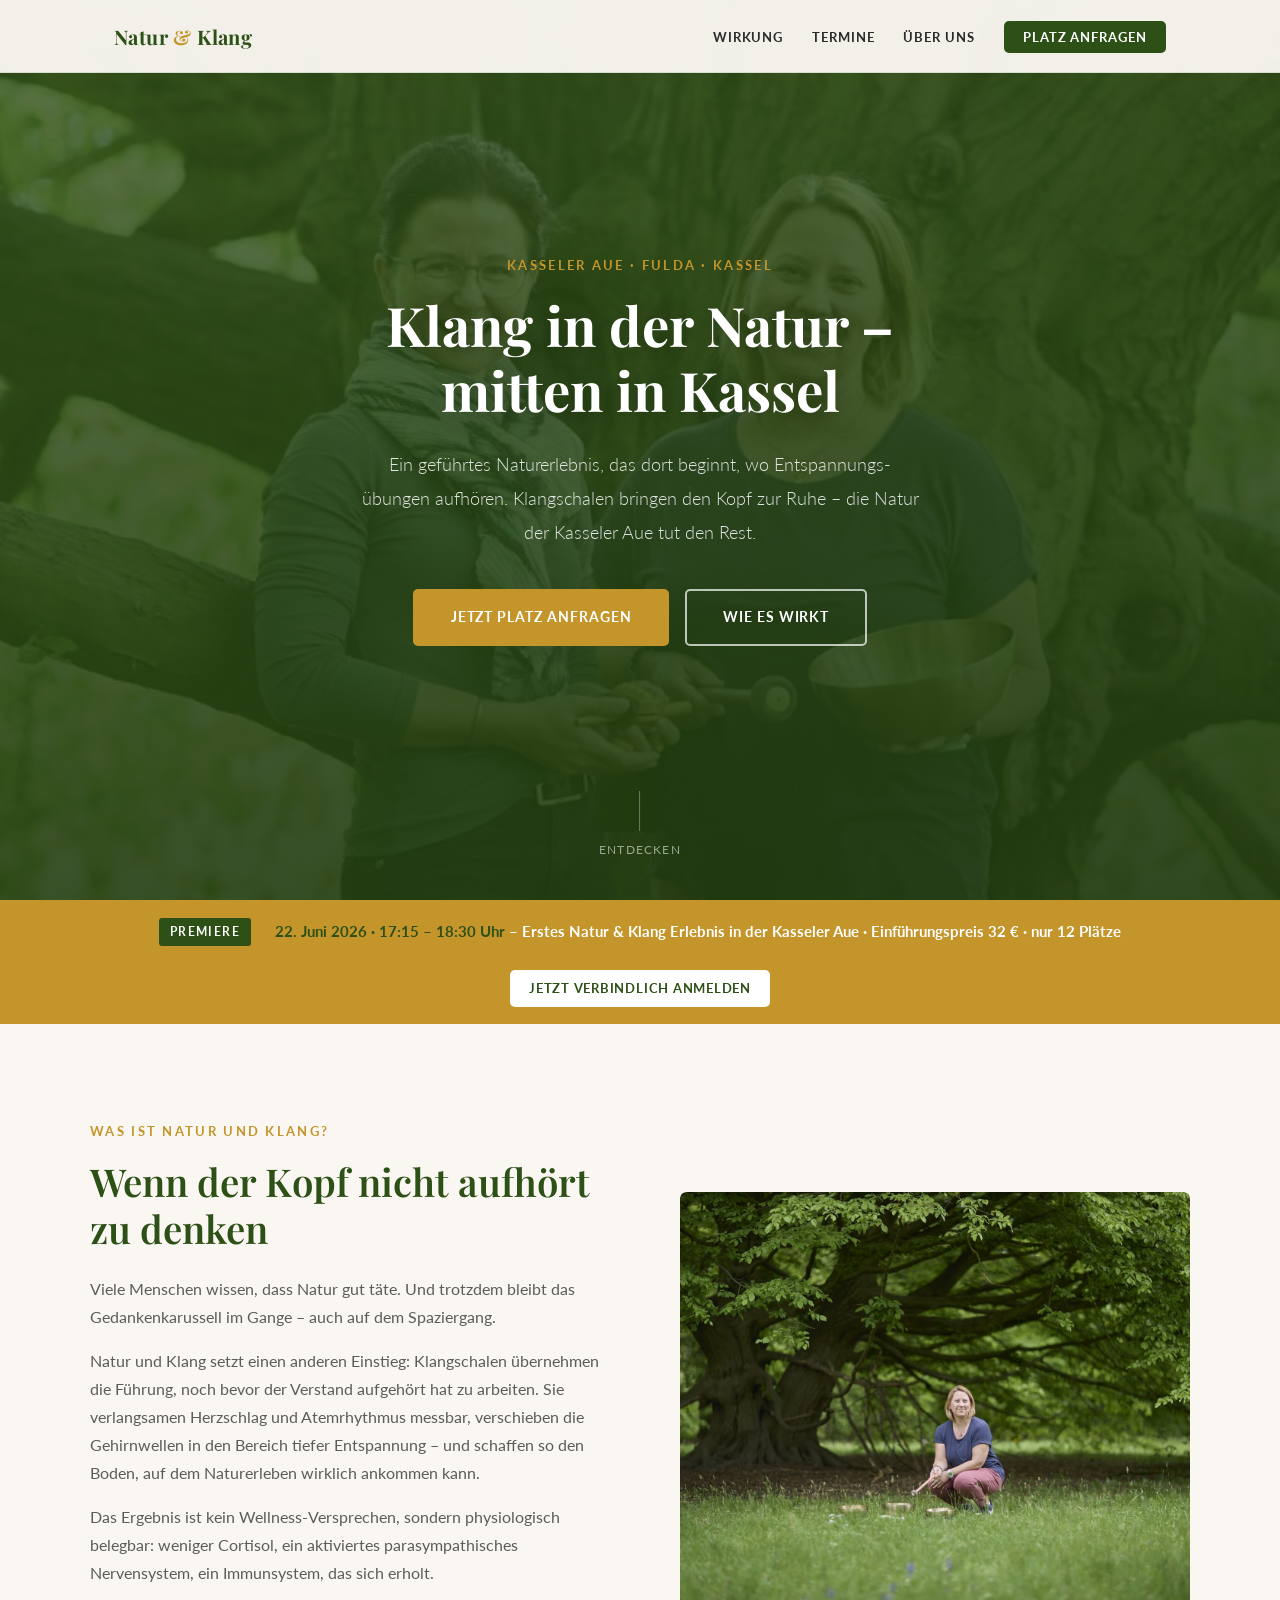
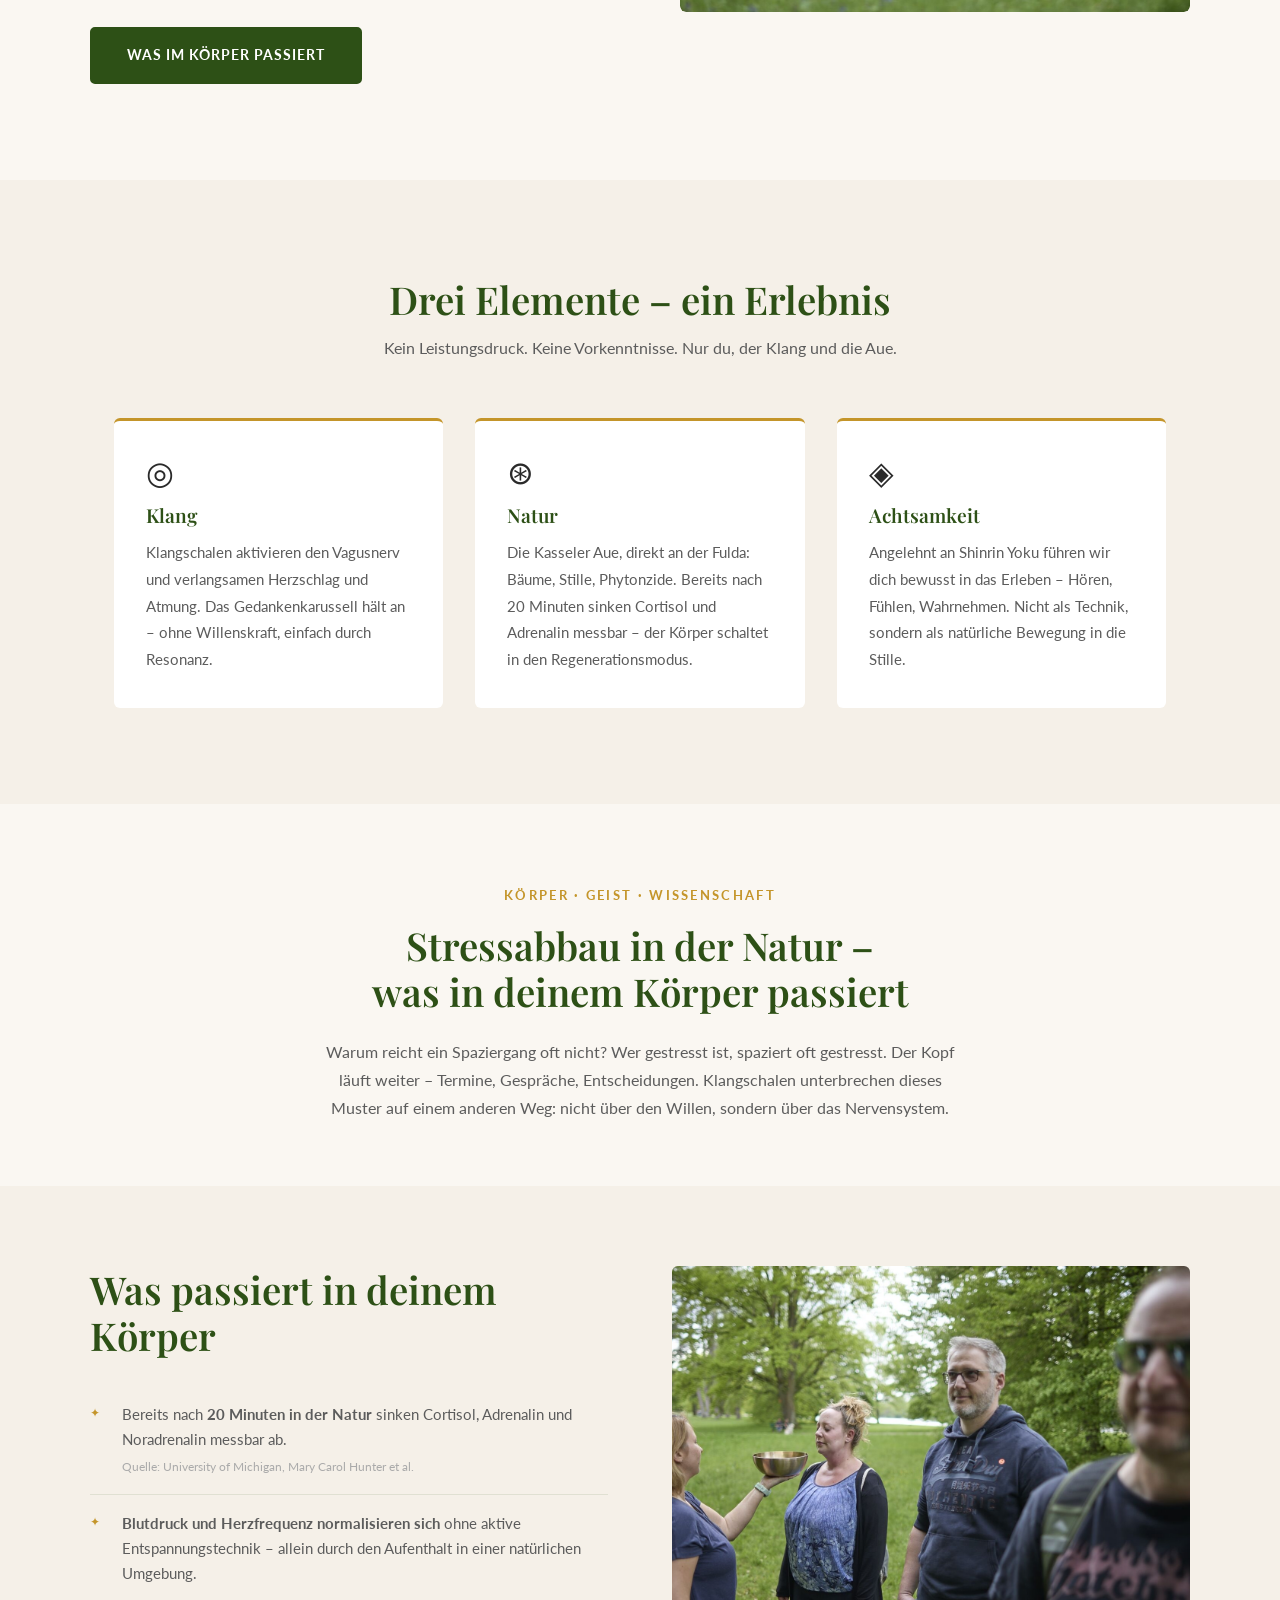
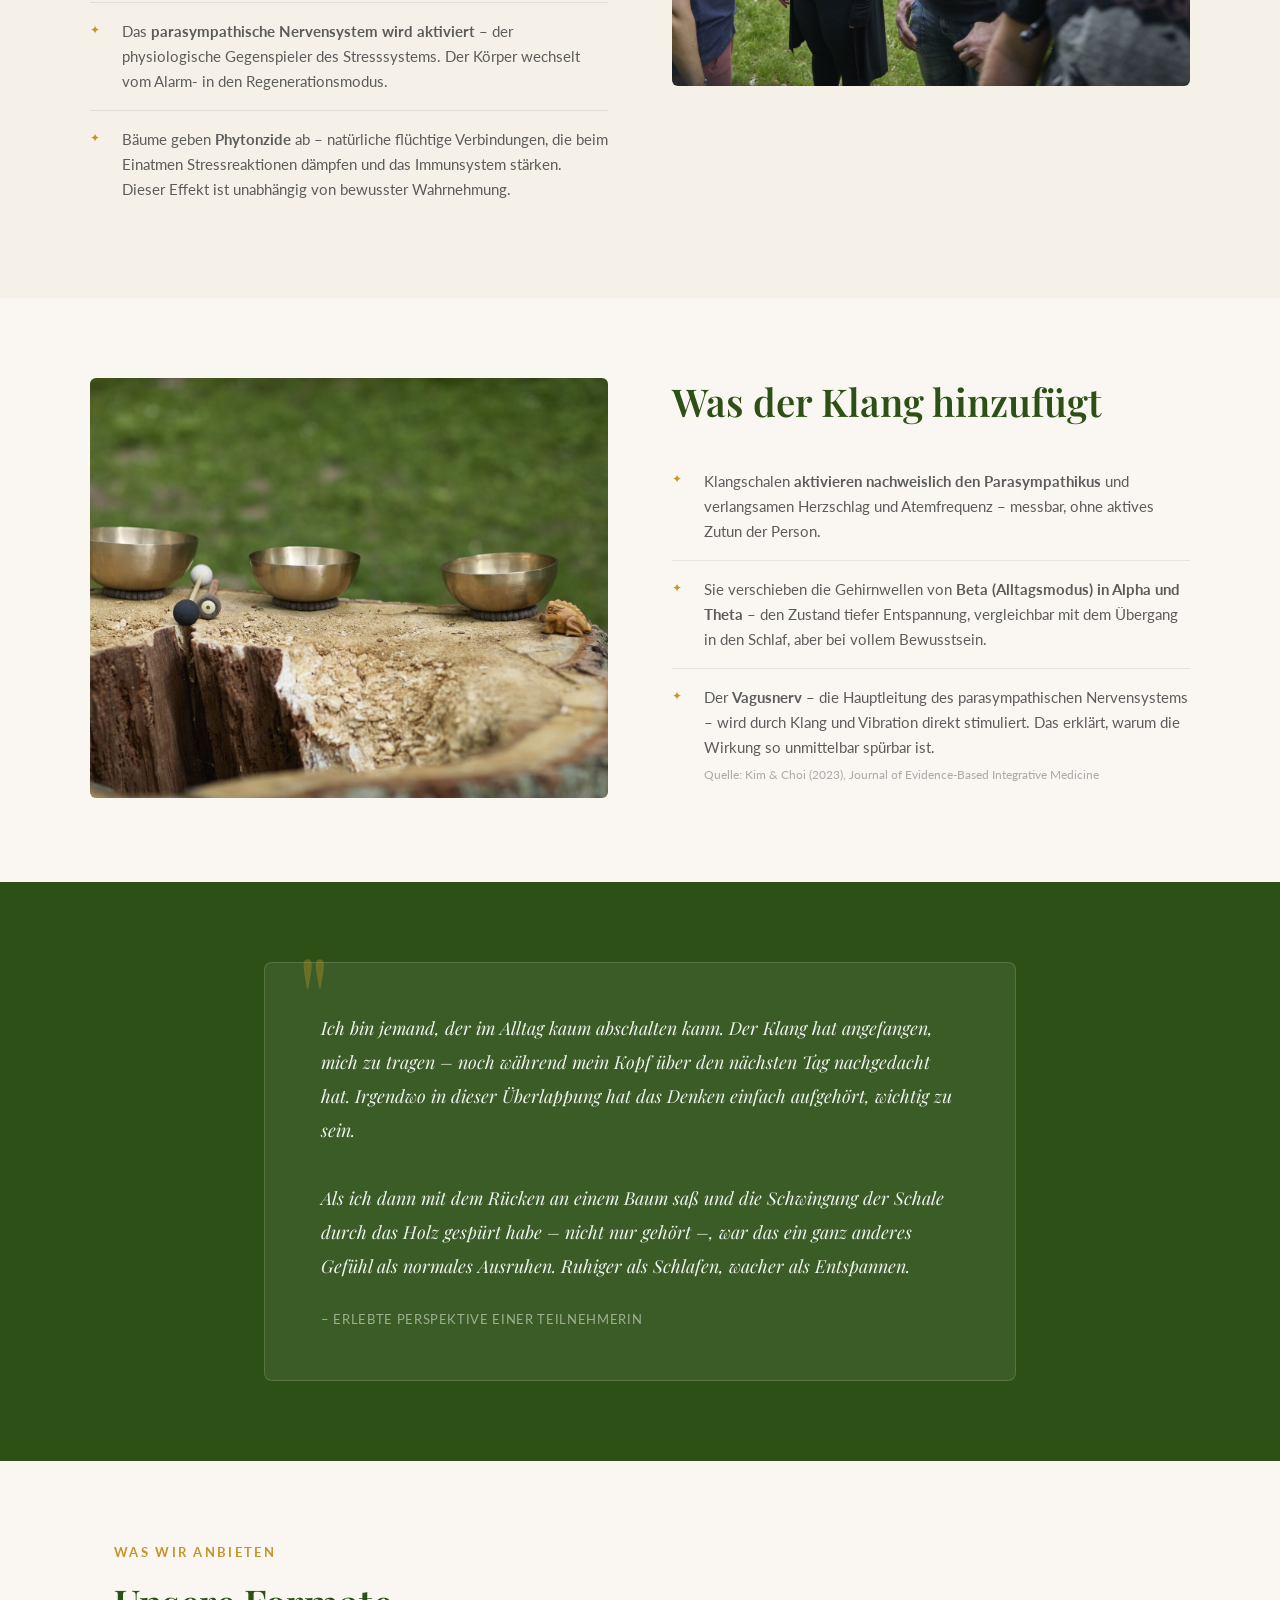
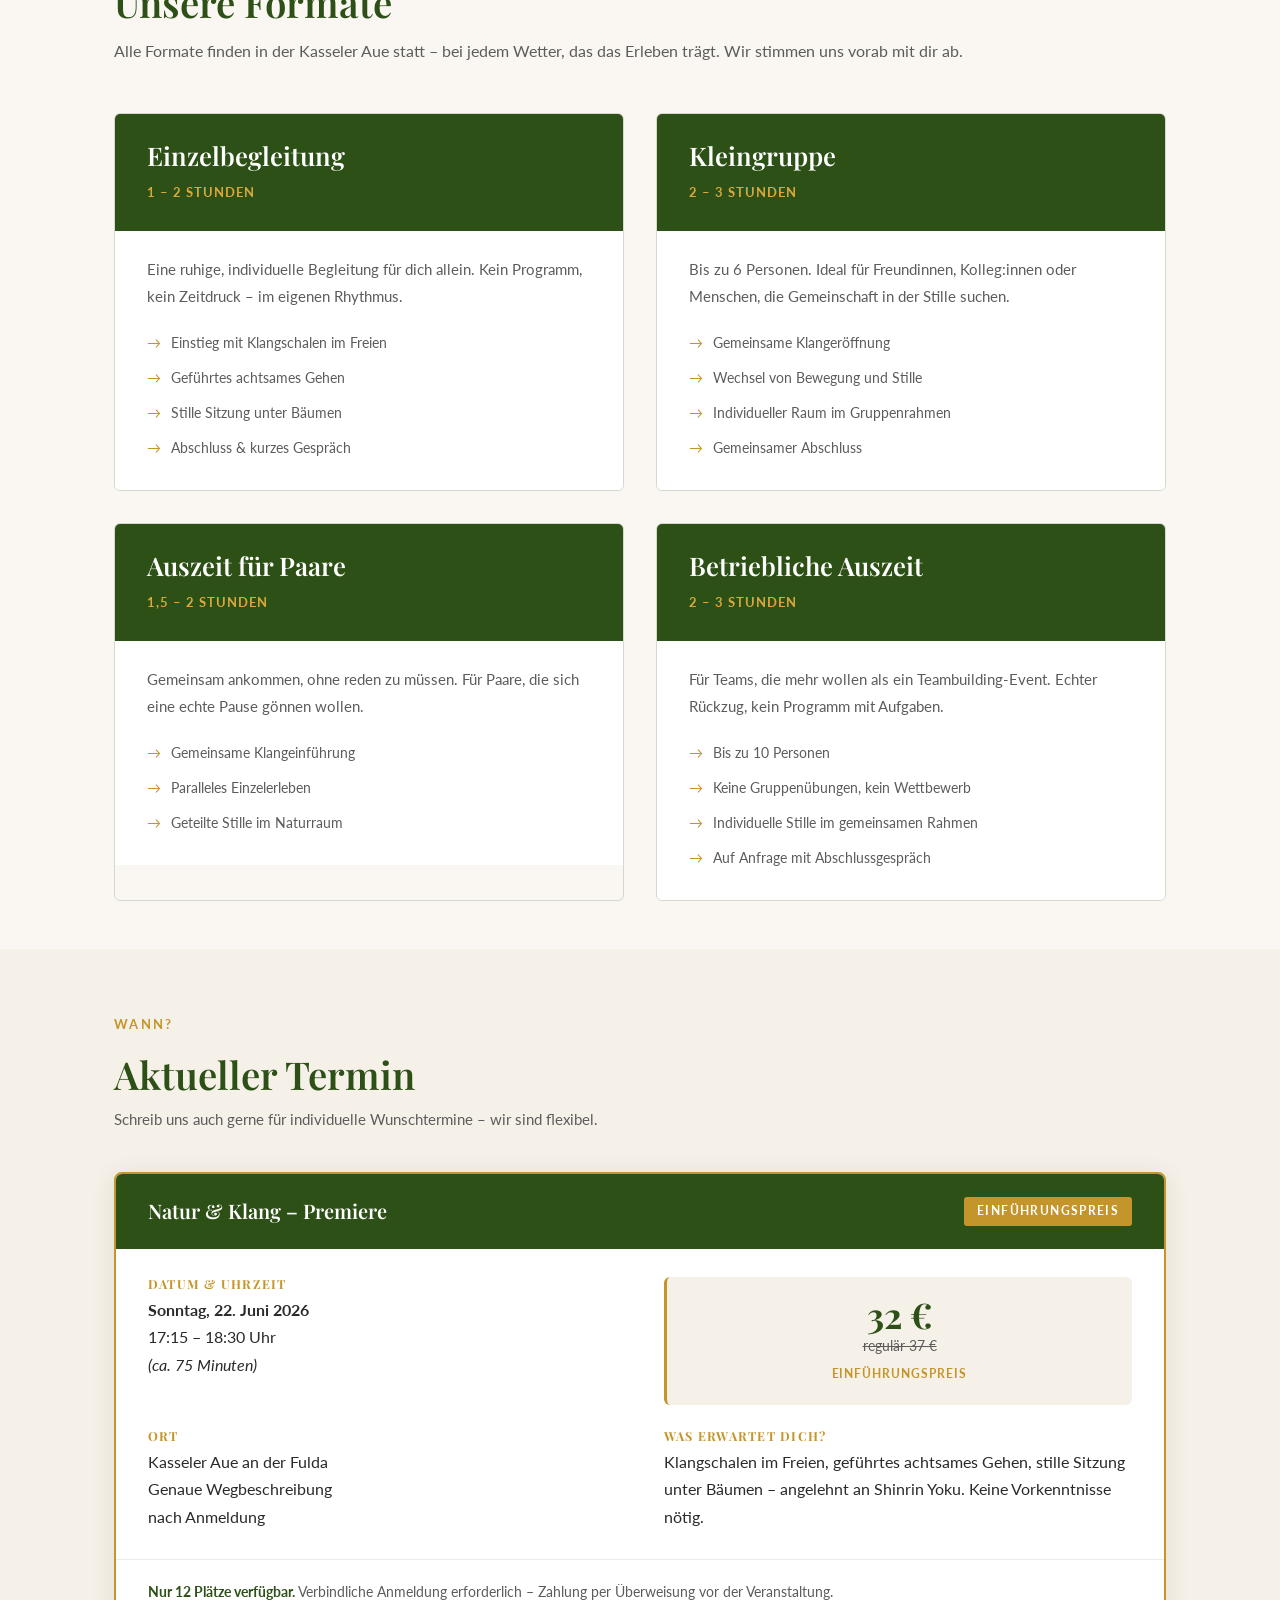
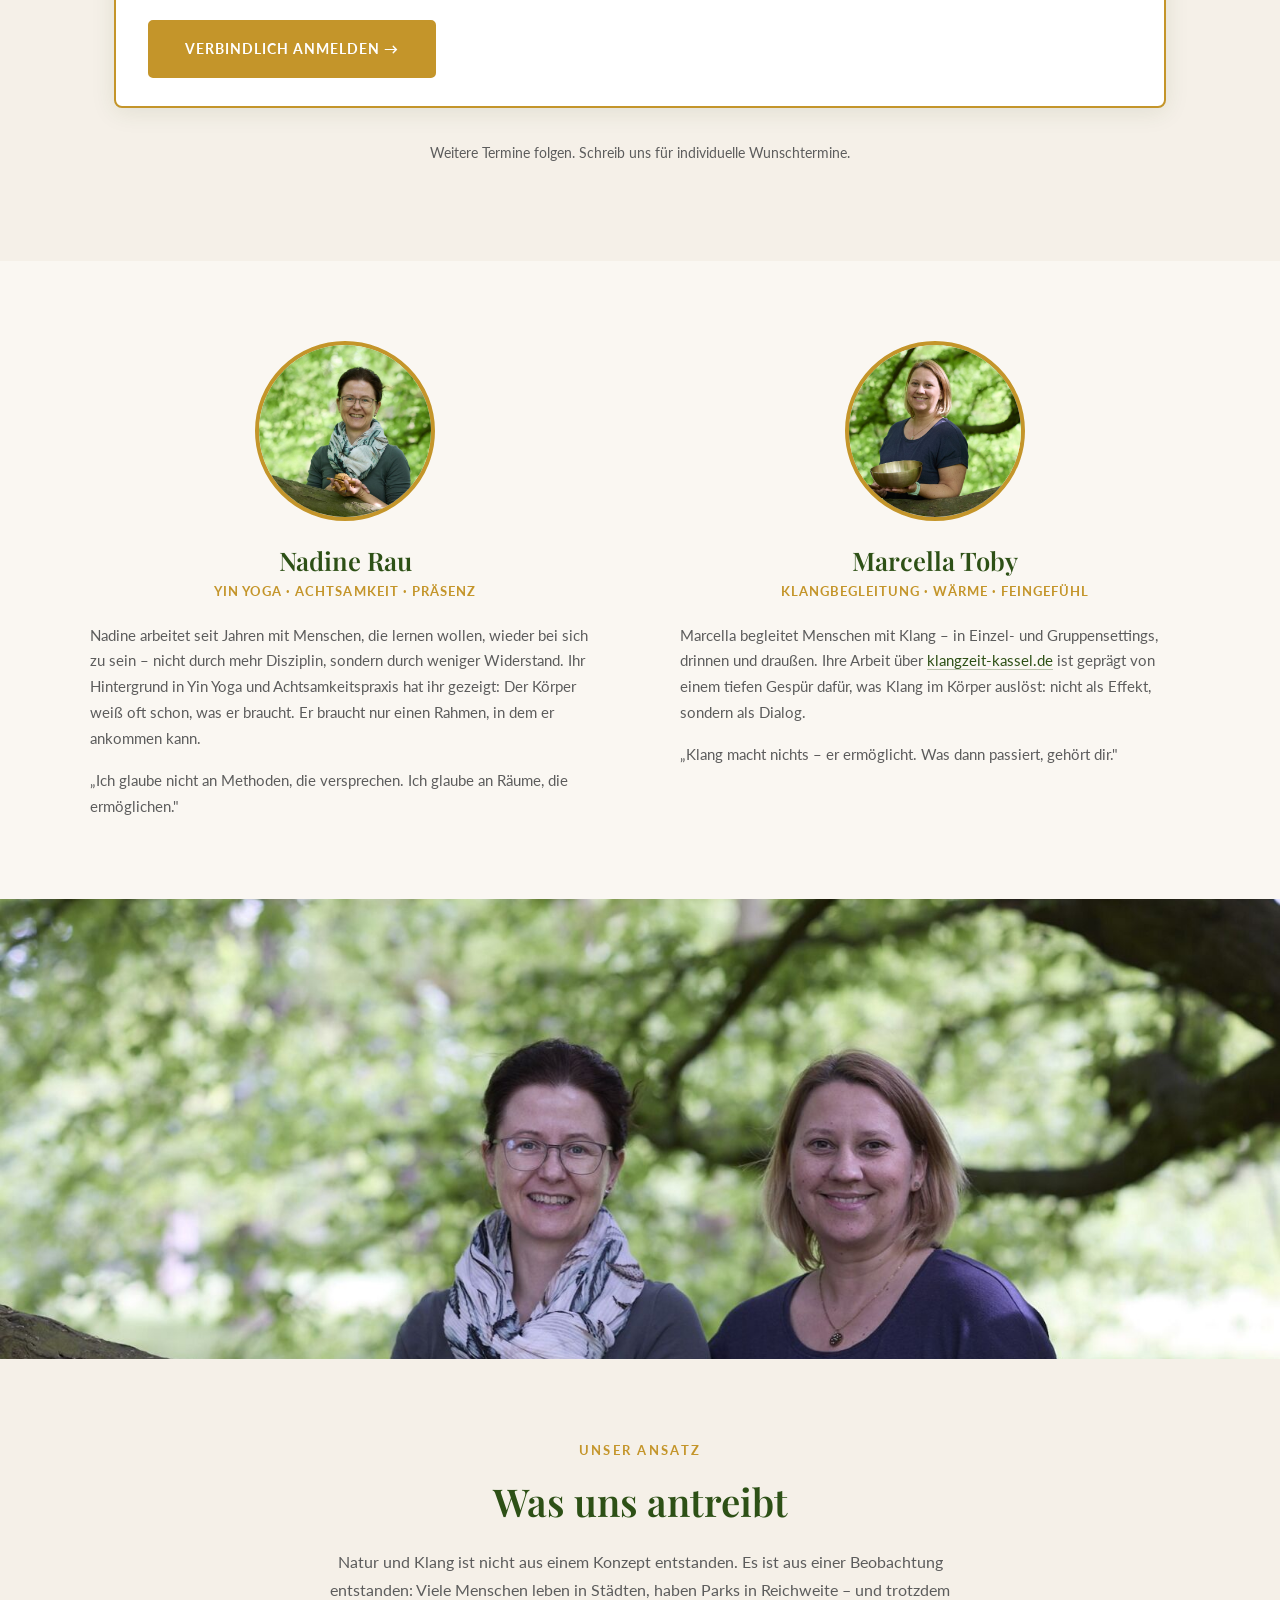
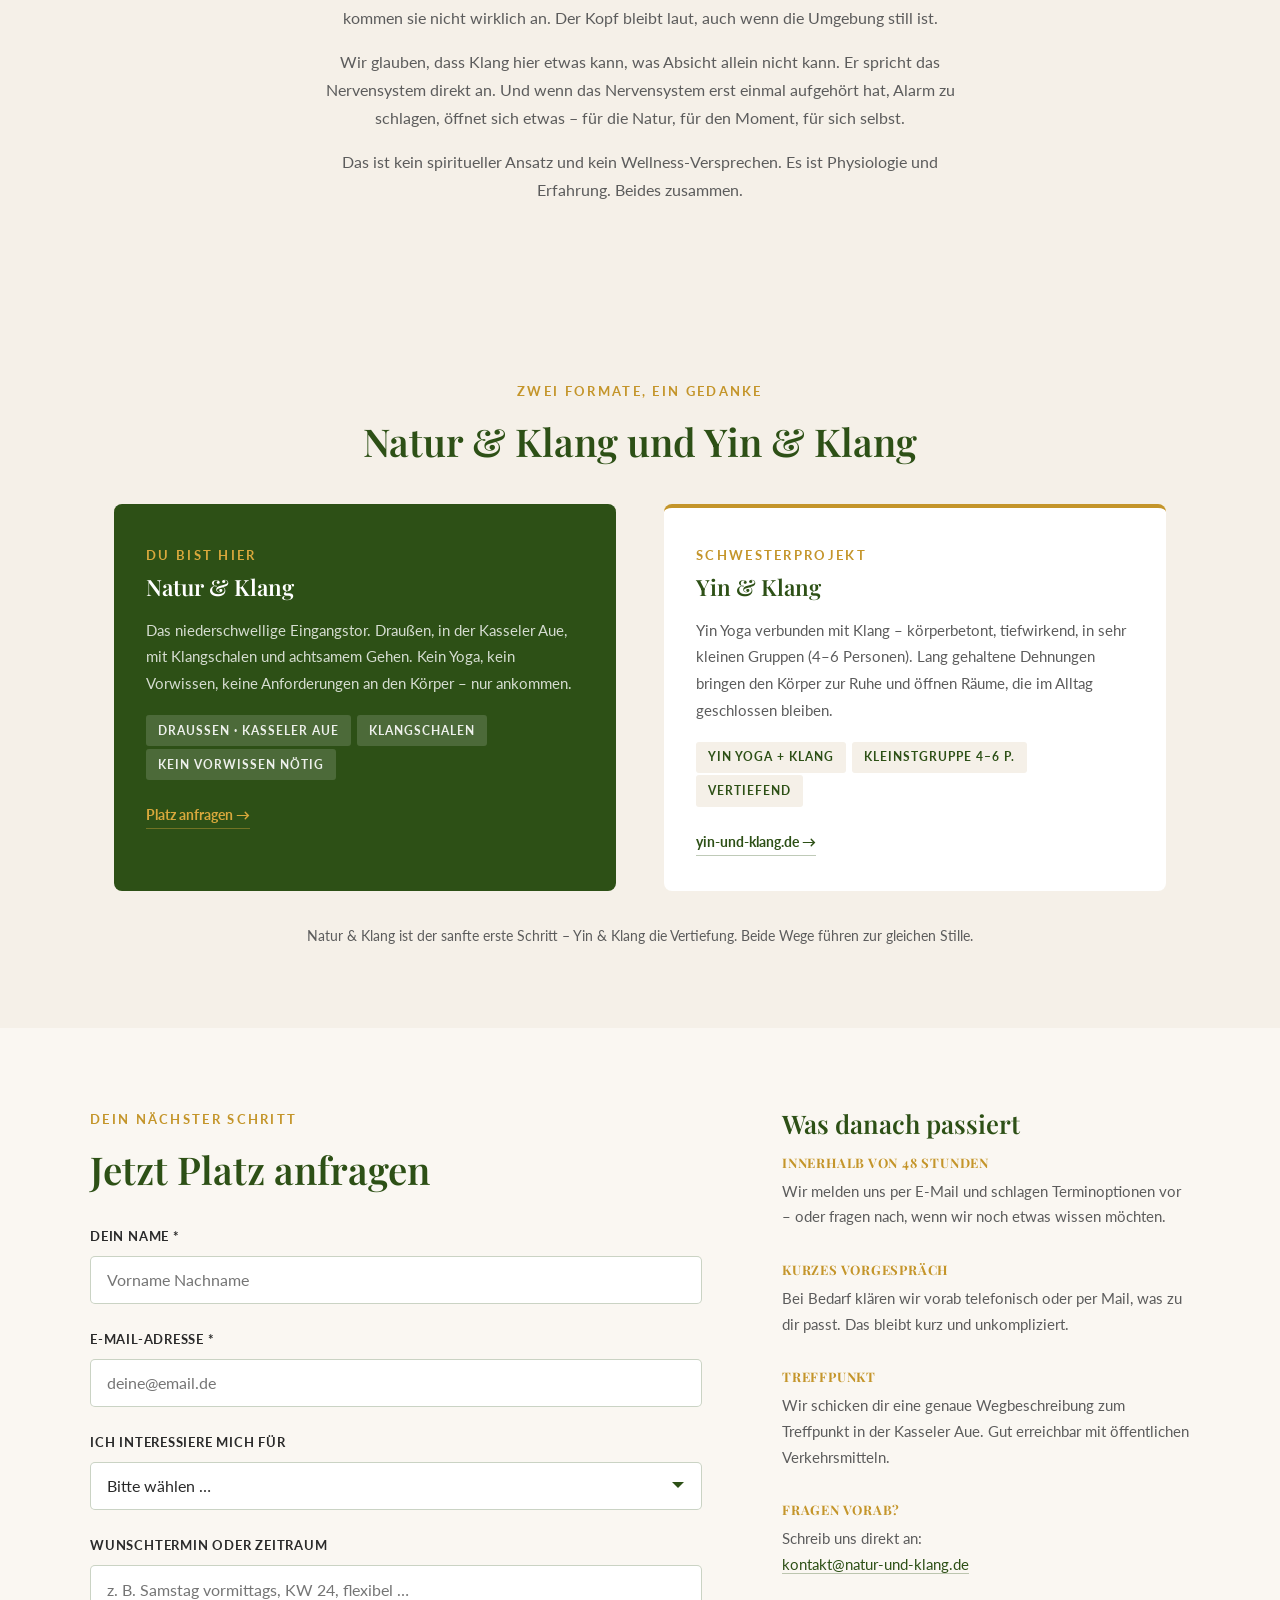
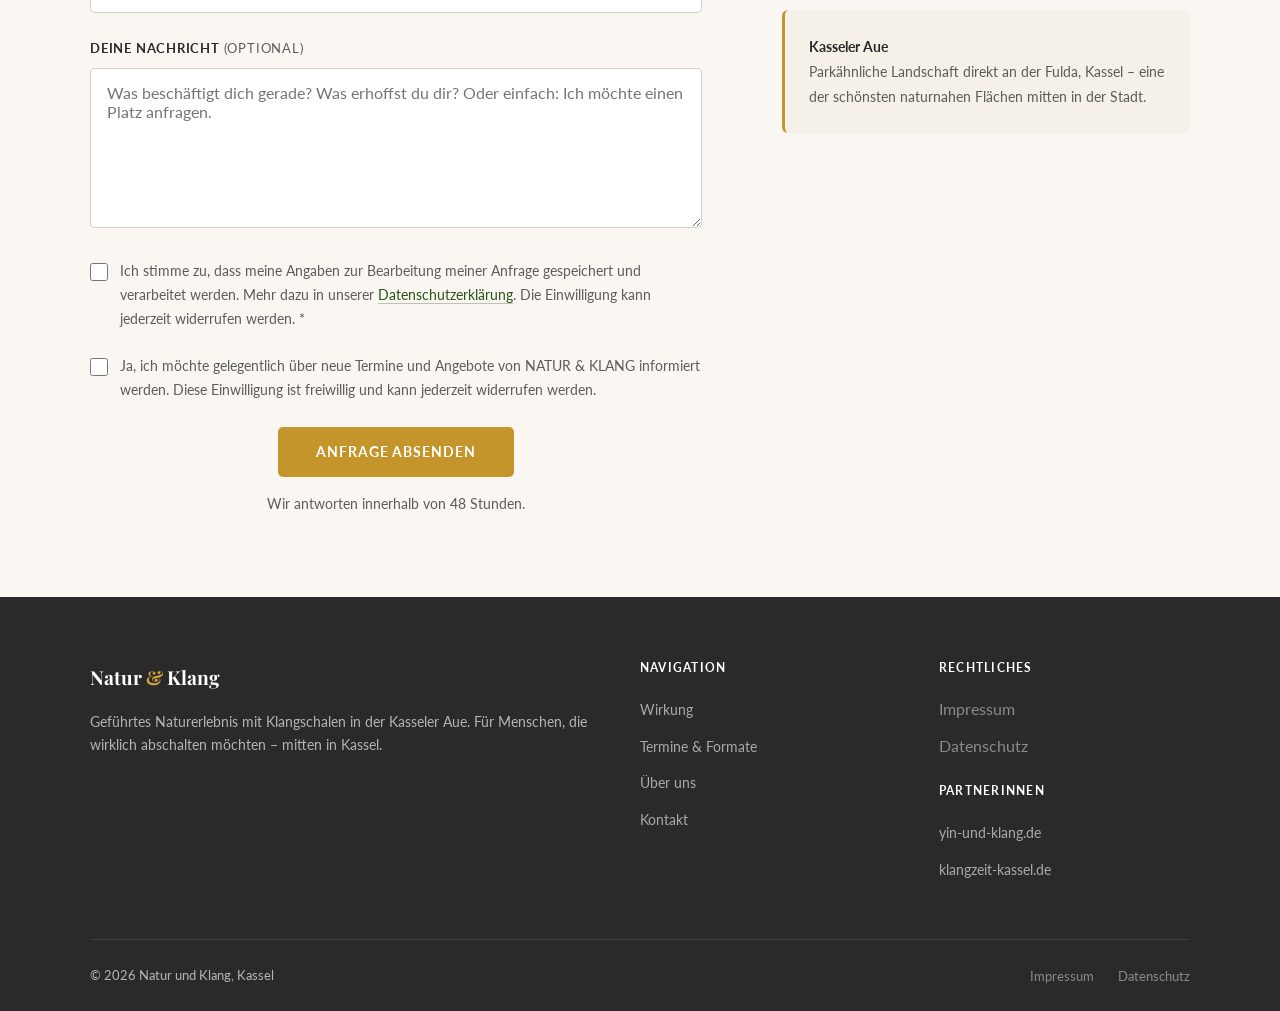
==== index.html @ 0884d5ab "Erste Version NuK" ====
<!DOCTYPE html>
<html lang="de">
<head>
  <meta charset="UTF-8">
  <meta name="viewport" content="width=device-width, initial-scale=1.0">
  <title>Natur & Klang Kassel | Klangschalen · Shinrin Yoku · Achtsamkeit in der Kasseler Aue</title>
  <meta name="description" content="Geführtes Naturerlebnis mit Klangschalen in der Kasseler Aue – Shinrin Yoku, Achtsamkeit & tiefe Entspannung mitten in Kassel. Einzeln oder Gruppe, 1–3 Stunden. Jetzt Platz anfragen.">
  <link rel="canonical" href="https://natur-und-klang.de/">
  <link rel="stylesheet" href="styles.css">

  <!-- Open Graph -->
  <meta property="og:title" content="Natur & Klang Kassel | Klangschalen & Shinrin Yoku in der Kasseler Aue">
  <meta property="og:description" content="Geführtes Naturerlebnis mit Klangschalen in der Kasseler Aue – echte Auszeit vom Stadtleben, mitten in Kassel.">
  <meta property="og:type" content="website">
  <meta property="og:url" content="https://natur-und-klang.de/">
  <meta property="og:image" content="https://natur-und-klang.de/Bilder/Natur_Klang_Hauptbild3.jpeg">
  <meta property="og:locale" content="de_DE">

  <!-- Twitter Card -->
  <meta name="twitter:card" content="summary_large_image">
  <meta name="twitter:title" content="Natur & Klang Kassel | Klangschalen & Achtsamkeit in der Kasseler Aue">
  <meta name="twitter:description" content="Geführtes Naturerlebnis mit Klangschalen – Shinrin Yoku & Achtsamkeit in der Kasseler Aue.">
  <meta name="twitter:image" content="https://natur-und-klang.de/Bilder/Natur_Klang_Hauptbild3.jpeg">

  <!-- Schema.org: LocalBusiness -->
  <script type="application/ld+json">
  {
    "@context": "https://schema.org",
    "@type": "LocalBusiness",
    "name": "Natur und Klang",
    "description": "Geführtes Naturerlebnis mit Klangschalen in der Kasseler Aue. Achtsamkeit, Shinrin Yoku, Klangmeditation – echte Auszeit mitten in Kassel.",
    "url": "https://natur-und-klang.de",
    "telephone": "0561/43027276",
    "email": "kontakt@natur-und-klang.de",
    "image": "https://natur-und-klang.de/Bilder/Natur_Klang_Hauptbild3.jpeg",
    "priceRange": "€€",
    "address": {
      "@type": "PostalAddress",
      "streetAddress": "Bettenhäuserstr. 1",
      "addressLocality": "Kassel",
      "postalCode": "34123",
      "addressRegion": "HE",
      "addressCountry": "DE"
    },
    "geo": { "@type": "GeoCoordinates", "latitude": "51.3127", "longitude": "9.4797" },
    "areaServed": { "@type": "City", "name": "Kassel" },
    "keywords": "Klangschalen Kassel, Naturerlebnis Kassel, Shinrin Yoku Kassel, Achtsamkeit Kassel, Kasseler Aue",
    "sameAs": ["https://klangzeit-kassel.de"]
  }
  </script>

  <!-- Schema.org: Event (Premiere) -->
  <script type="application/ld+json">
  {
    "@context": "https://schema.org",
    "@type": "Event",
    "name": "Natur & Klang – Premiere · Geführtes Naturerlebnis in der Kasseler Aue",
    "description": "Erstes geführtes Naturerlebnis mit Klangschalen in der Kasseler Aue. Shinrin Yoku, Achtsamkeit und Klangmeditation in der Natur. Nur 12 Plätze, Einführungspreis 32 €.",
    "startDate": "2026-06-22T17:15:00+02:00",
    "endDate": "2026-06-22T18:30:00+02:00",
    "eventStatus": "https://schema.org/EventScheduled",
    "eventAttendanceMode": "https://schema.org/OfflineEventAttendanceMode",
    "maximumAttendeeCapacity": 12,
    "location": {
      "@type": "Place",
      "name": "Kasseler Aue",
      "address": { "@type": "PostalAddress", "addressLocality": "Kassel", "addressRegion": "HE", "addressCountry": "DE" }
    },
    "organizer": { "@type": "Organization", "name": "Natur und Klang", "url": "https://natur-und-klang.de" },
    "offers": {
      "@type": "Offer",
      "url": "https://natur-und-klang.de/#kontakt",
      "price": "32",
      "priceCurrency": "EUR",
      "availability": "https://schema.org/InStock",
      "validFrom": "2026-05-17"
    },
    "image": "https://natur-und-klang.de/Bilder/Natur_Klang_Hauptbild3.jpeg"
  }
  </script>
</head>
<body>

<!-- ======================================================
     NAVIGATION
     ====================================================== -->
<nav class="site-nav" aria-label="Hauptnavigation">
  <div class="nav-container">
    <a href="#home" class="nav-logo">Natur <span>&</span> Klang</a>
    <input type="checkbox" id="nav-toggle" class="nav-toggle" aria-hidden="true">
    <label for="nav-toggle" class="nav-burger" aria-label="Menü öffnen">
      <span></span><span></span><span></span>
    </label>
    <ul class="nav-menu" role="list">
      <li><a href="#wirkung">Wirkung</a></li>
      <li><a href="#formate">Termine</a></li>
      <li><a href="#team">Über uns</a></li>
      <li><a href="#kontakt" class="nav-cta">Platz anfragen</a></li>
    </ul>
  </div>
</nav>

<!-- ======================================================
     HERO
     ====================================================== -->
<section id="home" class="hero" aria-labelledby="hero-heading">
  <div class="hero-bg" aria-hidden="true">
    <img src="Bilder/Natur_Klang_Hauptbild.jpeg" alt="Nadine Rau und Marcella Toby vor einem alten Baum in der Kasseler Aue">
  </div>
  <div class="hero-overlay" aria-hidden="true"></div>
  <div class="hero-content">
    <span class="eyebrow">Kasseler Aue · Fulda · Kassel</span>
    <h1 id="hero-heading">Klang in der Natur –<br>mitten in Kassel</h1>
    <p class="lead">Ein geführtes Naturerlebnis, das dort beginnt, wo Entspannungs&shy;übungen aufhören. Klangschalen bringen den Kopf zur Ruhe – die Natur der Kasseler Aue tut den Rest.</p>
    <div class="hero-buttons">
      <a href="#kontakt" class="btn btn-primary">Jetzt Platz anfragen</a>
      <a href="#wirkung" class="btn btn-outline-white">Wie es wirkt</a>
    </div>
  </div>
  <div class="hero-scroll" aria-hidden="true">
    <div class="hero-scroll-line"></div>
    <span>Entdecken</span>
  </div>
</section>

<!-- Event Strip -->
<div class="event-strip" role="complementary" aria-label="Nächster Termin">
  <div class="event-strip-inner">
    <span class="event-strip-badge">Premiere</span>
    <p><strong>22. Juni 2026 · 17:15 – 18:30 Uhr</strong> – Erstes Natur & Klang Erlebnis in der Kasseler Aue · Einführungspreis 32 € · nur 12 Plätze</p>
    <a href="#kontakt" class="btn-strip premiere-cta">Jetzt verbindlich anmelden</a>
  </div>
</div>

<!-- ======================================================
     INTRO
     ====================================================== -->
<section class="intro-section" aria-labelledby="intro-heading">
  <div class="intro-grid">
    <div class="intro-text">
      <span class="eyebrow">Was ist Natur und Klang?</span>
      <h2 id="intro-heading">Wenn der Kopf nicht aufhört zu denken</h2>
      <p>Viele Menschen wissen, dass Natur gut täte. Und trotzdem bleibt das Gedankenkarussell im Gange – auch auf dem Spaziergang.</p>
      <p>Natur und Klang setzt einen anderen Einstieg: Klangschalen übernehmen die Führung, noch bevor der Verstand aufgehört hat zu arbeiten. Sie verlangsamen Herzschlag und Atemrhythmus messbar, verschieben die Gehirnwellen in den Bereich tiefer Entspannung – und schaffen so den Boden, auf dem Naturerleben wirklich ankommen kann.</p>
      <p>Das Ergebnis ist kein Wellness-Versprechen, sondern physiologisch belegbar: weniger Cortisol, ein aktiviertes parasympathisches Nervensystem, ein Immunsystem, das sich erholt.</p>
      <a href="#wirkung" class="btn btn-green">Was im Körper passiert</a>
    </div>
    <div class="intro-image">
      <img src="Bilder/Natur_Klang1.jpeg" alt="Teilnehmerin sitzt mit geschlossenen Augen unter einem Baum in der Kasseler Aue während einer Klangsitzung im Freien" loading="lazy">
    </div>
  </div>
</section>

<!-- Pillars -->
<section class="pillars-section" aria-labelledby="pillars-heading">
  <div class="container">
    <h2 id="pillars-heading">Drei Elemente – ein Erlebnis</h2>
    <p>Kein Leistungsdruck. Keine Vorkenntnisse. Nur du, der Klang und die Aue.</p>
    <div class="pillars-grid">
      <div class="pillar-card">
        <div class="pillar-icon" aria-hidden="true">◎</div>
        <h3>Klang</h3>
        <p>Klangschalen aktivieren den Vagusnerv und verlangsamen Herzschlag und Atmung. Das Gedankenkarussell hält an – ohne Willenskraft, einfach durch Resonanz.</p>
      </div>
      <div class="pillar-card">
        <div class="pillar-icon" aria-hidden="true">⊛</div>
        <h3>Natur</h3>
        <p>Die Kasseler Aue, direkt an der Fulda: Bäume, Stille, Phytonzide. Bereits nach 20 Minuten sinken Cortisol und Adrenalin messbar – der Körper schaltet in den Regenerationsmodus.</p>
      </div>
      <div class="pillar-card">
        <div class="pillar-icon" aria-hidden="true">◈</div>
        <h3>Achtsamkeit</h3>
        <p>Angelehnt an Shinrin Yoku führen wir dich bewusst in das Erleben – Hören, Fühlen, Wahrnehmen. Nicht als Technik, sondern als natürliche Bewegung in die Stille.</p>
      </div>
    </div>
  </div>
</section>

<!-- ======================================================
     WIRKUNG (Wissenschaft & Wirkung)
     ====================================================== -->
<section id="wirkung" aria-labelledby="wirkung-heading">

  <div class="wirkung-intro">
    <div class="container">
      <span class="eyebrow">Körper · Geist · Wissenschaft</span>
      <h2 id="wirkung-heading">Stressabbau in der Natur –<br>was in deinem Körper passiert</h2>
      <p>Warum reicht ein Spaziergang oft nicht? Wer gestresst ist, spaziert oft gestresst. Der Kopf läuft weiter – Termine, Gespräche, Entscheidungen. Klangschalen unterbrechen dieses Muster auf einem anderen Weg: nicht über den Willen, sondern über das Nervensystem.</p>
    </div>
  </div>

  <!-- Block 1: Was passiert im Körper -->
  <div class="wirkung-block" style="background-color: var(--beige);" aria-labelledby="block1-heading">
    <div class="wirkung-inner">
      <div class="wirkung-text">
        <h2 id="block1-heading">Was passiert in deinem Körper</h2>
        <ul class="fact-list">
          <li>
            Bereits nach <strong>20 Minuten in der Natur</strong> sinken Cortisol, Adrenalin und Noradrenalin messbar ab.
            <span class="fact-source">Quelle: University of Michigan, Mary Carol Hunter et al.</span>
          </li>
          <li>
            <strong>Blutdruck und Herzfrequenz normalisieren sich</strong> ohne aktive Entspannungstechnik – allein durch den Aufenthalt in einer natürlichen Umgebung.
          </li>
          <li>
            Das <strong>parasympathische Nervensystem wird aktiviert</strong> – der physiologische Gegenspieler des Stresssystems. Der Körper wechselt vom Alarm- in den Regenerationsmodus.
          </li>
          <li>
            Bäume geben <strong>Phytonzide</strong> ab – natürliche flüchtige Verbindungen, die beim Einatmen Stressreaktionen dämpfen und das Immunsystem stärken. Dieser Effekt ist unabhängig von bewusster Wahrnehmung.
          </li>
        </ul>
      </div>
      <div class="wirkung-visual">
        <img src="Bilder/Natur_Klang3.jpeg" alt="Sonnenlicht fällt durch Baumkronen in der Kasseler Aue" loading="lazy">
      </div>
    </div>
  </div>

  <!-- Block 2: Was der Klang hinzufügt -->
  <div class="wirkung-block" style="background-color: var(--cream);" aria-labelledby="block2-heading">
    <div class="wirkung-inner reverse">
      <div class="wirkung-text">
        <h2 id="block2-heading">Was der Klang hinzufügt</h2>
        <ul class="fact-list">
          <li>
            Klangschalen <strong>aktivieren nachweislich den Parasympathikus</strong> und verlangsamen Herzschlag und Atemfrequenz – messbar, ohne aktives Zutun der Person.
          </li>
          <li>
            Sie verschieben die Gehirnwellen von <strong>Beta (Alltagsmodus) in Alpha und Theta</strong> – den Zustand tiefer Entspannung, vergleichbar mit dem Übergang in den Schlaf, aber bei vollem Bewusstsein.
          </li>
          <li>
            Der <strong>Vagusnerv</strong> – die Hauptleitung des parasympathischen Nervensystems – wird durch Klang und Vibration direkt stimuliert. Das erklärt, warum die Wirkung so unmittelbar spürbar ist.
            <span class="fact-source">Quelle: Kim &amp; Choi (2023), Journal of Evidence-Based Integrative Medicine</span>
          </li>
        </ul>
      </div>
      <div class="wirkung-visual">
        <img src="Bilder/Natur_Klang4.jpeg" alt="Klangschalen auf einem natürlichen Untergrund im Freien" loading="lazy">
      </div>
    </div>
  </div>

  <!-- Quote -->
  <div class="quote-section" aria-label="Erfahrungsbericht">
    <div class="container">
      <div class="quote-card">
        <div class="quote-mark" aria-hidden="true">"</div>
        <p>
          Ich bin jemand, der im Alltag kaum abschalten kann. Der Klang hat angefangen, mich zu tragen – noch während mein Kopf über den nächsten Tag nachgedacht hat. Irgendwo in dieser Überlappung hat das Denken einfach aufgehört, wichtig zu sein.<br><br>
          Als ich dann mit dem Rücken an einem Baum saß und die Schwingung der Schale durch das Holz gespürt habe – nicht nur gehört –, war das ein ganz anderes Gefühl als normales Ausruhen. Ruhiger als Schlafen, wacher als Entspannen.
          <span class="quote-attribution">– Erlebte Perspektive einer Teilnehmerin</span>
        </p>
      </div>
    </div>
  </div>

</section>

<!-- ======================================================
     FORMATE & TERMINE
     ====================================================== -->
<section id="formate" class="formats-section" aria-labelledby="formate-heading">
  <div class="container">
    <span class="eyebrow">Was wir anbieten</span>
    <h2 id="formate-heading">Unsere Formate</h2>
    <p>Alle Formate finden in der Kasseler Aue statt – bei jedem Wetter, das das Erleben trägt. Wir stimmen uns vorab mit dir ab.</p>
    <div class="formats-grid">

      <article class="format-card">
        <div class="format-card-head">
          <h3>Einzelbegleitung</h3>
          <span class="format-duration">1 – 2 Stunden</span>
        </div>
        <div class="format-card-body">
          <p>Eine ruhige, individuelle Begleitung für dich allein. Kein Programm, kein Zeitdruck – im eigenen Rhythmus.</p>
          <ul>
            <li>Einstieg mit Klangschalen im Freien</li>
            <li>Geführtes achtsames Gehen</li>
            <li>Stille Sitzung unter Bäumen</li>
            <li>Abschluss &amp; kurzes Gespräch</li>
          </ul>
        </div>
      </article>

      <article class="format-card">
        <div class="format-card-head">
          <h3>Kleingruppe</h3>
          <span class="format-duration">2 – 3 Stunden</span>
        </div>
        <div class="format-card-body">
          <p>Bis zu 6 Personen. Ideal für Freundinnen, Kolleg:innen oder Menschen, die Gemeinschaft in der Stille suchen.</p>
          <ul>
            <li>Gemeinsame Klangeröffnung</li>
            <li>Wechsel von Bewegung und Stille</li>
            <li>Individueller Raum im Gruppenrahmen</li>
            <li>Gemeinsamer Abschluss</li>
          </ul>
        </div>
      </article>

      <article class="format-card">
        <div class="format-card-head">
          <h3>Auszeit für Paare</h3>
          <span class="format-duration">1,5 – 2 Stunden</span>
        </div>
        <div class="format-card-body">
          <p>Gemeinsam ankommen, ohne reden zu müssen. Für Paare, die sich eine echte Pause gönnen wollen.</p>
          <ul>
            <li>Gemeinsame Klangeinführung</li>
            <li>Paralleles Einzelerleben</li>
            <li>Geteilte Stille im Naturraum</li>
          </ul>
        </div>
      </article>

      <article class="format-card">
        <div class="format-card-head">
          <h3>Betriebliche Auszeit</h3>
          <span class="format-duration">2 – 3 Stunden</span>
        </div>
        <div class="format-card-body">
          <p>Für Teams, die mehr wollen als ein Teambuilding-Event. Echter Rückzug, kein Programm mit Aufgaben.</p>
          <ul>
            <li>Bis zu 10 Personen</li>
            <li>Keine Gruppenübungen, kein Wettbewerb</li>
            <li>Individuelle Stille im gemeinsamen Rahmen</li>
            <li>Auf Anfrage mit Abschlussgespräch</li>
          </ul>
        </div>
      </article>

    </div>
  </div>
</section>

<!-- Aktueller Termin -->
<div class="termine-section" aria-labelledby="termine-heading">
  <div class="container">
    <span class="eyebrow">Wann?</span>
    <h2 id="termine-heading">Aktueller Termin</h2>
    <p class="termine-note">Schreib uns auch gerne für individuelle Wunschtermine – wir sind flexibel.</p>

    <div class="termin-card" id="premiere">
      <div class="termin-card-head">
        <h3>Natur &amp; Klang – Premiere</h3>
        <span class="termin-premiere-badge">Einführungspreis</span>
      </div>
      <div class="termin-card-body">
        <div class="termin-info-block">
          <h4>Datum &amp; Uhrzeit</h4>
          <p><strong>Sonntag, 22. Juni 2026</strong><br>17:15 – 18:30 Uhr<br><em>(ca. 75 Minuten)</em></p>
        </div>
        <div class="termin-price-box">
          <div class="price-main">32 €</div>
          <div class="price-normal">regulär 37 €</div>
          <div class="price-label">Einführungspreis</div>
        </div>
        <div class="termin-info-block">
          <h4>Ort</h4>
          <p>Kasseler Aue an der Fulda<br>Genaue Wegbeschreibung<br>nach Anmeldung</p>
        </div>
        <div class="termin-info-block">
          <h4>Was erwartet dich?</h4>
          <p>Klangschalen im Freien, geführtes achtsames Gehen, stille Sitzung unter Bäumen – angelehnt an Shinrin Yoku. Keine Vorkenntnisse nötig.</p>
        </div>
      </div>
      <div class="termin-card-footer">
        <p class="termin-hinweis">
          <strong>Nur 12 Plätze verfügbar.</strong> Verbindliche Anmeldung erforderlich –
          Zahlung per Überweisung vor der Veranstaltung.
        </p>
        <a href="#kontakt" class="btn btn-primary premiere-cta">Verbindlich anmelden →</a>
      </div>
    </div>

    <p style="margin-top: 2rem; color: var(--grey); font-size: 0.9rem; text-align: center;">
      Weitere Termine folgen. Schreib uns für individuelle Wunschtermine.
    </p>
  </div>
</div>

<!-- ======================================================
     TEAM / ÜBER UNS
     ====================================================== -->
<section id="team" aria-labelledby="team-section-heading">

  <!-- Team-Fotos -->
  <div class="team-section">
    <h2 id="team-section-heading" class="sr-only">Unser Team</h2>
    <div class="team-grid">

      <article class="team-member">
        <div class="team-photo">
          <img src="Bilder/nadine-rau.jpg" alt="Nadine Rau – Yin Yoga und Achtsamkeit bei Natur und Klang Kassel" loading="lazy">
        </div>
        <div class="team-member-text">
          <h3>Nadine Rau</h3>
          <span class="team-role">Yin Yoga · Achtsamkeit · Präsenz</span>
          <div class="team-bio">
            <p>Nadine arbeitet seit Jahren mit Menschen, die lernen wollen, wieder bei sich zu sein – nicht durch mehr Disziplin, sondern durch weniger Widerstand. Ihr Hintergrund in Yin Yoga und Achtsamkeitspraxis hat ihr gezeigt: Der Körper weiß oft schon, was er braucht. Er braucht nur einen Rahmen, in dem er ankommen kann.</p>
            <p>„Ich glaube nicht an Methoden, die versprechen. Ich glaube an Räume, die ermöglichen."</p>
          </div>
        </div>
      </article>

      <article class="team-member">
        <div class="team-photo">
          <img src="Bilder/marcella-toby.jpg" alt="Marcella Toby – Klangbegleitung mit Klangschalen bei Natur und Klang Kassel" loading="lazy">
        </div>
        <div class="team-member-text">
          <h3>Marcella Toby</h3>
          <span class="team-role">Klangbegleitung · Wärme · Feingefühl</span>
          <div class="team-bio">
            <p>Marcella begleitet Menschen mit Klang – in Einzel- und Gruppensettings, drinnen und draußen. Ihre Arbeit über <a href="https://klangzeit-kassel.de" target="_blank" rel="noopener">klangzeit-kassel.de</a> ist geprägt von einem tiefen Gespür dafür, was Klang im Körper auslöst: nicht als Effekt, sondern als Dialog.</p>
            <p>„Klang macht nichts – er ermöglicht. Was dann passiert, gehört dir."</p>
          </div>
        </div>
      </article>

    </div>
  </div>

  <!-- Hintergrundbild -->
  <div style="background-color: var(--beige); padding: 0; overflow: hidden;" aria-hidden="true">
    <img src="Bilder/Natur_Klang_Hauptbild3.jpeg"
         alt="Nadine Rau und Marcella Toby in der Kasseler Aue"
         style="width: 100%; max-height: 460px; object-fit: cover; object-position: 50% 30%; display: block;"
         loading="lazy">
  </div>

  <!-- Philosophie -->
  <div class="philosophy-section" aria-labelledby="phil-heading">
    <div class="container">
      <span class="eyebrow">Unser Ansatz</span>
      <h2 id="phil-heading">Was uns antreibt</h2>
      <p>Natur und Klang ist nicht aus einem Konzept entstanden. Es ist aus einer Beobachtung entstanden: Viele Menschen leben in Städten, haben Parks in Reichweite – und trotzdem kommen sie nicht wirklich an. Der Kopf bleibt laut, auch wenn die Umgebung still ist.</p>
      <p>Wir glauben, dass Klang hier etwas kann, was Absicht allein nicht kann. Er spricht das Nervensystem direkt an. Und wenn das Nervensystem erst einmal aufgehört hat, Alarm zu schlagen, öffnet sich etwas – für die Natur, für den Moment, für sich selbst.</p>
      <p>Das ist kein spiritueller Ansatz und kein Wellness-Versprechen. Es ist Physiologie und Erfahrung. Beides zusammen.</p>
    </div>
  </div>

</section>

<!-- ======================================================
     YIN & KLANG (Schwesterprojekt)
     ====================================================== -->
<section class="partner-section" aria-labelledby="partner-heading">
  <div class="container" style="max-width: var(--max-width);">
    <span class="eyebrow" style="text-align:center; display:block;">Zwei Formate, ein Gedanke</span>
    <h2 id="partner-heading" style="text-align:center; margin-bottom: 2.5rem;">Natur &amp; Klang und Yin &amp; Klang</h2>
    <div class="partner-inner">

      <div class="partner-card partner-card--highlight">
        <span class="eyebrow" style="color: var(--gold-light);">Du bist hier</span>
        <h3>Natur &amp; Klang</h3>
        <p>Das niederschwellige Eingangstor. Draußen, in der Kasseler Aue, mit Klangschalen und achtsamem Gehen. Kein Yoga, kein Vorwissen, keine Anforderungen an den Körper – nur ankommen.</p>
        <div style="margin-top: 1rem;">
          <span class="partner-tag">Draußen · Kasseler Aue</span>
          <span class="partner-tag">Klangschalen</span>
          <span class="partner-tag">Kein Vorwissen nötig</span>
        </div>
        <a href="#kontakt" class="partner-link">Platz anfragen →</a>
      </div>

      <div class="partner-card">
        <span class="eyebrow">Schwesterprojekt</span>
        <h3>Yin &amp; Klang</h3>
        <p>Yin Yoga verbunden mit Klang – körperbetont, tiefwirkend, in sehr kleinen Gruppen (4–6 Personen). Lang gehaltene Dehnungen bringen den Körper zur Ruhe und öffnen Räume, die im Alltag geschlossen bleiben.</p>
        <div style="margin-top: 1rem;">
          <span class="partner-tag">Yin Yoga + Klang</span>
          <span class="partner-tag">Kleinstgruppe 4–6 P.</span>
          <span class="partner-tag">Vertiefend</span>
        </div>
        <a href="https://yin-und-klang.de" target="_blank" rel="noopener" class="partner-link">yin-und-klang.de →</a>
      </div>

    </div>
    <p style="text-align:center; color: var(--grey); font-size: 0.9rem; margin-top: 2rem;">
      Natur &amp; Klang ist der sanfte erste Schritt – Yin &amp; Klang die Vertiefung. Beide Wege führen zur gleichen Stille.
    </p>
  </div>
</section>

<!-- ======================================================
     KONTAKT
     ====================================================== -->
<section id="kontakt" class="kontakt-section" aria-labelledby="kontakt-heading">
  <div class="kontakt-grid">

    <!-- Formular -->
    <div>
      <span class="eyebrow">Dein nächster Schritt</span>
      <h2 id="kontakt-heading" style="margin-bottom: 2rem;">Jetzt Platz anfragen</h2>
      <form id="kontaktForm" novalidate>

        <!-- Honeypot -->
        <div style="display:none;" aria-hidden="true">
          <label>Nicht ausfüllen: <input name="bot-feld" id="bot-feld"></label>
        </div>

        <div class="form-group">
          <label for="name">Dein Name <span aria-hidden="true">*</span></label>
          <input type="text" id="name" name="name" required autocomplete="name" placeholder="Vorname Nachname" aria-required="true">
        </div>

        <div class="form-group">
          <label for="email">E-Mail-Adresse <span aria-hidden="true">*</span></label>
          <input type="email" id="email" name="email" required autocomplete="email" placeholder="deine@email.de" aria-required="true">
        </div>

        <div class="form-group">
          <label for="interesse">Ich interessiere mich für</label>
          <select id="interesse" name="interesse">
            <option value="" disabled selected>Bitte wählen …</option>
            <option value="premiere-22juni">★ Premiere: 22. Juni 2026, 17:15 – 18:30 Uhr (32 €)</option>
            <option value="einzelbegleitung">Einzelbegleitung (1–2 Std.)</option>
            <option value="kleingruppe">Kleingruppe (2–3 Std.)</option>
            <option value="paare">Auszeit für Paare</option>
            <option value="team">Betriebliche Auszeit / Team</option>
            <option value="wunschtermin">Individueller Wunschtermin</option>
            <option value="allgemein">Allgemeine Frage / noch unsicher</option>
          </select>
          <div class="booking-note" id="booking-note">
            ✓ <strong>Verbindliche Anmeldung für die Premiere am 22. Juni 2026.</strong>
            Nach deiner Anfrage erhältst du eine Bestätigung mit Zahlungshinweis (32 € per Überweisung).
            Nur 12 Plätze – dein Platz ist nach Zahlungseingang gesichert.
          </div>
        </div>

        <div class="form-group">
          <label for="wunschtermin">Wunschtermin oder Zeitraum</label>
          <input type="text" id="wunschtermin" name="wunschtermin" placeholder="z. B. Samstag vormittags, KW 24, flexibel …" autocomplete="off">
        </div>

        <div class="form-group">
          <label for="nachricht">Deine Nachricht <span style="font-weight:400; color: var(--grey);">(optional)</span></label>
          <textarea id="nachricht" name="nachricht" placeholder="Was beschäftigt dich gerade? Was erhoffst du dir? Oder einfach: Ich möchte einen Platz anfragen."></textarea>
        </div>

        <div class="form-consent">
          <label class="form-consent-label">
            <input type="checkbox" id="einwilligung" name="einwilligung" required aria-required="true">
            <span>Ich stimme zu, dass meine Angaben zur Bearbeitung meiner Anfrage gespeichert und verarbeitet werden. Mehr dazu in unserer <a href="#" onclick="openModal('datenschutz'); return false;">Datenschutzerklärung</a>. Die Einwilligung kann jederzeit widerrufen werden. <span aria-hidden="true">*</span></span>
          </label>
        </div>

        <div class="form-consent">
          <label class="form-consent-label">
            <input type="checkbox" id="marketing" name="marketing">
            <span>Ja, ich möchte gelegentlich über neue Termine und Angebote von NATUR & KLANG informiert werden. Diese Einwilligung ist freiwillig und kann jederzeit widerrufen werden.</span>
          </label>
        </div>

        <div style="text-align: center;">
          <button type="submit" id="submitBtn" class="btn btn-primary">Anfrage absenden</button>
          <p class="form-success-note">Wir antworten innerhalb von 48 Stunden.</p>
        </div>

        <div id="form-feedback" role="alert" aria-live="polite"></div>
      </form>
    </div>

    <!-- Sidebar -->
    <aside class="kontakt-sidebar" aria-label="Kontaktinformationen">
      <h3>Was danach passiert</h3>

      <div class="kontakt-info-block">
        <h4>Innerhalb von 48 Stunden</h4>
        <p>Wir melden uns per E-Mail und schlagen Terminoptionen vor – oder fragen nach, wenn wir noch etwas wissen möchten.</p>
      </div>

      <div class="kontakt-info-block">
        <h4>Kurzes Vorgespräch</h4>
        <p>Bei Bedarf klären wir vorab telefonisch oder per Mail, was zu dir passt. Das bleibt kurz und unkompliziert.</p>
      </div>

      <div class="kontakt-info-block">
        <h4>Treffpunkt</h4>
        <p>Wir schicken dir eine genaue Wegbeschreibung zum Treffpunkt in der Kasseler Aue. Gut erreichbar mit öffentlichen Verkehrsmitteln.</p>
      </div>

      <div class="kontakt-info-block">
        <h4>Fragen vorab?</h4>
        <p>Schreib uns direkt an:<br>
          <a href="mailto:kontakt@natur-und-klang.de" style="color: var(--green); border-bottom: 1px solid rgba(45,80,22,0.3);">kontakt@natur-und-klang.de</a>
        </p>
      </div>

      <div style="background-color: var(--beige); border-radius: 6px; padding: 1.5rem; margin-top: 1rem; border-left: 3px solid var(--gold);">
        <p style="color: var(--grey); font-size: 0.9rem; margin: 0;">
          <strong style="color: var(--anthracite);">Kasseler Aue</strong><br>
          Parkähnliche Landschaft direkt an der Fulda, Kassel –
          eine der schönsten naturnahen Flächen mitten in der Stadt.
        </p>
      </div>
    </aside>

  </div>
</section>

<!-- ======================================================
     FOOTER
     ====================================================== -->
<footer class="site-footer" aria-label="Seitenfooter">
  <div class="footer-grid">
    <div class="footer-brand">
      <a href="#home" class="footer-logo">Natur <span>&</span> Klang</a>
      <p>Geführtes Naturerlebnis mit Klangschalen in der Kasseler Aue. Für Menschen, die wirklich abschalten möchten – mitten in Kassel.</p>
    </div>
    <div class="footer-col">
      <h4>Navigation</h4>
      <ul>
        <li><a href="#wirkung">Wirkung</a></li>
        <li><a href="#formate">Termine & Formate</a></li>
        <li><a href="#team">Über uns</a></li>
        <li><a href="#kontakt">Kontakt</a></li>
      </ul>
    </div>
    <div class="footer-col">
      <h4>Rechtliches</h4>
      <ul>
        <li><button class="btn-link" onclick="openModal('impressum')">Impressum</button></li>
        <li><button class="btn-link" onclick="openModal('datenschutz')">Datenschutz</button></li>
      </ul>
      <h4 style="margin-top:1.5rem;">Partnerinnen</h4>
      <ul>
        <li><a href="https://yin-und-klang.de" target="_blank" rel="noopener">yin-und-klang.de</a></li>
        <li><a href="https://klangzeit-kassel.de" target="_blank" rel="noopener">klangzeit-kassel.de</a></li>
      </ul>
    </div>
  </div>
  <div class="footer-bottom">
    <span>© 2026 Natur und Klang, Kassel</span>
    <nav class="footer-legal" aria-label="Rechtliche Links">
      <button class="btn-link" onclick="openModal('impressum')">Impressum</button>
      <button class="btn-link" onclick="openModal('datenschutz')">Datenschutz</button>
    </nav>
  </div>
</footer>

<!-- ======================================================
     MODAL: IMPRESSUM
     ====================================================== -->
<div class="modal-overlay" id="modal-impressum" role="dialog" aria-modal="true" aria-labelledby="modal-impressum-title">
  <div class="modal-box">
    <button class="modal-close" onclick="closeModal('impressum')" aria-label="Impressum schließen">×</button>
    <h1 id="modal-impressum-title">Impressum</h1>

    <div class="modal-block">
      <h2>Angaben gemäß § 5 TMG</h2>
      <address>
        Nadine Rau u. Mike Trepte GbR<br>
        Bettenhäuserstr. 1<br>
        34123 Kassel<br>
        Deutschland
      </address>
    </div>

    <div class="modal-block">
      <h2>Geschäftsführer</h2>
      <p>Nadine Rau, Mike Trepte</p>
    </div>

    <div class="modal-block">
      <h2>Kontakt</h2>
      <p>
        Telefon: 0561 / 43027276<br>
        E-Mail: <a href="mailto:kontakt@natur-und-klang.de">kontakt@natur-und-klang.de</a>
      </p>
    </div>

    <div class="modal-block">
      <h2>Umsatzsteuer-ID</h2>
      <p>Umsatzsteuer-Identifikationsnummer gemäß § 27&nbsp;a Umsatzsteuergesetz: DE338605405</p>
    </div>

    <div class="modal-block">
      <h2>Verantwortlich für den Inhalt nach § 55 Abs. 2 RStV</h2>
      <address>
        Mike Trepte<br>
        Bettenhäuserstr. 1<br>
        34123 Kassel
      </address>
    </div>

    <div class="modal-block">
      <h2>Streitschlichtung</h2>
      <p>Die Europäische Kommission stellt eine Plattform zur Online-Streitbeilegung (OS) bereit:
        <a href="https://ec.europa.eu/consumers/odr/" target="_blank" rel="noopener">https://ec.europa.eu/consumers/odr/</a>
      </p>
      <p>Wir sind nicht bereit oder verpflichtet, an Streitbeilegungsverfahren vor einer Verbraucherschlichtungsstelle teilzunehmen.</p>
    </div>
  </div>
</div>

<!-- ======================================================
     MODAL: DATENSCHUTZ
     ====================================================== -->
<div class="modal-overlay" id="modal-datenschutz" role="dialog" aria-modal="true" aria-labelledby="modal-datenschutz-title">
  <div class="modal-box">
    <button class="modal-close" onclick="closeModal('datenschutz')" aria-label="Datenschutz schließen">×</button>
    <h1 id="modal-datenschutz-title">Datenschutzerklärung</h1>
    <span class="modal-date">Stand: Mai 2026</span>

    <div class="modal-block">
      <h2>1. Datenschutz auf einen Blick</h2>
      <div class="modal-hint">
        Diese Website verwendet <strong>keine Tracking-Cookies</strong> und keine Analysedienste wie Google Analytics. Wir verzichten bewusst auf jegliches Nutzer-Tracking.
      </div>
      <p>Die folgenden Hinweise geben einen Überblick darüber, was mit Ihren personenbezogenen Daten passiert, wenn Sie diese Website besuchen oder das Kontaktformular nutzen.</p>
    </div>

    <div class="modal-block">
      <h2>2. Verantwortlicher</h2>
      <p>
        Nadine Rau u. Mike Trepte GbR<br>
        Bettenhäuserstr. 1<br>
        34123 Kassel, Deutschland<br><br>
        Telefon: 0561 / 43027276<br>
        E-Mail: <a href="mailto:kontakt@natur-und-klang.de">kontakt@natur-und-klang.de</a>
      </p>
    </div>

    <div class="modal-block">
      <h2>3. Hosting – Strato AG</h2>
      <p>Diese Website wird bei der <strong>Strato AG</strong> (Pascalstraße 10, 10587 Berlin) gehostet. Strato verarbeitet Daten ausschließlich innerhalb der EU.</p>
      <h3>Server-Logfiles</h3>
      <p>Beim Besuch erfasst Strato automatisch: IP-Adresse, Datum/Uhrzeit, aufgerufene Datei, Referrer-URL, Browser und Betriebssystem, Name des Internet-Providers. Diese Daten werden nach 7 Tagen automatisch gelöscht. Rechtsgrundlage: Art. 6 Abs. 1 lit. f DSGVO. Es besteht ein Auftragsverarbeitungsvertrag gemäß Art. 28 DSGVO.</p>
    </div>

    <div class="modal-block">
      <h2>4. Kontaktformular</h2>
      <h3>Erhobene Daten</h3>
      <ul>
        <li>Vor- und Nachname</li>
        <li>E-Mail-Adresse</li>
        <li>Telefonnummer (optional)</li>
        <li>Interesse / gewünschtes Format</li>
        <li>Wunschtermin</li>
        <li>Ihre Nachricht</li>
      </ul>
      <h3>Verarbeitungsweg</h3>
      <p>Ihre Formulardaten werden über eine verschlüsselte HTTPS-Verbindung an <strong>Make</strong> übermittelt. Make leitet die Daten weiter an:</p>
      <ul>
        <li><strong>Boost.space</strong> – zur Verwaltung Ihrer Kontaktanfrage in unserem CRM</li>
        <li><strong>Brevo</strong> – zum Versand einer Eingangsbestätigung per E-Mail</li>
      </ul>
      <p>Alle drei Dienste verarbeiten Ihre Daten im Auftrag gemäß Art. 28 DSGVO.</p>
      <h3>Rechtsgrundlage</h3>
      <p>Die Verarbeitung erfolgt auf Grundlage Ihrer ausdrücklichen Einwilligung gemäß Art. 6 Abs. 1 lit. a DSGVO, die Sie durch Aktivierung der Pflicht-Checkbox erteilen.</p>
      <h3>Optionale Marketing-Einwilligung</h3>
      <p>Wenn Sie die optionale Checkbox aktivieren, verwenden wir Ihre E-Mail-Adresse für gelegentliche Termininformationen über Brevo mit Doppel-Opt-in-Verfahren. Diese Einwilligung ist freiwillig und kann jederzeit unter <a href="mailto:kontakt@natur-und-klang.de">kontakt@natur-und-klang.de</a> widerrufen werden.</p>
      <h3>Speicherdauer</h3>
      <p>Ihre Daten werden nur so lange gespeichert, wie es für die Bearbeitung Ihrer Anfrage notwendig ist. Nach Abschluss der Kommunikation werden die Daten gelöscht, sofern keine gesetzlichen Aufbewahrungsfristen entgegenstehen.</p>
    </div>

    <div class="modal-block">
      <h2>5. Eingesetzte Dienste</h2>
      <h3>Make (ehemals Integromat)</h3>
      <p>Automatisierungsplattform. Betreiber: Celonis SE, Ganghoferstraße 68a, 80339 München. Datenschutz: <a href="https://www.make.com/en/privacy-notice" target="_blank" rel="noopener">make.com/en/privacy-notice</a></p>
      <h3>Boost.space</h3>
      <p>CRM-System. Datenschutz: <a href="https://boost.space/privacy-policy/" target="_blank" rel="noopener">boost.space/privacy-policy</a></p>
      <h3>Brevo (ehemals Sendinblue)</h3>
      <p>E-Mail-Dienst. Betreiber: Sendinblue GmbH, Köpenicker Straße 126, 10179 Berlin. Datenschutz: <a href="https://www.brevo.com/de/legal/privacypolicy/" target="_blank" rel="noopener">brevo.com/de/legal/privacypolicy</a></p>
    </div>

    <div class="modal-block">
      <h2>6. SSL-Verschlüsselung</h2>
      <p>Diese Website nutzt SSL- bzw. TLS-Verschlüsselung. Eine verschlüsselte Verbindung erkennen Sie am „https://" in der Adresszeile.</p>
    </div>

    <div class="modal-block">
      <h2>7. Ihre Rechte</h2>
      <p>Sie haben das Recht auf Auskunft (Art. 15), Berichtigung (Art. 16), Löschung (Art. 17), Einschränkung der Verarbeitung (Art. 18), Widerspruch (Art. 21) und Datenübertragbarkeit (Art. 20 DSGVO).</p>
      <p>Widerruf der Einwilligung jederzeit per E-Mail an <a href="mailto:kontakt@natur-und-klang.de">kontakt@natur-und-klang.de</a>. Der Widerruf berührt nicht die Rechtmäßigkeit der bis dahin erfolgten Verarbeitung.</p>
    </div>

    <div class="modal-block">
      <h2>8. Zuständige Aufsichtsbehörde</h2>
      <p>
        Der Hessische Beauftragte für Datenschutz und Informationsfreiheit<br>
        Gustav-Stresemann-Ring 1, 65189 Wiesbaden<br>
        <a href="https://www.datenschutz.hessen.de" target="_blank" rel="noopener">www.datenschutz.hessen.de</a>
      </p>
    </div>

    <div class="modal-block">
      <h2>9. Kontakt bei Datenschutzfragen</h2>
      <p>
        Nadine Rau<br>
        E-Mail: <a href="mailto:kontakt@natur-und-klang.de">kontakt@natur-und-klang.de</a><br>
        Telefon: 0561 / 43027276
      </p>
    </div>
  </div>
</div>

<!-- ======================================================
     SCRIPTS
     ====================================================== -->
<script>
/* ---- Mobile nav: close when anchor link clicked ---- */
document.querySelectorAll('.nav-menu a[href^="#"]').forEach(function(link) {
  link.addEventListener('click', function() {
    document.getElementById('nav-toggle').checked = false;
  });
});

/* ---- Modal ---- */
function openModal(name) {
  var overlay = document.getElementById('modal-' + name);
  if (!overlay) return;
  overlay.classList.add('is-open');
  document.body.style.overflow = 'hidden';
  // Focus close button for accessibility
  var closeBtn = overlay.querySelector('.modal-close');
  if (closeBtn) setTimeout(function() { closeBtn.focus(); }, 50);
}
function closeModal(name) {
  var overlay = document.getElementById('modal-' + name);
  if (!overlay) return;
  overlay.classList.remove('is-open');
  document.body.style.overflow = '';
}
// Close on backdrop click
document.querySelectorAll('.modal-overlay').forEach(function(overlay) {
  overlay.addEventListener('click', function(e) {
    if (e.target === overlay) {
      overlay.classList.remove('is-open');
      document.body.style.overflow = '';
    }
  });
});
// Close on Escape
document.addEventListener('keydown', function(e) {
  if (e.key === 'Escape') {
    document.querySelectorAll('.modal-overlay.is-open').forEach(function(overlay) {
      overlay.classList.remove('is-open');
      document.body.style.overflow = '';
    });
  }
});

/* ---- Premiere pre-selection (from .premiere-cta clicks) ---- */
document.querySelectorAll('.premiere-cta').forEach(function(btn) {
  btn.addEventListener('click', function() {
    var select = document.getElementById('interesse');
    var note   = document.getElementById('booking-note');
    if (select) select.value = 'premiere-22juni';
    if (note)   note.style.display = 'block';
  });
});

/* ---- Booking-Hinweis per Dropdown ---- */
document.getElementById('interesse').addEventListener('change', function() {
  var note = document.getElementById('booking-note');
  note.style.display = (this.value === 'premiere-22juni') ? 'block' : 'none';
});

/* ---- Kontaktformular: Webhook ---- */
var WEBHOOK_URL = 'https://hook.integrator.boost.space/v5fp1nnyq32e7srky1bnxvigiupf23iq';

var form      = document.getElementById('kontaktForm');
var submitBtn = document.getElementById('submitBtn');
var feedback  = document.getElementById('form-feedback');

form.addEventListener('submit', async function(e) {
  e.preventDefault();

  // Honeypot
  if (document.getElementById('bot-feld').value) return;

  if (!form.checkValidity()) {
    form.reportValidity();
    return;
  }

  submitBtn.disabled = true;
  submitBtn.textContent = 'Wird gesendet …';
  feedback.className = '';
  feedback.style.display = 'none';

  var payload = {
    name:         document.getElementById('name').value.trim(),
    email:        document.getElementById('email').value.trim(),
    interesse:    document.getElementById('interesse').value,
    wunschtermin: document.getElementById('wunschtermin').value.trim(),
    nachricht:    document.getElementById('nachricht').value.trim(),
    einwilligung: document.getElementById('einwilligung').checked,
    marketing:    document.getElementById('marketing').checked,
    zeitstempel:  new Date().toISOString(),
    quelle:       'natur-und-klang.de'
  };

  try {
    var res = await fetch(WEBHOOK_URL, {
      method: 'POST',
      headers: { 'Content-Type': 'application/json' },
      body: JSON.stringify(payload)
    });
    if (res.ok) {
      feedback.className = 'form-feedback-success';
      feedback.textContent = 'Vielen Dank für deine Anfrage! Wir melden uns innerhalb von 48 Stunden bei dir.';
      feedback.style.display = 'block';
      form.reset();
      document.getElementById('booking-note').style.display = 'none';
    } else {
      throw new Error('Serverfehler ' + res.status);
    }
  } catch (err) {
    feedback.className = 'form-feedback-error';
    feedback.textContent = 'Es ist ein Fehler aufgetreten. Bitte schreib uns direkt an kontakt@natur-und-klang.de.';
    feedback.style.display = 'block';
  } finally {
    submitBtn.disabled = false;
    submitBtn.textContent = 'Anfrage absenden';
  }
});
</script>

</body>
</html>
---- styles.css ----
/* ============================================================
   Natur und Klang — styles.css
   ============================================================ */

@import url('https://fonts.googleapis.com/css2?family=Playfair+Display:ital,wght@0,400;0,600;0,700;1,400&family=Lato:wght@300;400;700&display=swap');

:root {
  --green:        #2D5016;
  --green-mid:    #3D6B1F;
  --green-light:  #5A8A2F;
  --beige:        #F5F0E8;
  --cream:        #FAF7F2;
  --anthracite:   #2A2A2A;
  --grey:         #5C5C5C;
  --gold:         #C4952A;
  --gold-light:   #D9A83C;
  --white:        #FFFFFF;

  --font-heading: 'Playfair Display', Georgia, serif;
  --font-body:    'Lato', 'Helvetica Neue', Arial, sans-serif;

  --max-width:    1100px;
  --transition:   0.25s ease;
  --radius:       5px;
}

/* ---- Reset ---- */
*, *::before, *::after { box-sizing: border-box; margin: 0; padding: 0; }
html { scroll-behavior: smooth; font-size: 16px; }
body {
  font-family: var(--font-body);
  color: var(--anthracite);
  background-color: var(--cream);
  line-height: 1.75;
  -webkit-font-smoothing: antialiased;
}
img { max-width: 100%; height: auto; display: block; }
a { color: var(--green); text-decoration: none; }
a:hover { color: var(--gold); }
ul { list-style: none; }

/* ---- Utility ---- */
.container {
  max-width: var(--max-width);
  margin: 0 auto;
  padding: 0 1.5rem;
}
.text-center { text-align: center; }

/* ---- Typography ---- */
h1, h2, h3, h4 {
  font-family: var(--font-heading);
  line-height: 1.2;
  color: var(--green);
}
h1 { font-size: clamp(2rem, 5vw, 3.4rem); font-weight: 700; }
h2 { font-size: clamp(1.6rem, 3.5vw, 2.4rem); font-weight: 600; }
h3 { font-size: clamp(1.15rem, 2.5vw, 1.6rem); font-weight: 600; }
h4 { font-size: 1.05rem; font-weight: 700; }
p { margin-bottom: 1rem; }
p:last-child { margin-bottom: 0; }
.lead {
  font-size: 1.15rem;
  color: var(--grey);
  font-weight: 300;
  line-height: 1.85;
}
.eyebrow {
  font-family: var(--font-body);
  font-size: 0.8rem;
  font-weight: 700;
  letter-spacing: 0.18em;
  text-transform: uppercase;
  color: var(--gold);
  display: block;
  margin-bottom: 1rem;
}

/* ---- Buttons ---- */
.btn {
  display: inline-block;
  padding: 0.9rem 2.2rem;
  border-radius: var(--radius);
  font-family: var(--font-body);
  font-size: 0.88rem;
  font-weight: 700;
  letter-spacing: 0.07em;
  text-transform: uppercase;
  cursor: pointer;
  transition: all var(--transition);
  border: 2px solid transparent;
}
.btn-primary {
  background-color: var(--gold);
  color: var(--white);
  border-color: var(--gold);
}
.btn-primary:hover {
  background-color: transparent;
  color: var(--gold);
}
.btn-outline-white {
  background-color: transparent;
  color: var(--white);
  border-color: rgba(255,255,255,0.7);
}
.btn-outline-white:hover {
  background-color: var(--white);
  color: var(--green);
}
.btn-green {
  background-color: var(--green);
  color: var(--white);
  border-color: var(--green);
}
.btn-green:hover {
  background-color: transparent;
  color: var(--green);
}

/* ======================================================
   NAVIGATION
   ====================================================== */
.site-nav {
  position: fixed;
  top: 0; left: 0; right: 0;
  z-index: 200;
  background-color: rgba(250, 247, 242, 0.96);
  backdrop-filter: blur(10px);
  -webkit-backdrop-filter: blur(10px);
  border-bottom: 1px solid rgba(45, 80, 22, 0.12);
}
.nav-container {
  max-width: var(--max-width);
  margin: 0 auto;
  padding: 0 1.5rem;
  display: flex;
  align-items: center;
  height: 72px;
  position: relative;
}
.nav-logo {
  font-family: var(--font-heading);
  font-size: 1.25rem;
  font-weight: 700;
  color: var(--green);
  letter-spacing: 0.02em;
  flex-shrink: 0;
  margin-right: auto;
}
.nav-logo span { color: var(--gold); }

/* Checkbox hack — toggle hidden */
.nav-toggle {
  position: absolute;
  opacity: 0;
  width: 0;
  height: 0;
  pointer-events: none;
}

/* Hamburger label */
.nav-burger {
  display: none;
  flex-direction: column;
  justify-content: space-between;
  width: 26px;
  height: 18px;
  cursor: pointer;
  flex-shrink: 0;
  margin-left: 1rem;
  z-index: 10;
}
.nav-burger span {
  display: block;
  height: 2px;
  background-color: var(--anthracite);
  border-radius: 2px;
  transition: all var(--transition);
}

.nav-menu {
  display: flex;
  align-items: center;
  gap: 1.8rem;
}
.nav-menu li a {
  font-size: 0.83rem;
  font-weight: 700;
  letter-spacing: 0.07em;
  text-transform: uppercase;
  color: var(--anthracite);
  transition: color var(--transition);
}
.nav-menu li a:hover,
.nav-menu li a.active { color: var(--green); }
.nav-menu li a.nav-cta {
  background-color: var(--green);
  color: var(--white);
  padding: 0.5rem 1.2rem;
  border-radius: var(--radius);
  transition: background-color var(--transition), color var(--transition);
}
.nav-menu li a.nav-cta:hover {
  background-color: var(--gold);
  color: var(--white);
}

@media (max-width: 820px) {
  .nav-burger { display: flex; }

  .nav-menu {
    display: none;
    position: absolute;
    top: 72px;
    left: 0; right: 0;
    background-color: var(--cream);
    flex-direction: column;
    align-items: flex-start;
    padding: 1.5rem;
    gap: 1.1rem;
    border-bottom: 1px solid rgba(45,80,22,0.12);
    box-shadow: 0 12px 30px rgba(0,0,0,0.08);
  }
  .nav-toggle:checked ~ .nav-menu { display: flex; }

  .nav-toggle:checked ~ .nav-burger span:nth-child(1) {
    transform: translateY(8px) rotate(45deg);
  }
  .nav-toggle:checked ~ .nav-burger span:nth-child(2) { opacity: 0; }
  .nav-toggle:checked ~ .nav-burger span:nth-child(3) {
    transform: translateY(-8px) rotate(-45deg);
  }
}

/* ======================================================
   PAGE HEADER (sub-pages)
   ====================================================== */
.page-header {
  padding: 9rem 1.5rem 4.5rem;
  background-color: var(--green);
  text-align: center;
}
.page-header h1 { color: var(--white); margin-bottom: 1rem; }
.page-header .lead {
  color: rgba(255,255,255,0.78);
  max-width: 620px;
  margin: 0 auto;
}

/* ======================================================
   HERO (index.html)
   ====================================================== */
.hero {
  position: relative;
  min-height: 100vh;
  display: flex;
  align-items: center;
  justify-content: center;
  overflow: hidden;
  background-color: var(--green);
}
.hero-bg {
  position: absolute;
  inset: 0;
  z-index: 0;
}
.hero-bg img {
  width: 100%;
  height: 100%;
  object-fit: cover;
  object-position: 50% 12%;
  opacity: 0.45;
  min-height: 100vh;
}
@media (max-width: 640px) {
  .hero-bg img { object-position: 50% 8%; }
}
.hero-overlay {
  position: absolute;
  inset: 0;
  background: linear-gradient(
    170deg,
    rgba(45, 80, 22, 0.45) 0%,
    rgba(30, 55, 12, 0.82) 100%
  );
  z-index: 1;
}
.hero-content {
  position: relative;
  z-index: 2;
  text-align: center;
  color: var(--white);
  padding: 2rem 1.5rem;
  max-width: 820px;
}
.hero-content h1 {
  color: var(--white);
  margin-bottom: 1.5rem;
  text-shadow: 0 2px 24px rgba(0,0,0,0.25);
}
.hero-content .lead {
  color: rgba(255,255,255,0.85);
  margin-bottom: 2.5rem;
  max-width: 560px;
  margin-left: auto;
  margin-right: auto;
}
.hero-buttons {
  display: flex;
  gap: 1rem;
  justify-content: center;
  flex-wrap: wrap;
}
.hero-scroll {
  position: absolute;
  bottom: 2.5rem;
  left: 50%;
  transform: translateX(-50%);
  z-index: 2;
  display: flex;
  flex-direction: column;
  align-items: center;
  gap: 0.5rem;
  color: rgba(255,255,255,0.55);
  font-size: 0.75rem;
  letter-spacing: 0.1em;
  text-transform: uppercase;
}
.hero-scroll-line {
  width: 1px;
  height: 40px;
  background: rgba(255,255,255,0.35);
}

/* ======================================================
   INTRO SECTION
   ====================================================== */
.intro-section {
  padding: 6rem 1.5rem;
  background-color: var(--cream);
}
.intro-grid {
  display: grid;
  grid-template-columns: 1fr 1fr;
  gap: 5rem;
  align-items: center;
  max-width: var(--max-width);
  margin: 0 auto;
}
.intro-text h2 { margin-bottom: 1.5rem; }
.intro-text p { color: var(--grey); }
.intro-text .btn { margin-top: 1.5rem; }
.intro-image { border-radius: 6px; overflow: hidden; }
.intro-image img {
  width: 100%;
  height: 420px;
  object-fit: cover;
  border-radius: 6px;
}
.intro-image.foto-platzhalter {
  width: 100%;
  height: 420px;
  background-color: #c5dba8;
  border-radius: 6px;
  display: flex;
  align-items: center;
  justify-content: center;
  color: var(--green);
  font-size: 0.85rem;
  border: 2px dashed rgba(45,80,22,0.3);
}

/* ======================================================
   PILLARS / FEATURES
   ====================================================== */
.pillars-section {
  padding: 6rem 1.5rem;
  background-color: var(--beige);
}
.pillars-section > .container > h2 {
  text-align: center;
  margin-bottom: 0.75rem;
}
.pillars-section > .container > p {
  text-align: center;
  color: var(--grey);
  max-width: 560px;
  margin: 0 auto 3.5rem;
}
.pillars-grid {
  display: grid;
  grid-template-columns: repeat(3, 1fr);
  gap: 2rem;
}
.pillar-card {
  background-color: var(--white);
  padding: 2.2rem 2rem;
  border-radius: 6px;
  border-top: 3px solid var(--gold);
  transition: transform var(--transition), box-shadow var(--transition);
}
.pillar-card:hover {
  transform: translateY(-4px);
  box-shadow: 0 12px 30px rgba(45,80,22,0.1);
}
.pillar-icon {
  font-size: 2rem;
  margin-bottom: 1rem;
  line-height: 1;
}
.pillar-card h3 { font-size: 1.2rem; margin-bottom: 0.75rem; }
.pillar-card p { color: var(--grey); font-size: 0.95rem; margin: 0; }

/* ======================================================
   ABOUT TEASER
   ====================================================== */
.about-teaser {
  padding: 6rem 1.5rem;
  background-color: var(--cream);
}
.about-teaser-grid {
  display: grid;
  grid-template-columns: 1fr 1fr;
  gap: 5rem;
  align-items: center;
  max-width: var(--max-width);
  margin: 0 auto;
}
.about-teaser-text h2 { margin-bottom: 1.5rem; }
.about-teaser-text p { color: var(--grey); margin-bottom: 1rem; }
.about-teaser-text .btn { margin-top: 0.5rem; }
.about-teaser-image img {
  width: 100%;
  height: 380px;
  object-fit: cover;
  border-radius: 6px;
}

/* ======================================================
   CTA BANNER
   ====================================================== */
.cta-section {
  padding: 6rem 1.5rem;
  background-color: var(--green);
  text-align: center;
}
.cta-section h2 {
  color: var(--white);
  margin-bottom: 1rem;
}
.cta-section p {
  color: rgba(255,255,255,0.78);
  max-width: 480px;
  margin: 0 auto 2.5rem;
}

/* ======================================================
   EVENT STRIP (Startseite – Hinweis auf nächsten Termin)
   ====================================================== */
.event-strip {
  background-color: var(--gold);
  padding: 1.1rem 1.5rem;
  text-align: center;
}
.event-strip-inner {
  max-width: var(--max-width);
  margin: 0 auto;
  display: flex;
  align-items: center;
  justify-content: center;
  gap: 1.5rem;
  flex-wrap: wrap;
}
.event-strip-badge {
  background-color: var(--green);
  color: var(--white);
  font-size: 0.72rem;
  font-weight: 700;
  letter-spacing: 0.12em;
  text-transform: uppercase;
  padding: 0.25rem 0.7rem;
  border-radius: 3px;
  flex-shrink: 0;
}
.event-strip p {
  margin: 0;
  font-size: 0.95rem;
  font-weight: 700;
  color: var(--white);
}
.event-strip p strong { color: var(--green); }
.event-strip a.btn-strip {
  background: var(--white);
  color: var(--green);
  font-size: 0.8rem;
  font-weight: 700;
  letter-spacing: 0.06em;
  text-transform: uppercase;
  padding: 0.45rem 1.2rem;
  border-radius: var(--radius);
  white-space: nowrap;
  transition: background var(--transition), color var(--transition);
  flex-shrink: 0;
}
.event-strip a.btn-strip:hover {
  background: var(--green);
  color: var(--white);
}

/* ======================================================
   TERMIN-KARTE (events.html)
   ====================================================== */
.termin-card {
  background: var(--white);
  border-radius: 8px;
  border: 2px solid var(--gold);
  overflow: hidden;
  box-shadow: 0 4px 24px rgba(45,80,22,0.1);
}
.termin-card-head {
  background: var(--green);
  padding: 1.4rem 2rem;
  display: flex;
  align-items: center;
  justify-content: space-between;
  flex-wrap: wrap;
  gap: 0.75rem;
}
.termin-card-head h3 { color: var(--white); margin: 0; font-size: 1.25rem; }
.termin-premiere-badge {
  background: var(--gold);
  color: var(--white);
  font-size: 0.72rem;
  font-weight: 700;
  letter-spacing: 0.12em;
  text-transform: uppercase;
  padding: 0.3rem 0.8rem;
  border-radius: 3px;
}
.termin-card-body {
  padding: 1.75rem 2rem;
  display: grid;
  grid-template-columns: 1fr 1fr;
  gap: 1.5rem 3rem;
  align-items: start;
}
.termin-info-block { }
.termin-info-block h4 {
  font-size: 0.78rem;
  font-weight: 700;
  letter-spacing: 0.1em;
  text-transform: uppercase;
  color: var(--gold);
  margin-bottom: 0.35rem;
}
.termin-info-block p { color: var(--anthracite); margin: 0; font-size: 0.97rem; }
.termin-price-box {
  background: var(--beige);
  border-radius: 6px;
  padding: 1.25rem 1.5rem;
  text-align: center;
  border-left: 3px solid var(--gold);
}
.termin-price-box .price-main {
  font-family: var(--font-heading);
  font-size: 2.2rem;
  font-weight: 700;
  color: var(--green);
  line-height: 1;
}
.termin-price-box .price-normal {
  font-size: 0.85rem;
  color: var(--grey);
  text-decoration: line-through;
  margin: 0.2rem 0 0;
}
.termin-price-box .price-label {
  font-size: 0.78rem;
  font-weight: 700;
  color: var(--gold);
  text-transform: uppercase;
  letter-spacing: 0.08em;
  margin-top: 0.25rem;
}
.termin-card-footer {
  padding: 1.25rem 2rem 1.75rem;
  border-top: 1px solid rgba(45,80,22,0.1);
  display: flex;
  align-items: center;
  justify-content: space-between;
  flex-wrap: wrap;
  gap: 1rem;
}
.termin-hinweis {
  font-size: 0.88rem;
  color: var(--grey);
  margin: 0;
}
.termin-hinweis strong { color: var(--green); }
.termin-card-footer .btn { flex-shrink: 0; }

/* Formular-Buchungshinweis */
.booking-note {
  display: none;
  background: #eef5e8;
  border: 1px solid var(--green);
  border-radius: var(--radius);
  padding: 0.85rem 1rem;
  font-size: 0.88rem;
  color: var(--green);
  margin-top: 0.5rem;
}

@media (max-width: 640px) {
  .termin-card-body { grid-template-columns: 1fr; }
  .termin-card-footer { flex-direction: column; align-items: flex-start; }
  .event-strip-inner { flex-direction: column; gap: 0.75rem; }
}

/* ======================================================
   WIRKUNG PAGE
   ====================================================== */
.wirkung-intro {
  padding: 5rem 1.5rem 4rem;
  background-color: var(--cream);
  text-align: center;
}
.wirkung-intro .container { max-width: 700px; }
.wirkung-intro h2 { margin-bottom: 1.5rem; }
.wirkung-intro p { color: var(--grey); }

.wirkung-block {
  padding: 5rem 1.5rem;
}
.wirkung-block:nth-child(odd) { background-color: var(--beige); }
.wirkung-block:nth-child(even) { background-color: var(--cream); }

.wirkung-inner {
  display: grid;
  grid-template-columns: 1fr 1fr;
  gap: 4rem;
  align-items: start;
  max-width: var(--max-width);
  margin: 0 auto;
}
.wirkung-inner.reverse { direction: rtl; }
.wirkung-inner.reverse > * { direction: ltr; }

.wirkung-text h2 { margin-bottom: 1.75rem; }

.fact-list { padding: 0; }
.fact-list li {
  padding: 1rem 0 1rem 2rem;
  border-bottom: 1px solid rgba(45,80,22,0.1);
  position: relative;
  color: var(--grey);
  font-size: 0.95rem;
  line-height: 1.65;
}
.fact-list li:last-child { border-bottom: none; }
.fact-list li::before {
  content: '✦';
  position: absolute;
  left: 0; top: 1.05rem;
  color: var(--gold);
  font-size: 0.75rem;
}
.fact-source {
  display: block;
  font-size: 0.78rem;
  color: #aaa;
  margin-top: 0.3rem;
}

.wirkung-visual img {
  width: 100%;
  height: 420px;
  object-fit: cover;
  border-radius: 6px;
}
.wirkung-visual.foto-platzhalter {
  width: 100%;
  height: 420px;
  background-color: #c5dba8;
  border-radius: 6px;
  display: flex;
  align-items: center;
  justify-content: center;
  color: var(--green-mid);
  font-size: 0.85rem;
  border: 2px dashed rgba(45,80,22,0.3);
}

.quote-section {
  padding: 5rem 1.5rem;
  background-color: var(--green);
}
.quote-section .container { max-width: 800px; }

.quote-card {
  background-color: rgba(255,255,255,0.07);
  border: 1px solid rgba(255,255,255,0.15);
  border-radius: 8px;
  padding: 3rem 3.5rem;
  position: relative;
}
.quote-mark {
  font-family: var(--font-heading);
  font-size: 7rem;
  color: var(--gold);
  opacity: 0.35;
  position: absolute;
  top: -1.5rem;
  left: 2rem;
  line-height: 1;
  pointer-events: none;
}
.quote-card p {
  font-family: var(--font-heading);
  font-style: italic;
  font-size: 1.12rem;
  line-height: 1.9;
  color: rgba(255,255,255,0.92);
  position: relative;
  z-index: 1;
}
.quote-attribution {
  display: block;
  font-family: var(--font-body) !important;
  font-style: normal !important;
  font-size: 0.82rem !important;
  color: rgba(255,255,255,0.5) !important;
  margin-top: 1.5rem;
  letter-spacing: 0.05em;
  text-transform: uppercase;
}

/* ======================================================
   EVENTS PAGE
   ====================================================== */
.formats-section {
  padding: 5rem 1.5rem 3rem;
  background-color: var(--cream);
}
.formats-section h2 {
  margin-bottom: 0.75rem;
}
.formats-section > .container > p {
  color: var(--grey);
  margin-bottom: 3rem;
}
.formats-grid {
  display: grid;
  grid-template-columns: 1fr 1fr;
  gap: 2rem;
}
.format-card {
  border: 1px solid rgba(45,80,22,0.18);
  border-radius: 6px;
  overflow: hidden;
}
.format-card-head {
  background-color: var(--green);
  padding: 1.6rem 2rem;
}
.format-card-head h3 { color: var(--white); margin-bottom: 0.4rem; }
.format-duration {
  font-size: 0.8rem;
  font-weight: 700;
  letter-spacing: 0.08em;
  text-transform: uppercase;
  color: var(--gold-light);
}
.format-card-body {
  padding: 1.6rem 2rem;
  background-color: var(--white);
}
.format-card-body p {
  color: var(--grey);
  font-size: 0.95rem;
  margin-bottom: 1rem;
}
.format-card-body ul { padding: 0; }
.format-card-body ul li {
  padding: 0.3rem 0 0.3rem 1.5rem;
  position: relative;
  color: var(--grey);
  font-size: 0.9rem;
}
.format-card-body ul li::before {
  content: '→';
  position: absolute;
  left: 0;
  color: var(--gold);
}

.termine-section {
  padding: 4rem 1.5rem 6rem;
  background-color: var(--beige);
}
.termine-section h2 { margin-bottom: 0.5rem; }
.termine-note {
  color: var(--grey);
  font-size: 0.95rem;
  margin-bottom: 2.5rem;
}
.termin-placeholder {
  background-color: var(--white);
  border: 2px dashed rgba(45,80,22,0.25);
  border-radius: 6px;
  padding: 3.5rem 2rem;
  text-align: center;
}
.termin-placeholder p { color: var(--grey); margin-bottom: 1.5rem; }

/* ======================================================
   ÜBER UNS PAGE
   ====================================================== */
.team-section {
  padding: 5rem 1.5rem;
  background-color: var(--cream);
}
.team-grid {
  display: grid;
  grid-template-columns: 1fr 1fr;
  gap: 5rem;
  max-width: var(--max-width);
  margin: 0 auto;
}
.team-member { display: flex; flex-direction: column; }
.team-photo {
  width: 180px;
  height: 180px;
  border-radius: 50%;
  overflow: hidden;
  border: 4px solid var(--gold);
  margin: 0 auto 1.5rem;
  flex-shrink: 0;
  background-color: #c5dba8;
}
.team-photo img {
  width: 100%;
  height: 100%;
  object-fit: cover;
}
.team-photo.foto-platzhalter {
  display: flex;
  align-items: center;
  justify-content: center;
  color: var(--green-mid);
  font-size: 0.78rem;
  text-align: center;
  padding: 1rem;
}
.team-member-text { text-align: center; }
.team-member-text h3 { margin-bottom: 0.25rem; }
.team-role {
  display: block;
  font-size: 0.82rem;
  font-weight: 700;
  letter-spacing: 0.08em;
  text-transform: uppercase;
  color: var(--gold);
  margin-bottom: 1.25rem;
}
.team-bio {
  color: var(--grey);
  font-size: 0.95rem;
  text-align: left;
  line-height: 1.7;
}
.team-bio a {
  color: var(--green);
  border-bottom: 1px solid rgba(45,80,22,0.3);
  transition: border-color var(--transition);
}
.team-bio a:hover { border-color: var(--gold); color: var(--gold); }

.philosophy-section {
  padding: 5rem 1.5rem;
  background-color: var(--beige);
  text-align: center;
}
.philosophy-section .container { max-width: 680px; }
.philosophy-section h2 { margin-bottom: 1.5rem; }
.philosophy-section p { color: var(--grey); margin-bottom: 1rem; }

/* ======================================================
   KONTAKT PAGE
   ====================================================== */
.kontakt-section {
  padding: 5rem 1.5rem;
  background-color: var(--cream);
}
.kontakt-grid {
  display: grid;
  grid-template-columns: 3fr 2fr;
  gap: 5rem;
  max-width: var(--max-width);
  margin: 0 auto;
  align-items: start;
}
.form-group { margin-bottom: 1.5rem; }
.form-group label {
  display: block;
  font-size: 0.82rem;
  font-weight: 700;
  letter-spacing: 0.06em;
  text-transform: uppercase;
  color: var(--anthracite);
  margin-bottom: 0.5rem;
}
.form-group input,
.form-group textarea,
.form-group select {
  width: 100%;
  padding: 0.85rem 1rem;
  border: 1.5px solid rgba(45,80,22,0.25);
  border-radius: var(--radius);
  font-family: var(--font-body);
  font-size: 1rem;
  color: var(--anthracite);
  background-color: var(--white);
  transition: border-color var(--transition);
  -webkit-appearance: none;
  appearance: none;
}
.form-group input:focus,
.form-group textarea:focus,
.form-group select:focus {
  outline: none;
  border-color: var(--green);
}
.form-group textarea { min-height: 160px; resize: vertical; }
.form-group select {
  background-image: url("data:image/svg+xml,%3Csvg xmlns='http://www.w3.org/2000/svg' width='14' height='9' viewBox='0 0 14 9'%3E%3Cpath fill='%232D5016' d='M1 1l6 6 6-6'/%3E%3C/svg%3E");
  background-repeat: no-repeat;
  background-position: right 1rem center;
  padding-right: 2.5rem;
}
.form-privacy {
  font-size: 0.82rem;
  color: var(--grey);
  margin-bottom: 1.5rem;
}
.form-privacy a { color: var(--green); border-bottom: 1px solid rgba(45,80,22,0.3); }
.form-success-note {
  font-size: 0.85rem;
  color: var(--grey);
  margin-top: 1rem;
  text-align: center;
}

/* Consent-Checkbox */
.form-consent {
  margin-bottom: 1.5rem;
}
.form-consent-label {
  display: flex;
  align-items: flex-start;
  gap: 0.75rem;
  cursor: pointer;
  font-size: 0.85rem;
  color: var(--grey);
  font-weight: 400;
  letter-spacing: 0;
  text-transform: none;
}
/* Checkbox aus der globalen input-Regel herauslösen */
.form-consent-label input[type="checkbox"] {
  width: 18px !important;
  height: 18px !important;
  min-width: 18px;
  padding: 0 !important;
  border: none !important;
  border-radius: 0 !important;
  flex-shrink: 0;
  margin-top: 3px;
  accent-color: var(--green);
  cursor: pointer;
  background: none !important;
}
.form-consent-label a {
  color: var(--green);
  border-bottom: 1px solid rgba(45,80,22,0.3);
}

/* Formular-Feedback */
#form-feedback { display: none; margin-top: 1.25rem; padding: 1rem 1.25rem; border-radius: var(--radius); font-size: 0.92rem; text-align: center; }
.form-feedback-success { background: #eef5e8; border: 1px solid var(--green); color: var(--green); }
.form-feedback-error   { background: #fdecea; border: 1px solid #c0392b;    color: #7b241c; }

.kontakt-sidebar h3 { margin-bottom: 1rem; }
.kontakt-info-block {
  margin-bottom: 2rem;
}
.kontakt-info-block h4 {
  font-size: 0.82rem;
  letter-spacing: 0.06em;
  text-transform: uppercase;
  color: var(--gold);
  margin-bottom: 0.5rem;
}
.kontakt-info-block p {
  color: var(--grey);
  font-size: 0.92rem;
}

/* ======================================================
   PARTNER / SCHWESTERPROJEKT SECTION
   ====================================================== */
.partner-section {
  padding: 5rem 1.5rem;
  background-color: var(--beige);
}
.partner-inner {
  max-width: var(--max-width);
  margin: 0 auto;
  display: grid;
  grid-template-columns: 1fr 1fr;
  gap: 3rem;
  align-items: stretch;
}
.partner-card {
  background: var(--white);
  border-radius: 8px;
  padding: 2.2rem 2rem;
  border-top: 4px solid var(--gold);
  position: relative;
}
.partner-card--highlight {
  border-top-color: var(--green);
  background: var(--green);
}
.partner-card .eyebrow { margin-bottom: 0.5rem; }
.partner-card h3 {
  font-size: 1.4rem;
  margin-bottom: 1rem;
}
.partner-card--highlight h3 { color: var(--white); }
.partner-card p {
  color: var(--grey);
  font-size: 0.95rem;
  margin-bottom: 0.6rem;
  line-height: 1.75;
}
.partner-card--highlight p { color: rgba(255,255,255,0.8); }
.partner-tag {
  display: inline-block;
  background: var(--beige);
  color: var(--green);
  font-size: 0.78rem;
  font-weight: 700;
  letter-spacing: 0.08em;
  text-transform: uppercase;
  padding: 0.3rem 0.75rem;
  border-radius: 3px;
  margin: 0.15rem 0.15rem 0 0;
}
.partner-card--highlight .partner-tag {
  background: rgba(255,255,255,0.15);
  color: rgba(255,255,255,0.9);
}
.partner-card .partner-link {
  display: inline-block;
  margin-top: 1.5rem;
  font-size: 0.85rem;
  font-weight: 700;
  color: var(--green);
  border-bottom: 1px solid rgba(45,80,22,0.3);
  transition: color var(--transition), border-color var(--transition);
}
.partner-card--highlight .partner-link {
  color: var(--gold-light);
  border-bottom-color: rgba(217,168,60,0.4);
}
.partner-card .partner-link:hover { color: var(--gold); border-color: var(--gold); }
.partner-card--highlight .partner-link:hover { color: var(--white); }
.partner-arrow {
  display: flex;
  align-items: center;
  justify-content: center;
  font-size: 2rem;
  color: var(--gold);
  flex-shrink: 0;
}
@media (max-width: 760px) {
  .partner-inner { grid-template-columns: 1fr; }
  .partner-arrow { transform: rotate(90deg); }
}

/* ======================================================
   FOTO PLATZHALTER (generic img fallback)
   ====================================================== */
img.foto-platzhalter {
  background-color: #c5dba8;
  min-height: 220px;
}

/* ======================================================
   FOOTER
   ====================================================== */
.site-footer {
  background-color: var(--anthracite);
  color: rgba(255,255,255,0.65);
  padding: 4rem 1.5rem 0;
}
.footer-grid {
  display: grid;
  grid-template-columns: 2fr 1fr 1fr;
  gap: 3rem;
  max-width: var(--max-width);
  margin: 0 auto;
  padding-bottom: 3rem;
}
.footer-brand .footer-logo {
  font-family: var(--font-heading);
  font-size: 1.2rem;
  font-weight: 700;
  color: var(--white);
  display: block;
  margin-bottom: 1rem;
}
.footer-brand .footer-logo span { color: var(--gold-light); }
.footer-brand p { font-size: 0.88rem; line-height: 1.65; }

.footer-col h4 {
  font-family: var(--font-body);
  font-size: 0.78rem;
  letter-spacing: 0.1em;
  text-transform: uppercase;
  color: var(--white);
  margin-bottom: 1.2rem;
}
.footer-col ul li { margin-bottom: 0.55rem; }
.footer-col ul li a {
  font-size: 0.88rem;
  color: rgba(255,255,255,0.6);
  transition: color var(--transition);
}
.footer-col ul li a:hover { color: var(--gold-light); }

.footer-bottom {
  max-width: var(--max-width);
  margin: 0 auto;
  padding: 1.5rem 0;
  border-top: 1px solid rgba(255,255,255,0.1);
  display: flex;
  justify-content: space-between;
  align-items: center;
  flex-wrap: wrap;
  gap: 0.75rem;
  font-size: 0.82rem;
}
.footer-legal { display: flex; gap: 1.5rem; flex-wrap: wrap; }
.footer-legal a {
  color: rgba(255,255,255,0.45);
  transition: color var(--transition);
}
.footer-legal a:hover { color: var(--gold-light); }

/* ======================================================
   RESPONSIVE
   ====================================================== */
@media (max-width: 960px) {
  .intro-grid,
  .about-teaser-grid,
  .formats-grid,
  .team-grid,
  .kontakt-grid,
  .footer-grid { grid-template-columns: 1fr; gap: 2.5rem; }

  .wirkung-inner,
  .wirkung-inner.reverse { grid-template-columns: 1fr; direction: ltr; }

  .pillars-grid { grid-template-columns: 1fr; }
}

@media (max-width: 640px) {
  .hero-content h1 { font-size: clamp(1.8rem, 9vw, 2.4rem); }
  .quote-card { padding: 2.5rem 2rem; }
  .footer-bottom { flex-direction: column; text-align: center; }
  .footer-legal { justify-content: center; }
}

@media (min-width: 640px) and (max-width: 960px) {
  .pillars-grid { grid-template-columns: 1fr 1fr; }
  .formats-grid { grid-template-columns: 1fr; }
}

/* ======================================================
   SCROLL-MARGIN (fixed nav offset for anchor links)
   ====================================================== */
section[id], div[id].event-anchor {
  scroll-margin-top: 80px;
}

/* ======================================================
   ACCESSIBILITY
   ====================================================== */
.sr-only {
  position: absolute;
  width: 1px; height: 1px;
  margin: -1px; padding: 0;
  overflow: hidden;
  clip: rect(0,0,0,0);
  white-space: nowrap;
  border: 0;
}

/* ======================================================
   MODAL (Impressum & Datenschutz Popup)
   ====================================================== */
.modal-overlay {
  display: none;
  position: fixed;
  inset: 0;
  background: rgba(0,0,0,0.58);
  z-index: 900;
  overflow-y: auto;
  padding: 3rem 1.5rem;
  -webkit-overflow-scrolling: touch;
}
.modal-overlay.is-open {
  display: block;
}
.modal-box {
  background: var(--white);
  border-radius: 8px;
  max-width: 720px;
  margin: 0 auto;
  padding: 2.5rem 3rem 3rem;
  position: relative;
  box-shadow: 0 20px 60px rgba(0,0,0,0.25);
}
.modal-close {
  position: absolute;
  top: 1rem;
  right: 1.25rem;
  background: none;
  border: none;
  font-size: 1.75rem;
  cursor: pointer;
  color: var(--grey);
  line-height: 1;
  padding: 0.25rem 0.5rem;
  transition: color var(--transition);
  font-family: var(--font-body);
}
.modal-close:hover { color: var(--anthracite); }
.modal-box h1 {
  font-size: 1.8rem;
  margin-bottom: 0.5rem;
  color: var(--green);
}
.modal-box .modal-date {
  font-size: 0.85rem;
  color: var(--grey);
  margin-bottom: 2rem;
  display: block;
}
.modal-block {
  margin-bottom: 2.5rem;
}
.modal-block h2 {
  font-size: 1.1rem;
  margin-bottom: 0.75rem;
  padding-bottom: 0.4rem;
  border-bottom: 1px solid rgba(45,80,22,0.15);
}
.modal-block h3 {
  font-size: 0.97rem;
  margin: 1.25rem 0 0.4rem;
  color: var(--anthracite);
}
.modal-block p {
  color: var(--grey);
  font-size: 0.95rem;
  line-height: 1.8;
  margin-bottom: 0.75rem;
}
.modal-block address {
  font-style: normal;
  color: var(--grey);
  font-size: 0.95rem;
  line-height: 1.8;
}
.modal-block ul {
  list-style: disc;
  padding-left: 1.5rem;
  color: var(--grey);
  font-size: 0.95rem;
  line-height: 1.8;
  margin-bottom: 0.75rem;
}
.modal-block ul li { margin-bottom: 0.2rem; }
.modal-block a { color: var(--green); }
.modal-hint {
  background: #eef5e8;
  border-left: 3px solid var(--green);
  padding: 0.9rem 1.2rem;
  margin: 0.75rem 0 1rem;
  border-radius: 0 var(--radius) var(--radius) 0;
  font-size: 0.9rem;
  color: var(--grey);
}

@media (max-width: 640px) {
  .modal-box { padding: 2rem 1.5rem 2.5rem; }
}

/* Button styled as link for modal triggers */
.btn-link {
  background: none;
  border: none;
  padding: 0;
  cursor: pointer;
  font-family: inherit;
  font-size: inherit;
  font-weight: inherit;
  letter-spacing: inherit;
  color: rgba(255,255,255,0.45);
  transition: color var(--transition);
  text-decoration: none;
}
.btn-link:hover { color: var(--gold-light); }
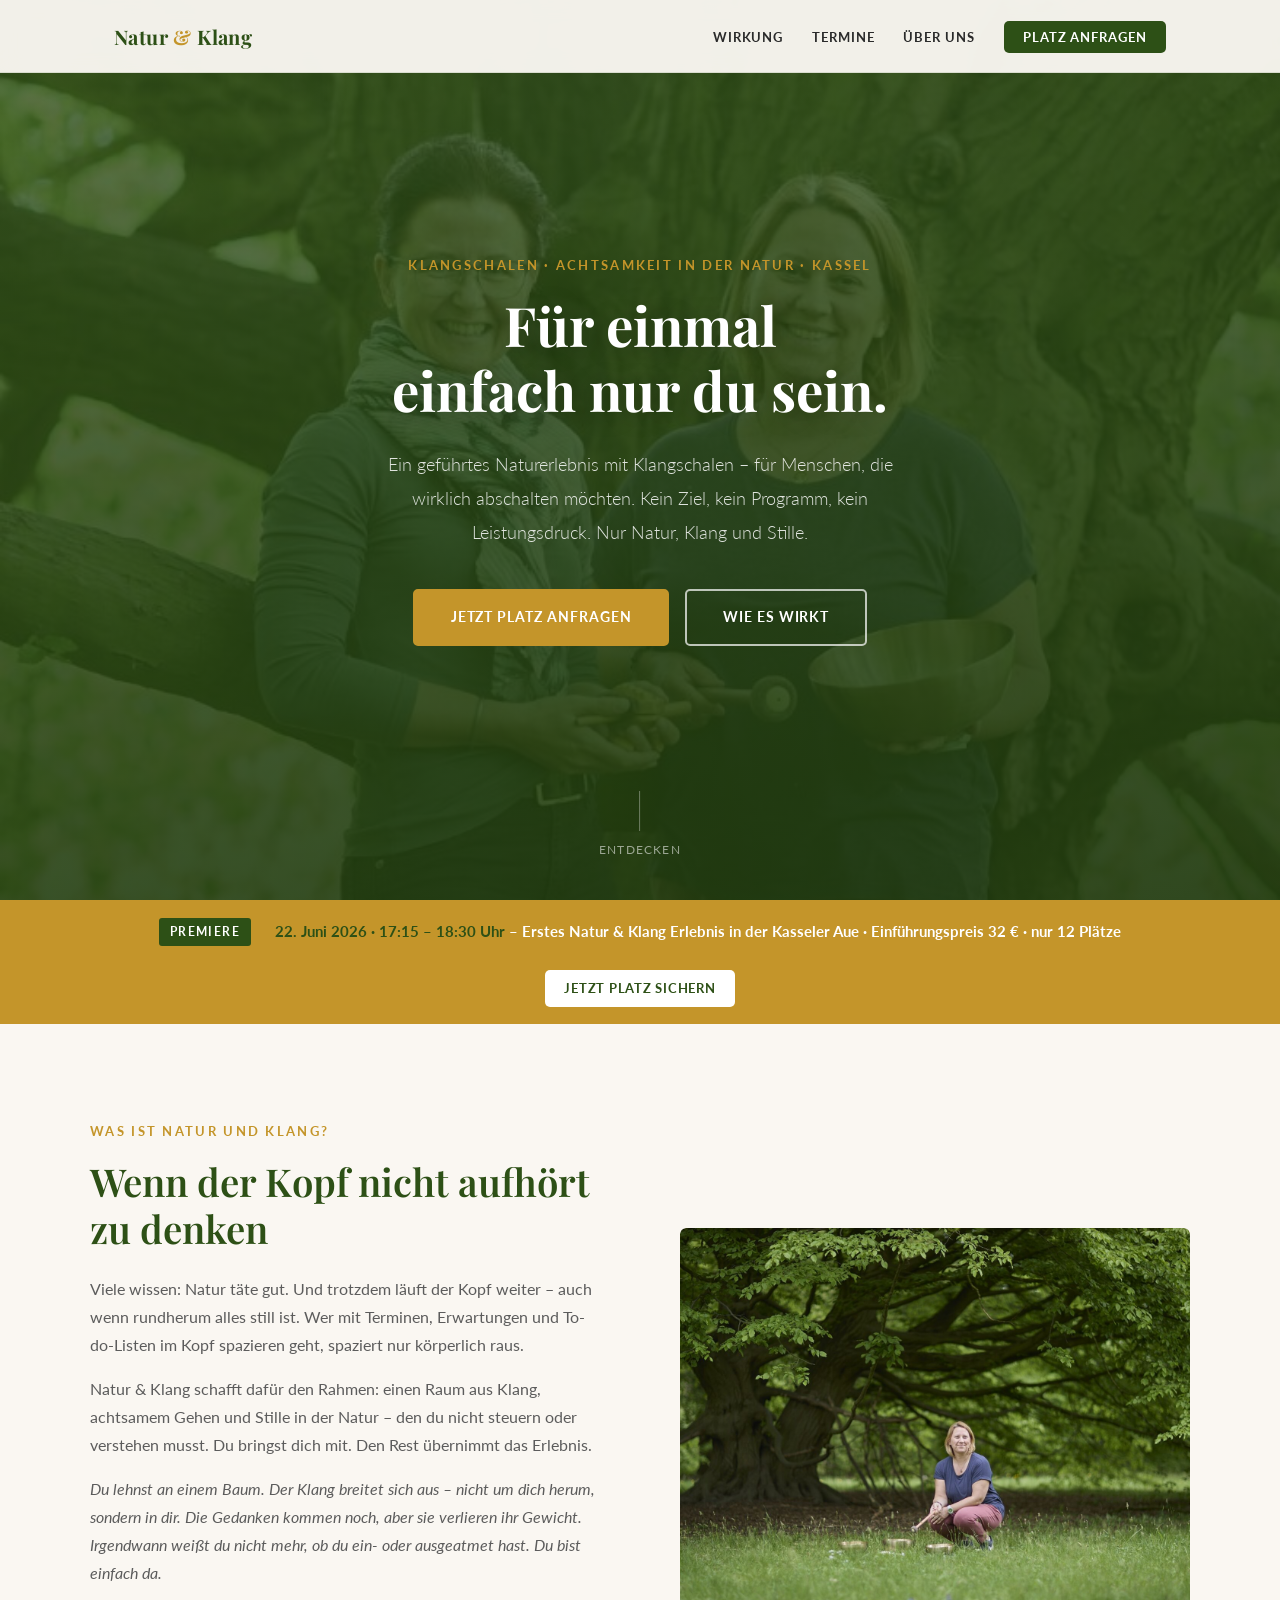
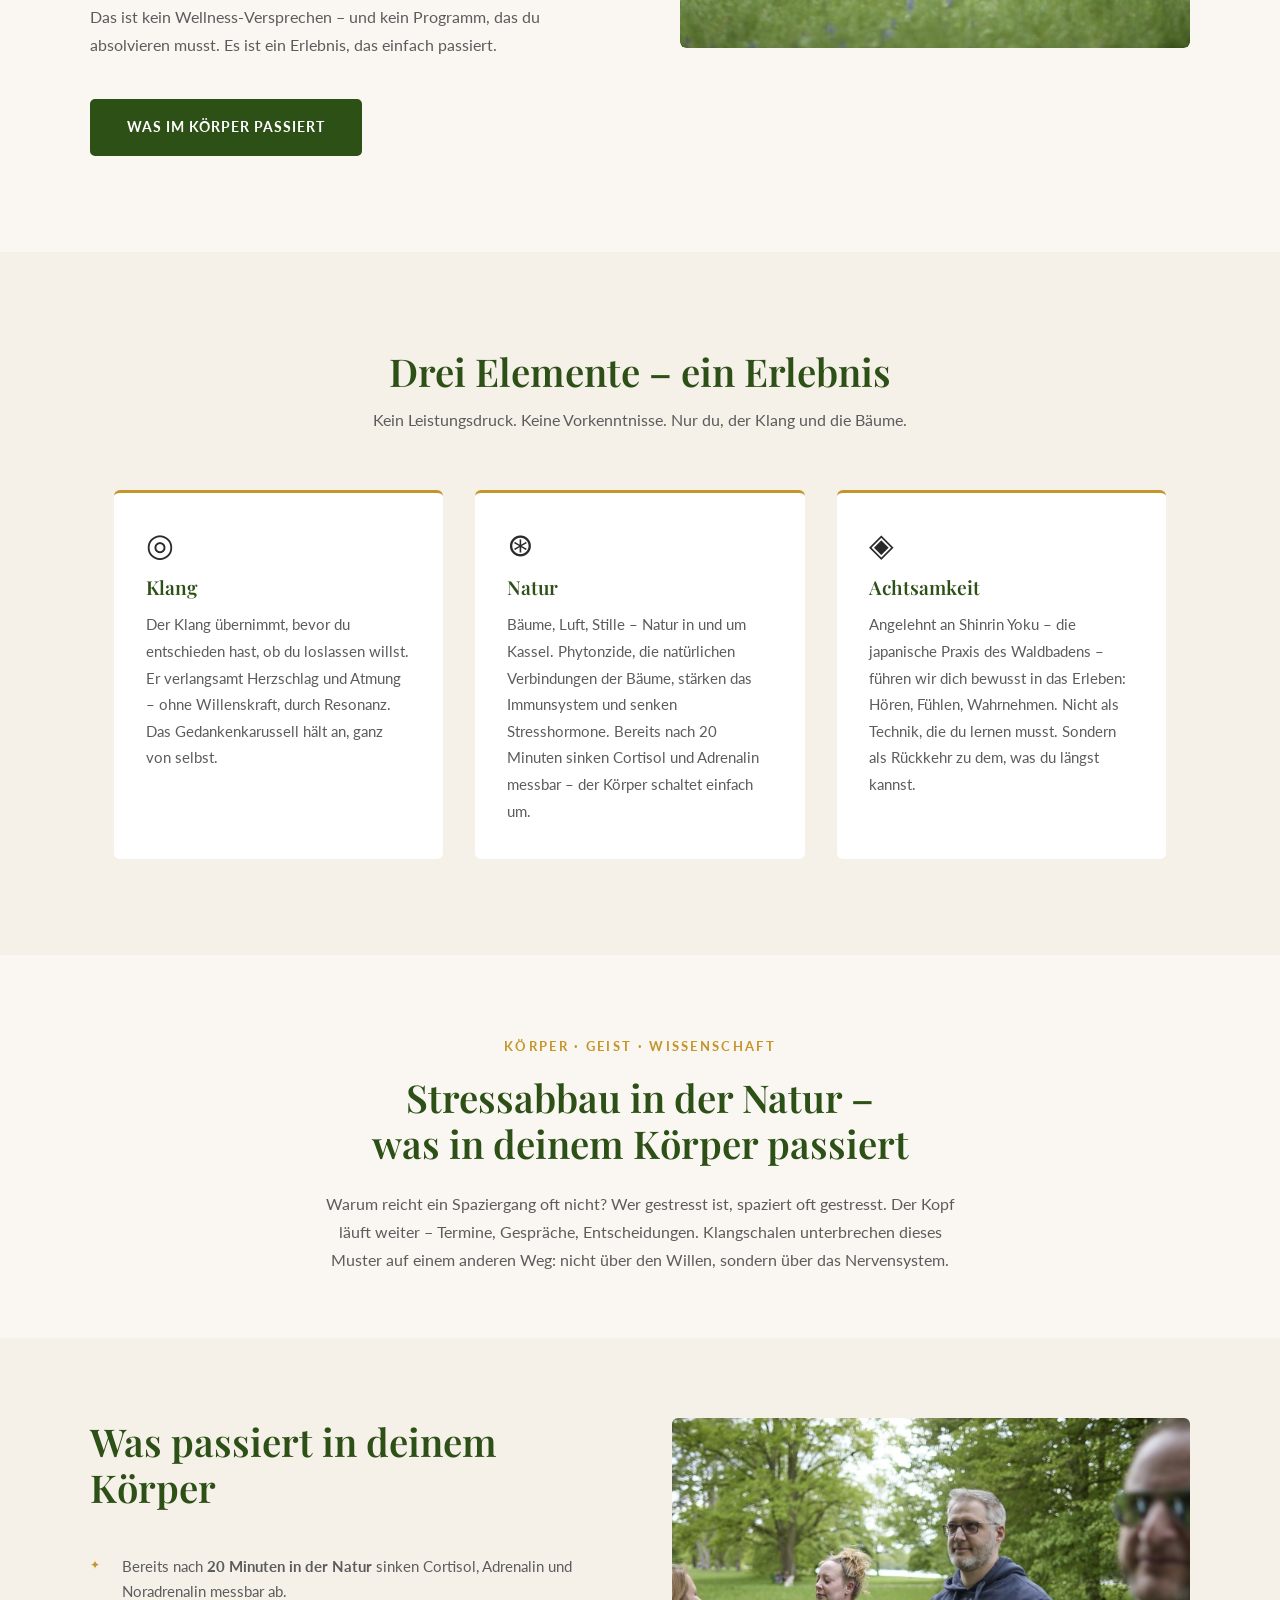
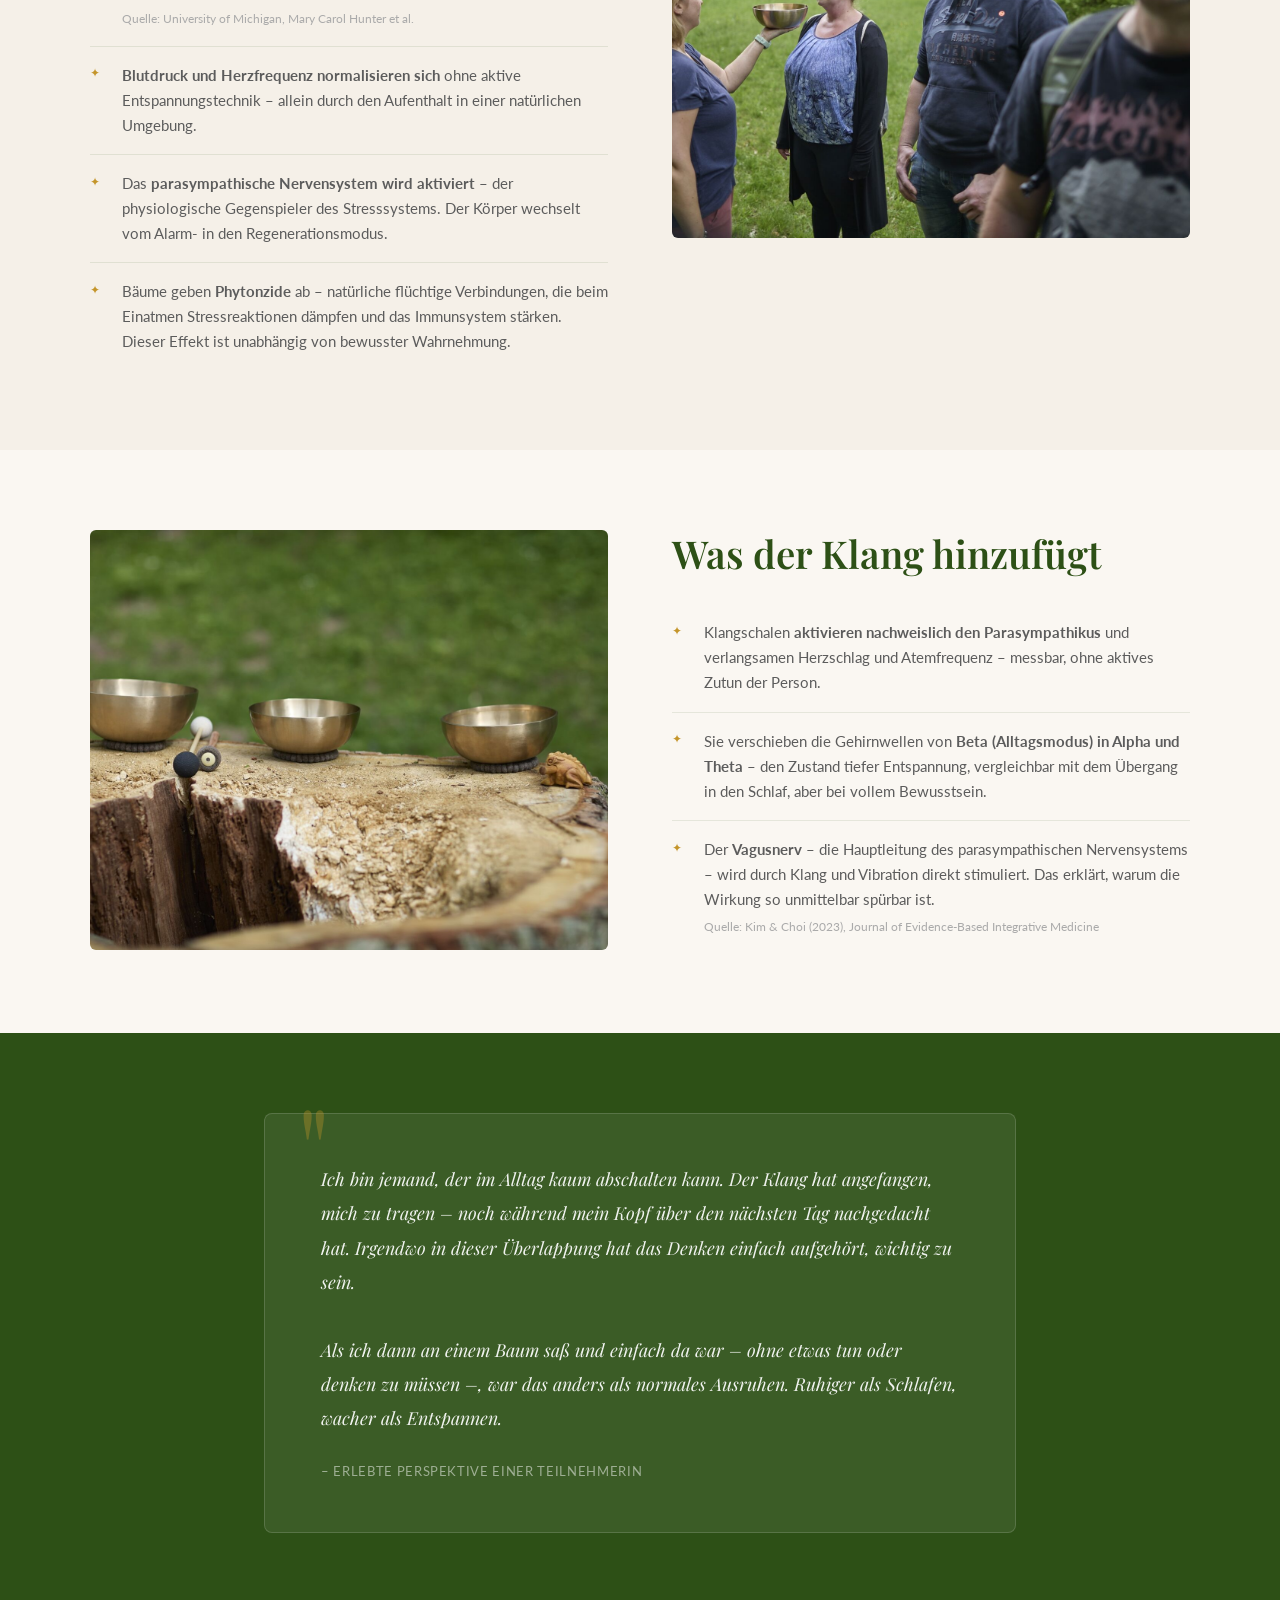
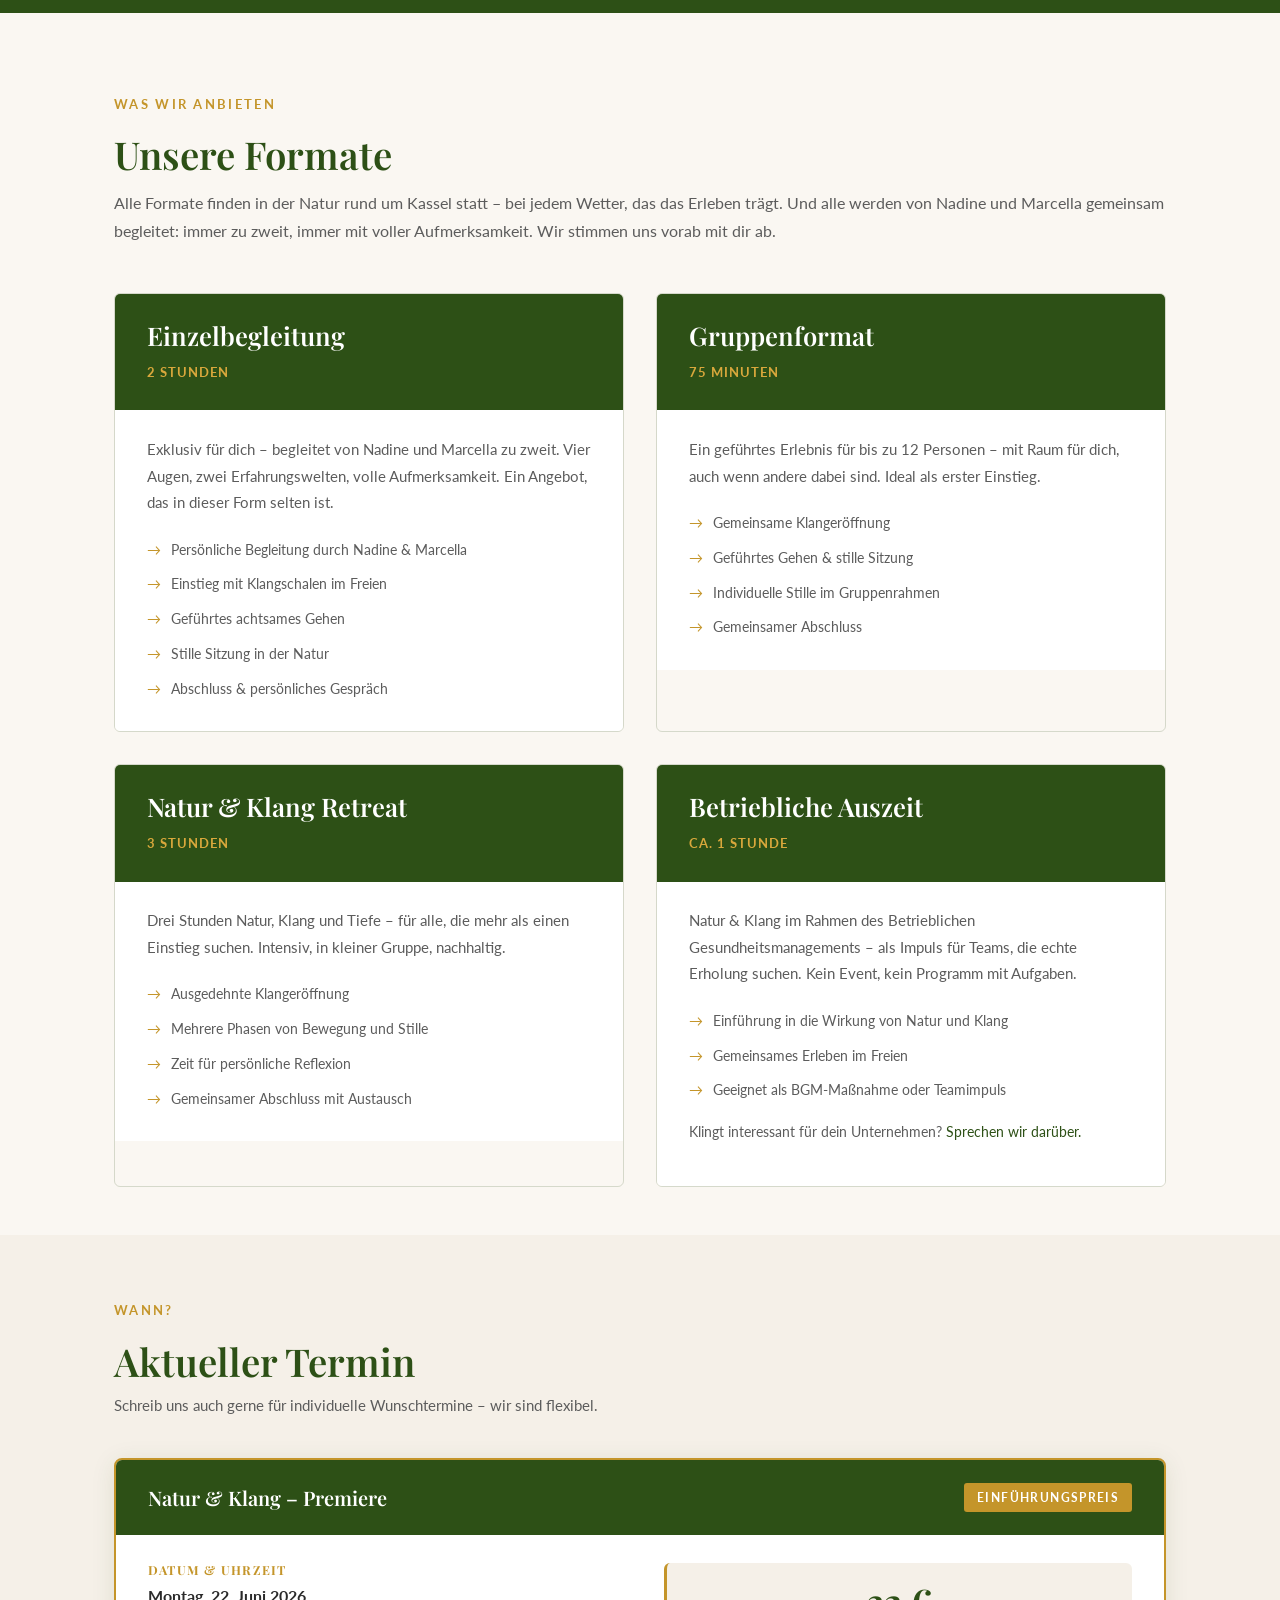
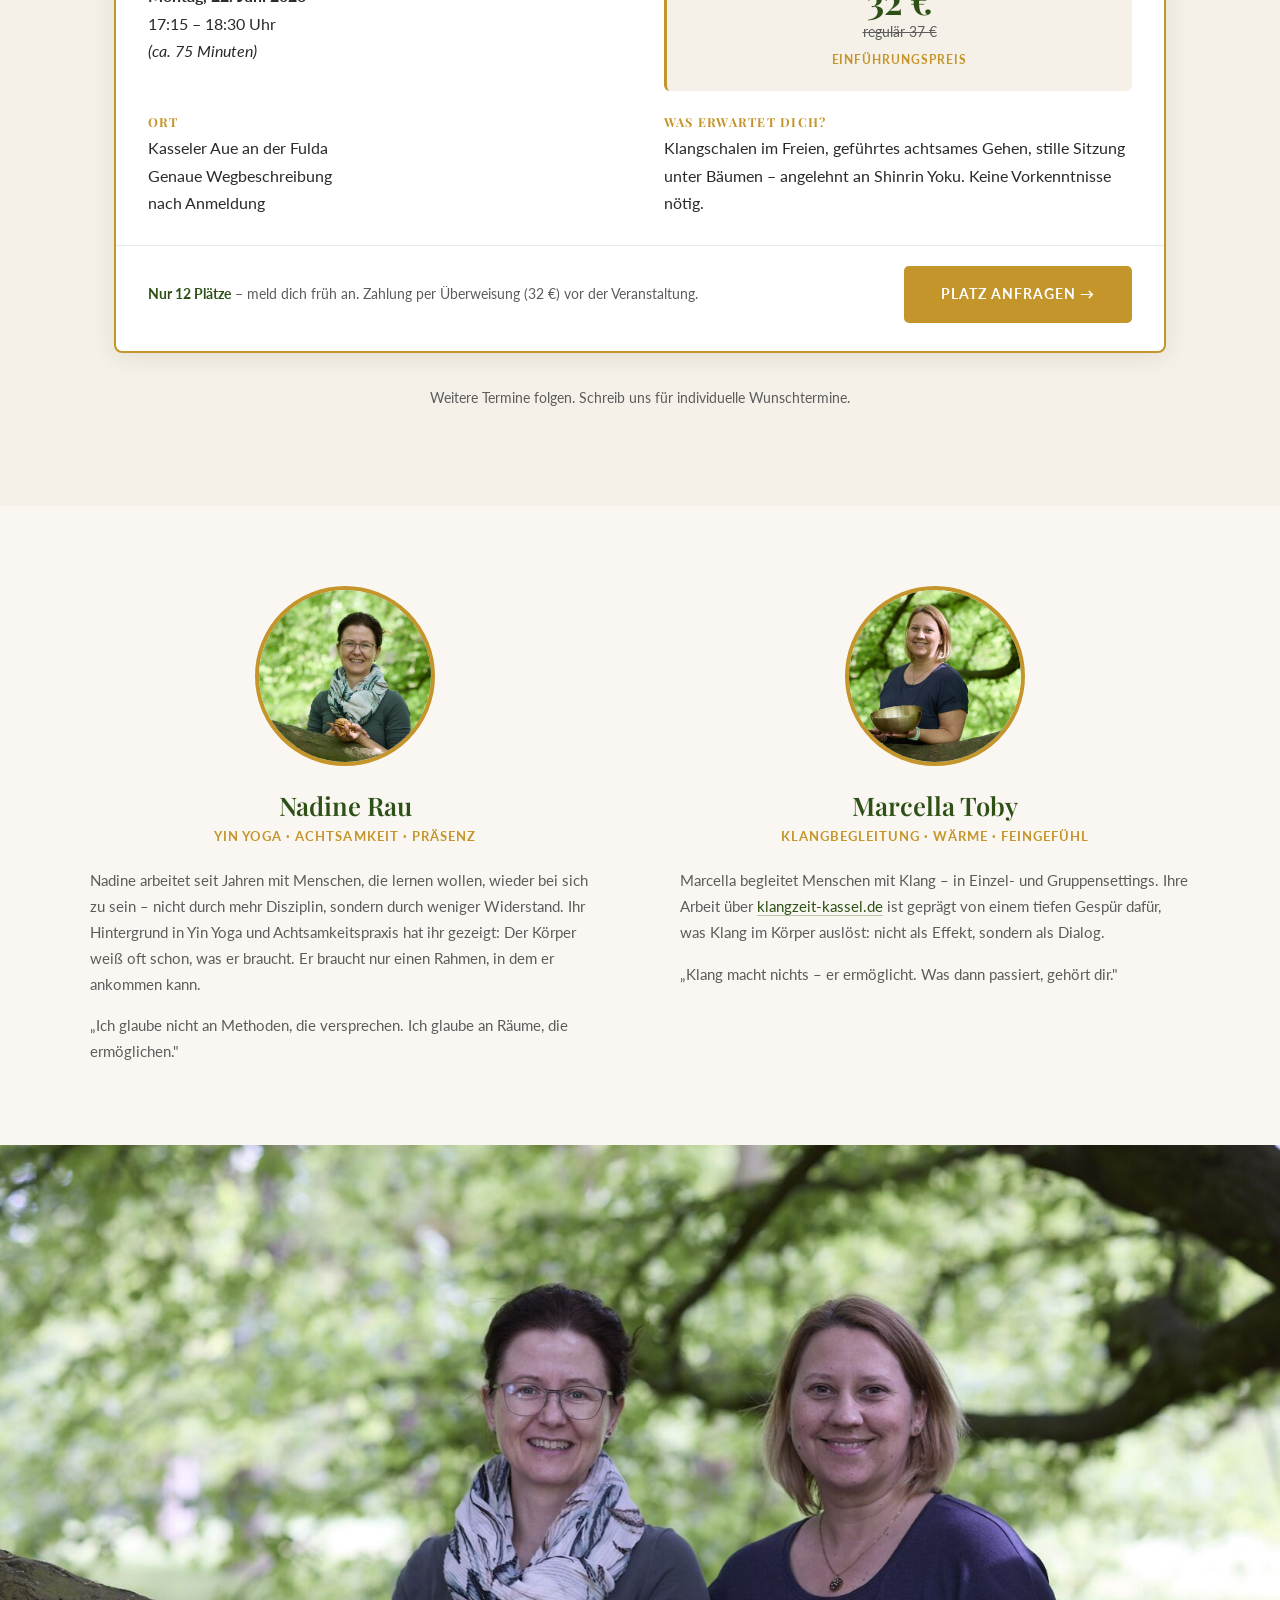
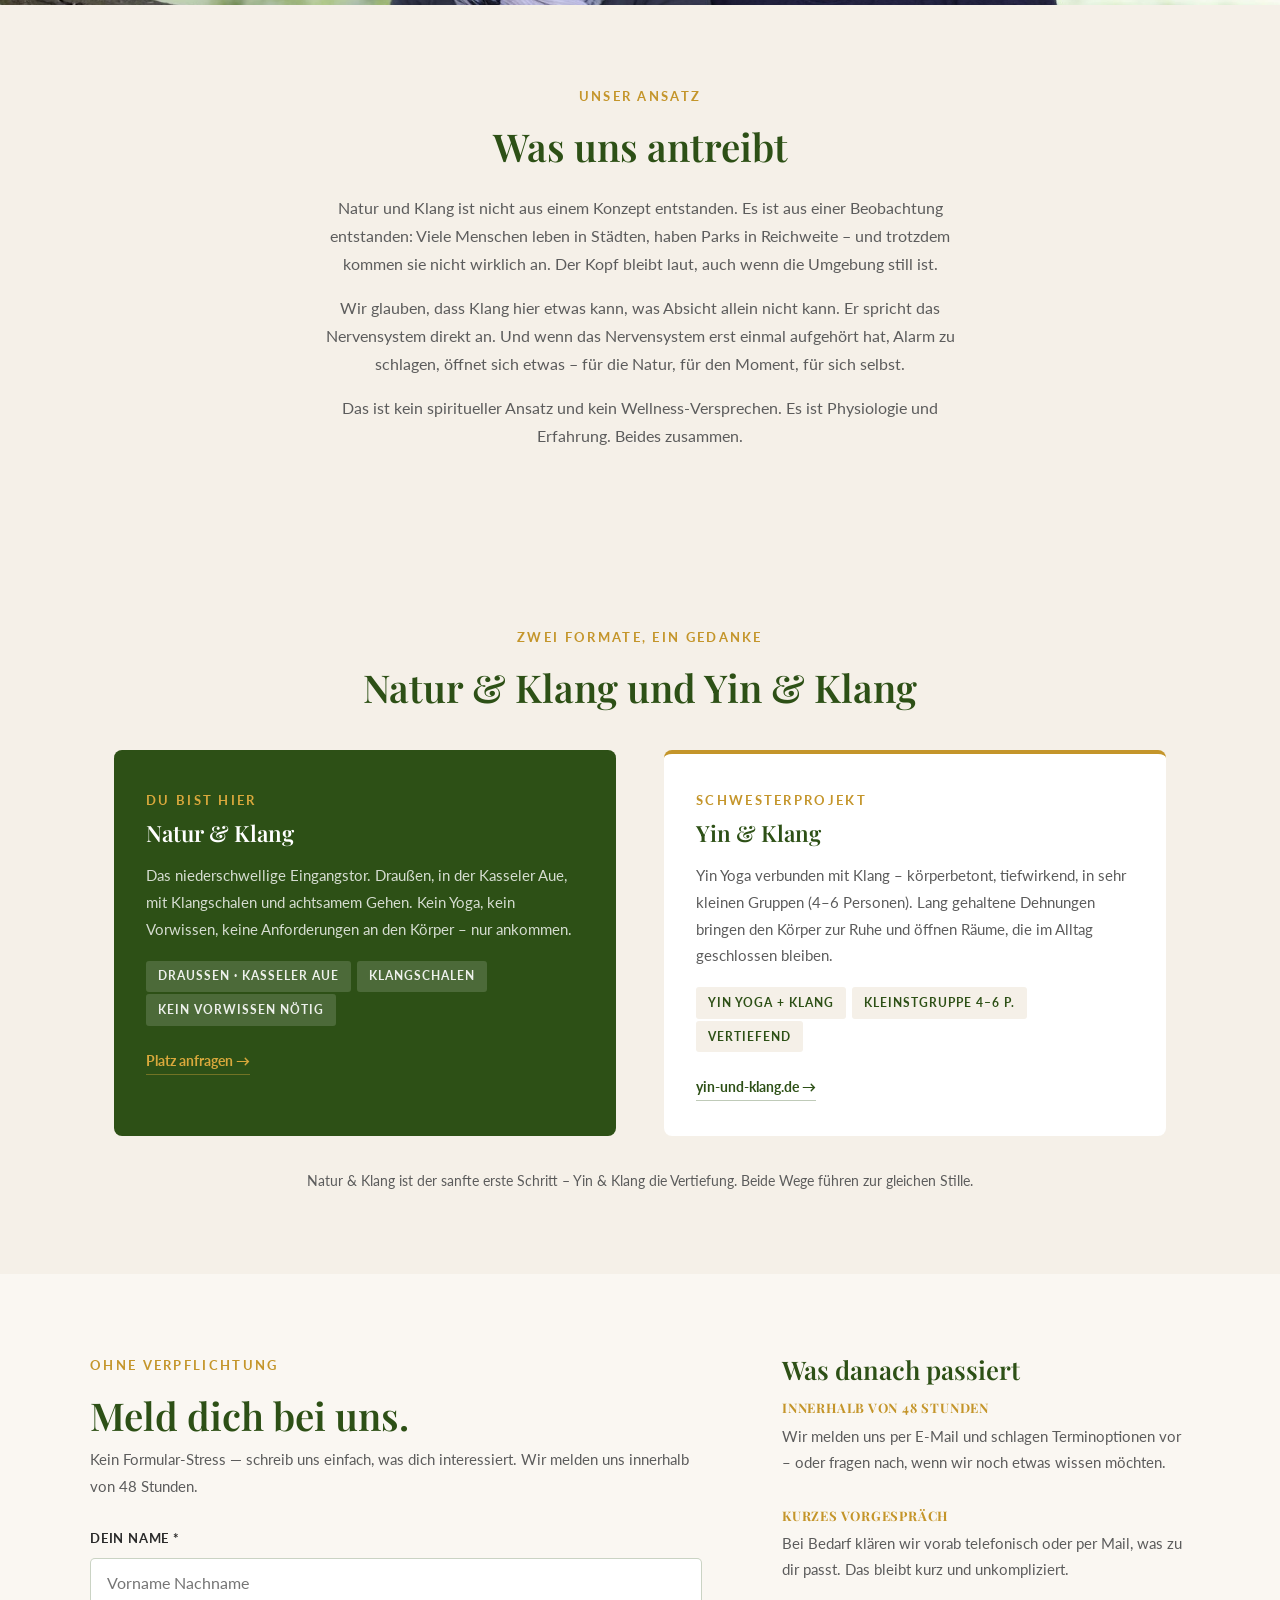
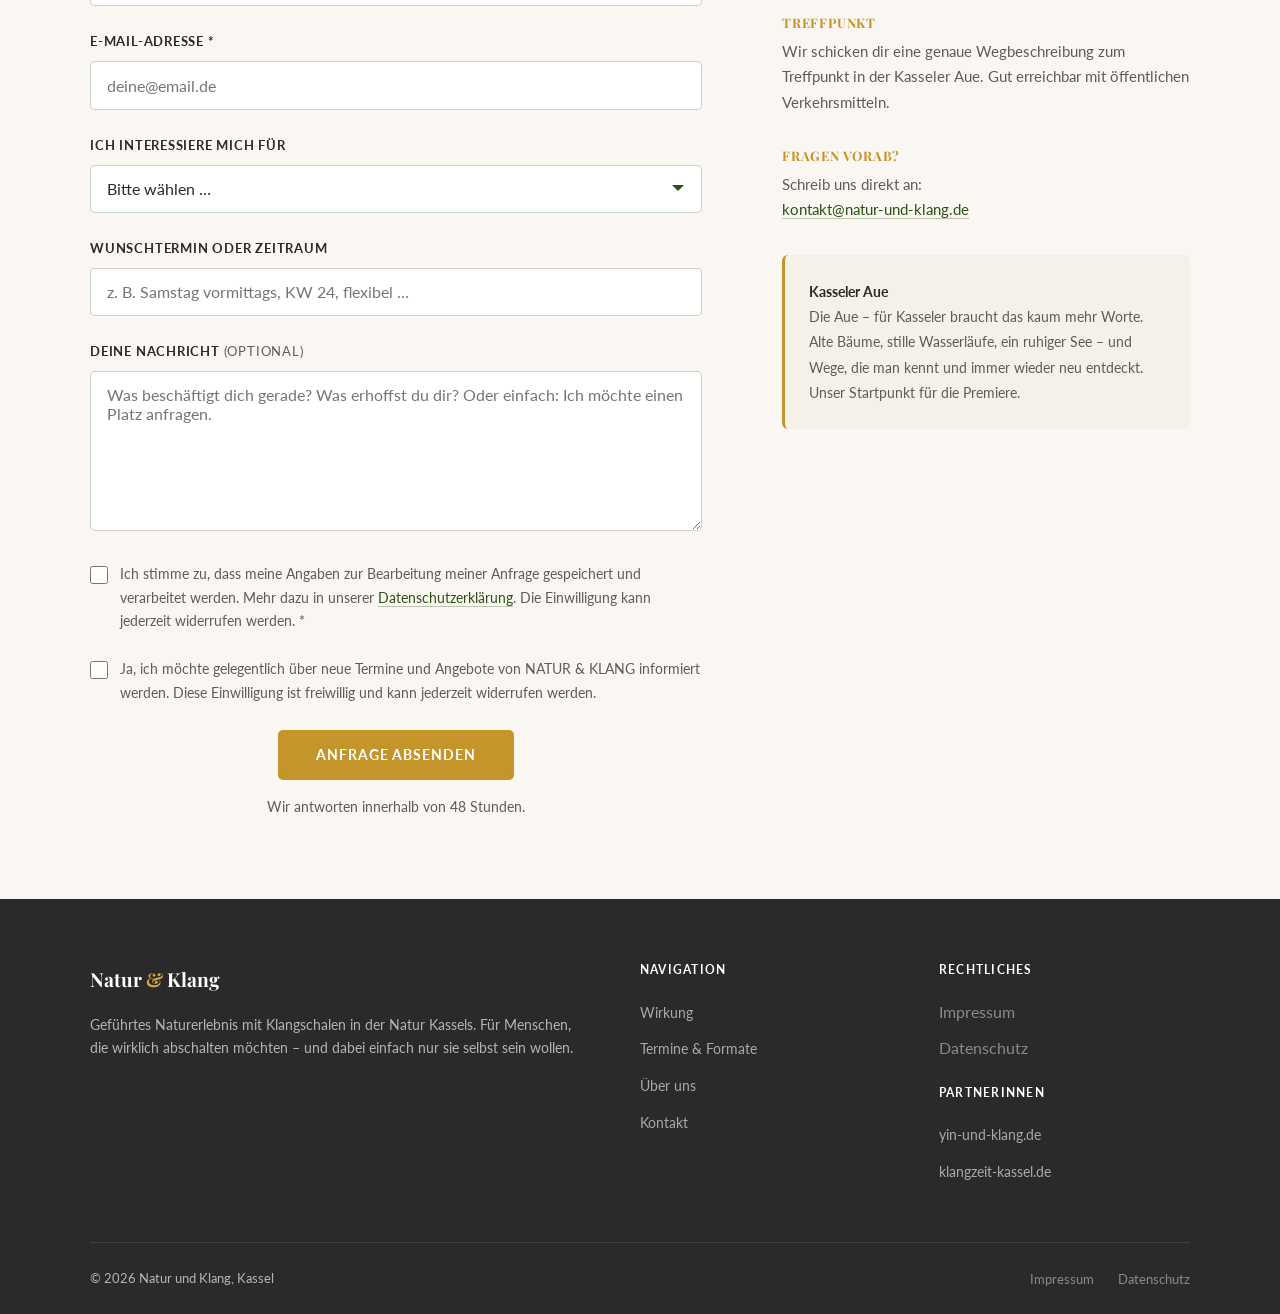
==== commit 60039d27: "Version Nadine 18.05.2026 Version Nadine 18.05.2026" ====
--- a/index.html
+++ b/index.html
@@ -109,9 +109,9 @@
   </div>
   <div class="hero-overlay" aria-hidden="true"></div>
   <div class="hero-content">
-    <span class="eyebrow">Kasseler Aue · Fulda · Kassel</span>
-    <h1 id="hero-heading">Klang in der Natur –<br>mitten in Kassel</h1>
-    <p class="lead">Ein geführtes Naturerlebnis, das dort beginnt, wo Entspannungs&shy;übungen aufhören. Klangschalen bringen den Kopf zur Ruhe – die Natur der Kasseler Aue tut den Rest.</p>
+    <span class="eyebrow">Klangschalen · Achtsamkeit in der Natur · Kassel</span>
+    <h1 id="hero-heading">Für einmal<br>einfach nur du sein.</h1>
+    <p class="lead">Ein geführtes Naturerlebnis mit Klangschalen – für Menschen, die wirklich abschalten möchten. Kein Ziel, kein Programm, kein Leistungsdruck. Nur Natur, Klang und Stille.</p>
     <div class="hero-buttons">
       <a href="#kontakt" class="btn btn-primary">Jetzt Platz anfragen</a>
       <a href="#wirkung" class="btn btn-outline-white">Wie es wirkt</a>
@@ -128,7 +128,7 @@
   <div class="event-strip-inner">
     <span class="event-strip-badge">Premiere</span>
     <p><strong>22. Juni 2026 · 17:15 – 18:30 Uhr</strong> – Erstes Natur & Klang Erlebnis in der Kasseler Aue · Einführungspreis 32 € · nur 12 Plätze</p>
-    <a href="#kontakt" class="btn-strip premiere-cta">Jetzt verbindlich anmelden</a>
+    <a href="#kontakt" class="btn-strip premiere-cta">Jetzt Platz sichern</a>
   </div>
 </div>
 
@@ -140,9 +140,10 @@
     <div class="intro-text">
       <span class="eyebrow">Was ist Natur und Klang?</span>
       <h2 id="intro-heading">Wenn der Kopf nicht aufhört zu denken</h2>
-      <p>Viele Menschen wissen, dass Natur gut täte. Und trotzdem bleibt das Gedankenkarussell im Gange – auch auf dem Spaziergang.</p>
-      <p>Natur und Klang setzt einen anderen Einstieg: Klangschalen übernehmen die Führung, noch bevor der Verstand aufgehört hat zu arbeiten. Sie verlangsamen Herzschlag und Atemrhythmus messbar, verschieben die Gehirnwellen in den Bereich tiefer Entspannung – und schaffen so den Boden, auf dem Naturerleben wirklich ankommen kann.</p>
-      <p>Das Ergebnis ist kein Wellness-Versprechen, sondern physiologisch belegbar: weniger Cortisol, ein aktiviertes parasympathisches Nervensystem, ein Immunsystem, das sich erholt.</p>
+      <p>Viele wissen: Natur täte gut. Und trotzdem läuft der Kopf weiter – auch wenn rundherum alles still ist. Wer mit Terminen, Erwartungen und To-do-Listen im Kopf spazieren geht, spaziert nur körperlich raus.</p>
+      <p>Natur & Klang schafft dafür den Rahmen: einen Raum aus Klang, achtsamem Gehen und Stille in der Natur – den du nicht steuern oder verstehen musst. Du bringst dich mit. Den Rest übernimmt das Erlebnis.</p>
+      <p><em>Du lehnst an einem Baum. Der Klang breitet sich aus – nicht um dich herum, sondern in dir. Die Gedanken kommen noch, aber sie verlieren ihr Gewicht. Irgendwann weißt du nicht mehr, ob du ein- oder ausgeatmet hast. Du bist einfach da.</em></p>
+      <p>Das ist kein Wellness-Versprechen – und kein Programm, das du absolvieren musst. Es ist ein Erlebnis, das einfach passiert.</p>
       <a href="#wirkung" class="btn btn-green">Was im Körper passiert</a>
     </div>
     <div class="intro-image">
@@ -155,22 +156,22 @@
 <section class="pillars-section" aria-labelledby="pillars-heading">
   <div class="container">
     <h2 id="pillars-heading">Drei Elemente – ein Erlebnis</h2>
-    <p>Kein Leistungsdruck. Keine Vorkenntnisse. Nur du, der Klang und die Aue.</p>
+    <p>Kein Leistungsdruck. Keine Vorkenntnisse. Nur du, der Klang und die Bäume.</p>
     <div class="pillars-grid">
       <div class="pillar-card">
         <div class="pillar-icon" aria-hidden="true">◎</div>
         <h3>Klang</h3>
-        <p>Klangschalen aktivieren den Vagusnerv und verlangsamen Herzschlag und Atmung. Das Gedankenkarussell hält an – ohne Willenskraft, einfach durch Resonanz.</p>
+        <p>Der Klang übernimmt, bevor du entschieden hast, ob du loslassen willst. Er verlangsamt Herzschlag und Atmung – ohne Willenskraft, durch Resonanz. Das Gedankenkarussell hält an, ganz von selbst.</p>
       </div>
       <div class="pillar-card">
         <div class="pillar-icon" aria-hidden="true">⊛</div>
         <h3>Natur</h3>
-        <p>Die Kasseler Aue, direkt an der Fulda: Bäume, Stille, Phytonzide. Bereits nach 20 Minuten sinken Cortisol und Adrenalin messbar – der Körper schaltet in den Regenerationsmodus.</p>
+        <p>Bäume, Luft, Stille – Natur in und um Kassel. Phytonzide, die natürlichen Verbindungen der Bäume, stärken das Immunsystem und senken Stresshormone. Bereits nach 20 Minuten sinken Cortisol und Adrenalin messbar – der Körper schaltet einfach um.</p>
       </div>
       <div class="pillar-card">
         <div class="pillar-icon" aria-hidden="true">◈</div>
         <h3>Achtsamkeit</h3>
-        <p>Angelehnt an Shinrin Yoku führen wir dich bewusst in das Erleben – Hören, Fühlen, Wahrnehmen. Nicht als Technik, sondern als natürliche Bewegung in die Stille.</p>
+        <p>Angelehnt an Shinrin Yoku – die japanische Praxis des Waldbadens – führen wir dich bewusst in das Erleben: Hören, Fühlen, Wahrnehmen. Nicht als Technik, die du lernen musst. Sondern als Rückkehr zu dem, was du längst kannst.</p>
       </div>
     </div>
   </div>
@@ -247,7 +248,7 @@
         <div class="quote-mark" aria-hidden="true">"</div>
         <p>
           Ich bin jemand, der im Alltag kaum abschalten kann. Der Klang hat angefangen, mich zu tragen – noch während mein Kopf über den nächsten Tag nachgedacht hat. Irgendwo in dieser Überlappung hat das Denken einfach aufgehört, wichtig zu sein.<br><br>
-          Als ich dann mit dem Rücken an einem Baum saß und die Schwingung der Schale durch das Holz gespürt habe – nicht nur gehört –, war das ein ganz anderes Gefühl als normales Ausruhen. Ruhiger als Schlafen, wacher als Entspannen.
+          Als ich dann an einem Baum saß und einfach da war – ohne etwas tun oder denken zu müssen –, war das anders als normales Ausruhen. Ruhiger als Schlafen, wacher als Entspannen.
           <span class="quote-attribution">– Erlebte Perspektive einer Teilnehmerin</span>
         </p>
       </div>
@@ -263,36 +264,37 @@
   <div class="container">
     <span class="eyebrow">Was wir anbieten</span>
     <h2 id="formate-heading">Unsere Formate</h2>
-    <p>Alle Formate finden in der Kasseler Aue statt – bei jedem Wetter, das das Erleben trägt. Wir stimmen uns vorab mit dir ab.</p>
+    <p>Alle Formate finden in der Natur rund um Kassel statt – bei jedem Wetter, das das Erleben trägt. Und alle werden von Nadine und Marcella gemeinsam begleitet: immer zu zweit, immer mit voller Aufmerksamkeit. Wir stimmen uns vorab mit dir ab.</p>
     <div class="formats-grid">
 
       <article class="format-card">
         <div class="format-card-head">
           <h3>Einzelbegleitung</h3>
-          <span class="format-duration">1 – 2 Stunden</span>
+          <span class="format-duration">2 Stunden</span>
         </div>
         <div class="format-card-body">
-          <p>Eine ruhige, individuelle Begleitung für dich allein. Kein Programm, kein Zeitdruck – im eigenen Rhythmus.</p>
+          <p>Exklusiv für dich – begleitet von Nadine und Marcella zu zweit. Vier Augen, zwei Erfahrungswelten, volle Aufmerksamkeit. Ein Angebot, das in dieser Form selten ist.</p>
           <ul>
+            <li>Persönliche Begleitung durch Nadine &amp; Marcella</li>
             <li>Einstieg mit Klangschalen im Freien</li>
             <li>Geführtes achtsames Gehen</li>
-            <li>Stille Sitzung unter Bäumen</li>
-            <li>Abschluss &amp; kurzes Gespräch</li>
+            <li>Stille Sitzung in der Natur</li>
+            <li>Abschluss &amp; persönliches Gespräch</li>
           </ul>
         </div>
       </article>
 
       <article class="format-card">
         <div class="format-card-head">
-          <h3>Kleingruppe</h3>
-          <span class="format-duration">2 – 3 Stunden</span>
+          <h3>Gruppenformat</h3>
+          <span class="format-duration">75 Minuten</span>
         </div>
         <div class="format-card-body">
-          <p>Bis zu 6 Personen. Ideal für Freundinnen, Kolleg:innen oder Menschen, die Gemeinschaft in der Stille suchen.</p>
+          <p>Ein geführtes Erlebnis für bis zu 12 Personen – mit Raum für dich, auch wenn andere dabei sind. Ideal als erster Einstieg.</p>
           <ul>
             <li>Gemeinsame Klangeröffnung</li>
-            <li>Wechsel von Bewegung und Stille</li>
-            <li>Individueller Raum im Gruppenrahmen</li>
+            <li>Geführtes Gehen &amp; stille Sitzung</li>
+            <li>Individuelle Stille im Gruppenrahmen</li>
             <li>Gemeinsamer Abschluss</li>
           </ul>
         </div>
@@ -300,15 +302,16 @@
 
       <article class="format-card">
         <div class="format-card-head">
-          <h3>Auszeit für Paare</h3>
-          <span class="format-duration">1,5 – 2 Stunden</span>
+          <h3>Natur &amp; Klang Retreat</h3>
+          <span class="format-duration">3 Stunden</span>
         </div>
         <div class="format-card-body">
-          <p>Gemeinsam ankommen, ohne reden zu müssen. Für Paare, die sich eine echte Pause gönnen wollen.</p>
+          <p>Drei Stunden Natur, Klang und Tiefe – für alle, die mehr als einen Einstieg suchen. Intensiv, in kleiner Gruppe, nachhaltig.</p>
           <ul>
-            <li>Gemeinsame Klangeinführung</li>
-            <li>Paralleles Einzelerleben</li>
-            <li>Geteilte Stille im Naturraum</li>
+            <li>Ausgedehnte Klangeröffnung</li>
+            <li>Mehrere Phasen von Bewegung und Stille</li>
+            <li>Zeit für persönliche Reflexion</li>
+            <li>Gemeinsamer Abschluss mit Austausch</li>
           </ul>
         </div>
       </article>
@@ -316,16 +319,16 @@
       <article class="format-card">
         <div class="format-card-head">
           <h3>Betriebliche Auszeit</h3>
-          <span class="format-duration">2 – 3 Stunden</span>
+          <span class="format-duration">ca. 1 Stunde</span>
         </div>
         <div class="format-card-body">
-          <p>Für Teams, die mehr wollen als ein Teambuilding-Event. Echter Rückzug, kein Programm mit Aufgaben.</p>
+          <p>Natur &amp; Klang im Rahmen des Betrieblichen Gesundheitsmanagements – als Impuls für Teams, die echte Erholung suchen. Kein Event, kein Programm mit Aufgaben.</p>
           <ul>
-            <li>Bis zu 10 Personen</li>
-            <li>Keine Gruppenübungen, kein Wettbewerb</li>
-            <li>Individuelle Stille im gemeinsamen Rahmen</li>
-            <li>Auf Anfrage mit Abschlussgespräch</li>
+            <li>Einführung in die Wirkung von Natur und Klang</li>
+            <li>Gemeinsames Erleben im Freien</li>
+            <li>Geeignet als BGM-Maßnahme oder Teamimpuls</li>
           </ul>
+          <p style="margin-top: 0.75rem; font-size: 0.9rem; color: var(--grey);">Klingt interessant für dein Unternehmen? <a href="#kontakt" style="color: var(--green);">Sprechen wir darüber.</a></p>
         </div>
       </article>
 
@@ -348,7 +351,7 @@
       <div class="termin-card-body">
         <div class="termin-info-block">
           <h4>Datum &amp; Uhrzeit</h4>
-          <p><strong>Sonntag, 22. Juni 2026</strong><br>17:15 – 18:30 Uhr<br><em>(ca. 75 Minuten)</em></p>
+          <p><strong>Montag, 22. Juni 2026</strong><br>17:15 – 18:30 Uhr<br><em>(ca. 75 Minuten)</em></p>
         </div>
         <div class="termin-price-box">
           <div class="price-main">32 €</div>
@@ -366,10 +369,10 @@
       </div>
       <div class="termin-card-footer">
         <p class="termin-hinweis">
-          <strong>Nur 12 Plätze verfügbar.</strong> Verbindliche Anmeldung erforderlich –
-          Zahlung per Überweisung vor der Veranstaltung.
+          <strong>Nur 12 Plätze</strong> – meld dich früh an.
+          Zahlung per Überweisung (32 €) vor der Veranstaltung.
         </p>
-        <a href="#kontakt" class="btn btn-primary premiere-cta">Verbindlich anmelden →</a>
+        <a href="#kontakt" class="btn btn-primary premiere-cta">Platz anfragen →</a>
       </div>
     </div>
 
@@ -411,7 +414,7 @@
           <h3>Marcella Toby</h3>
           <span class="team-role">Klangbegleitung · Wärme · Feingefühl</span>
           <div class="team-bio">
-            <p>Marcella begleitet Menschen mit Klang – in Einzel- und Gruppensettings, drinnen und draußen. Ihre Arbeit über <a href="https://klangzeit-kassel.de" target="_blank" rel="noopener">klangzeit-kassel.de</a> ist geprägt von einem tiefen Gespür dafür, was Klang im Körper auslöst: nicht als Effekt, sondern als Dialog.</p>
+            <p>Marcella begleitet Menschen mit Klang – in Einzel- und Gruppensettings. Ihre Arbeit über <a href="https://klangzeit-kassel.de" target="_blank" rel="noopener">klangzeit-kassel.de</a> ist geprägt von einem tiefen Gespür dafür, was Klang im Körper auslöst: nicht als Effekt, sondern als Dialog.</p>
             <p>„Klang macht nichts – er ermöglicht. Was dann passiert, gehört dir."</p>
           </div>
         </div>
@@ -489,8 +492,9 @@
 
     <!-- Formular -->
     <div>
-      <span class="eyebrow">Dein nächster Schritt</span>
-      <h2 id="kontakt-heading" style="margin-bottom: 2rem;">Jetzt Platz anfragen</h2>
+      <span class="eyebrow">Ohne Verpflichtung</span>
+      <h2 id="kontakt-heading" style="margin-bottom: 0.5rem;">Meld dich bei uns.</h2>
+      <p style="color: var(--grey); font-size: 0.95rem; margin-bottom: 1.75rem;">Kein Formular-Stress — schreib uns einfach, was dich interessiert. Wir melden uns innerhalb von 48 Stunden.</p>
       <form id="kontaktForm" novalidate>
 
         <!-- Honeypot -->
@@ -512,18 +516,18 @@
           <label for="interesse">Ich interessiere mich für</label>
           <select id="interesse" name="interesse">
             <option value="" disabled selected>Bitte wählen …</option>
-            <option value="premiere-22juni">★ Premiere: 22. Juni 2026, 17:15 – 18:30 Uhr (32 €)</option>
-            <option value="einzelbegleitung">Einzelbegleitung (1–2 Std.)</option>
-            <option value="kleingruppe">Kleingruppe (2–3 Std.)</option>
-            <option value="paare">Auszeit für Paare</option>
-            <option value="team">Betriebliche Auszeit / Team</option>
+            <option value="premiere-22juni">★ Premiere: Montag, 22. Juni 2026, 17:15 – 18:30 Uhr (32 €)</option>
+            <option value="einzelbegleitung">Einzelbegleitung (2 Std.)</option>
+            <option value="gruppenformat">Gruppenformat (75 Min.)</option>
+            <option value="retreat">Natur &amp; Klang Retreat (3 Std.)</option>
+            <option value="team">Betriebliche Auszeit / BGM</option>
             <option value="wunschtermin">Individueller Wunschtermin</option>
             <option value="allgemein">Allgemeine Frage / noch unsicher</option>
           </select>
           <div class="booking-note" id="booking-note">
-            ✓ <strong>Verbindliche Anmeldung für die Premiere am 22. Juni 2026.</strong>
-            Nach deiner Anfrage erhältst du eine Bestätigung mit Zahlungshinweis (32 € per Überweisung).
-            Nur 12 Plätze – dein Platz ist nach Zahlungseingang gesichert.
+            ✓ Du interessierst dich für die <strong>Premiere am 22. Juni 2026</strong>.
+            Nach deiner Anfrage bekommst du alle Details — deinen Platz bestätigst du per Überweisung (32 €).
+            Nur 12 Plätze, daher freuen wir uns über eine frühe Rückmeldung.
           </div>
         </div>
 
@@ -589,8 +593,7 @@
       <div style="background-color: var(--beige); border-radius: 6px; padding: 1.5rem; margin-top: 1rem; border-left: 3px solid var(--gold);">
         <p style="color: var(--grey); font-size: 0.9rem; margin: 0;">
           <strong style="color: var(--anthracite);">Kasseler Aue</strong><br>
-          Parkähnliche Landschaft direkt an der Fulda, Kassel –
-          eine der schönsten naturnahen Flächen mitten in der Stadt.
+          Die Aue – für Kasseler braucht das kaum mehr Worte. Alte Bäume, stille Wasserläufe, ein ruhiger See – und Wege, die man kennt und immer wieder neu entdeckt. Unser Startpunkt für die Premiere.
         </p>
       </div>
     </aside>
@@ -605,7 +608,7 @@
   <div class="footer-grid">
     <div class="footer-brand">
       <a href="#home" class="footer-logo">Natur <span>&</span> Klang</a>
-      <p>Geführtes Naturerlebnis mit Klangschalen in der Kasseler Aue. Für Menschen, die wirklich abschalten möchten – mitten in Kassel.</p>
+      <p>Geführtes Naturerlebnis mit Klangschalen in der Natur Kassels. Für Menschen, die wirklich abschalten möchten – und dabei einfach nur sie selbst sein wollen.</p>
     </div>
     <div class="footer-col">
       <h4>Navigation</h4>
@@ -684,6 +687,11 @@
     </div>
 
     <div class="modal-block">
+      <h2>Bildnachweis</h2>
+      <p>Alle auf dieser Website verwendeten Fotografien wurden erstellt von <strong>Andreas Beutner</strong>, Fotografie. Alle Rechte vorbehalten.</p>
+    </div>
+
+    <div class="modal-block">
       <h2>Streitschlichtung</h2>
       <p>Die Europäische Kommission stellt eine Plattform zur Online-Streitbeilegung (OS) bereit:
         <a href="https://ec.europa.eu/consumers/odr/" target="_blank" rel="noopener">https://ec.europa.eu/consumers/odr/</a>
@@ -722,10 +730,13 @@
     </div>
 
     <div class="modal-block">
-      <h2>3. Hosting – Strato AG</h2>
-      <p>Diese Website wird bei der <strong>Strato AG</strong> (Pascalstraße 10, 10587 Berlin) gehostet. Strato verarbeitet Daten ausschließlich innerhalb der EU.</p>
-      <h3>Server-Logfiles</h3>
-      <p>Beim Besuch erfasst Strato automatisch: IP-Adresse, Datum/Uhrzeit, aufgerufene Datei, Referrer-URL, Browser und Betriebssystem, Name des Internet-Providers. Diese Daten werden nach 7 Tagen automatisch gelöscht. Rechtsgrundlage: Art. 6 Abs. 1 lit. f DSGVO. Es besteht ein Auftragsverarbeitungsvertrag gemäß Art. 28 DSGVO.</p>
+      <h2>3. Hosting und technische Infrastruktur</h2>
+      <h3>Netlify (Hosting)</h3>
+      <p>Diese Website wird über <strong>Netlify</strong> (Netlify Inc., 44 Montgomery Street, Suite 300, San Francisco, CA 94104, USA) ausgeliefert. Beim Besuch erfasst Netlify automatisch: IP-Adresse, Datum/Uhrzeit, aufgerufene Datei, Referrer-URL, Browser und Betriebssystem, Name des Internet-Providers. Rechtsgrundlage: Art. 6 Abs. 1 lit. f DSGVO. Die Datenübertragung in die USA erfolgt auf Grundlage von Standardvertragsklauseln gemäß Art. 46 Abs. 2 lit. c DSGVO. Es besteht ein Auftragsverarbeitungsvertrag. Datenschutz: <a href="https://www.netlify.com/privacy/" target="_blank" rel="noopener">netlify.com/privacy</a></p>
+      <h3>GitHub (Code-Repository)</h3>
+      <p>Der Quellcode dieser Website wird auf <strong>GitHub</strong> (GitHub Inc./Microsoft, San Francisco, USA) verwaltet. GitHub verarbeitet keine Besucherdaten der Website. Datenübertragung in die USA auf Grundlage von Standardvertragsklauseln. Datenschutz: <a href="https://docs.github.com/en/site-policy/privacy-policies/github-general-privacy-statement" target="_blank" rel="noopener">GitHub Privacy Statement</a></p>
+      <h3>Strato AG (Domain)</h3>
+      <p>Die Domain <em>natur-und-klang.de</em> ist bei der <strong>Strato AG</strong> (Pascalstraße 10, 10587 Berlin) registriert. Strato fungiert ausschließlich als Domainregistrar und verarbeitet keine personenbezogenen Daten der Website-Besucher.</p>
     </div>
 
     <div class="modal-block">
@@ -756,6 +767,10 @@
 
     <div class="modal-block">
       <h2>5. Eingesetzte Dienste</h2>
+      <h3>Netlify</h3>
+      <p>Hosting-Plattform. Betreiber: Netlify Inc., San Francisco, USA. Datenschutz: <a href="https://www.netlify.com/privacy/" target="_blank" rel="noopener">netlify.com/privacy</a></p>
+      <h3>GitHub</h3>
+      <p>Versionsverwaltung des Website-Quellcodes. Betreiber: GitHub Inc. (Microsoft), San Francisco, USA. Verarbeitet keine Besucherdaten. Datenschutz: <a href="https://docs.github.com/en/site-policy/privacy-policies/github-general-privacy-statement" target="_blank" rel="noopener">GitHub Privacy Statement</a></p>
       <h3>Make (ehemals Integromat)</h3>
       <p>Automatisierungsplattform. Betreiber: Celonis SE, Ganghoferstraße 68a, 80339 München. Datenschutz: <a href="https://www.make.com/en/privacy-notice" target="_blank" rel="noopener">make.com/en/privacy-notice</a></p>
       <h3>Boost.space</h3>
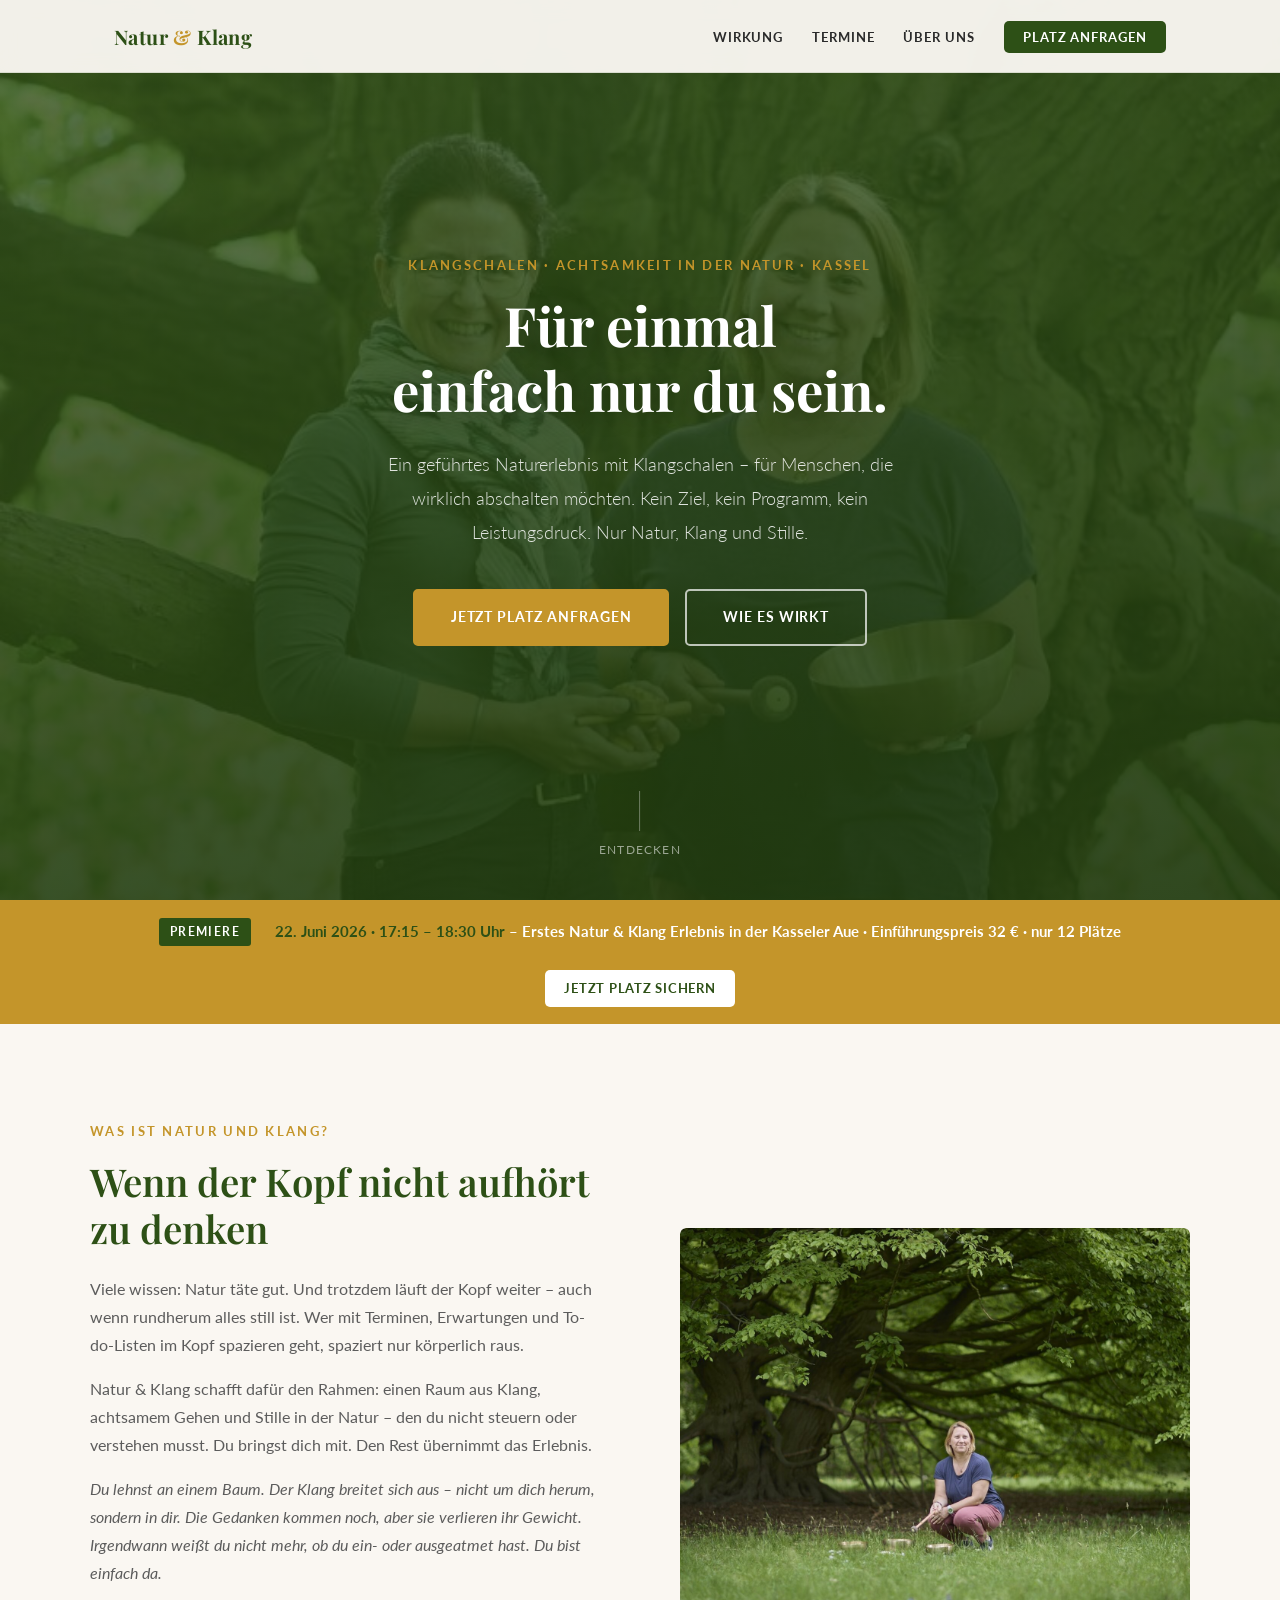
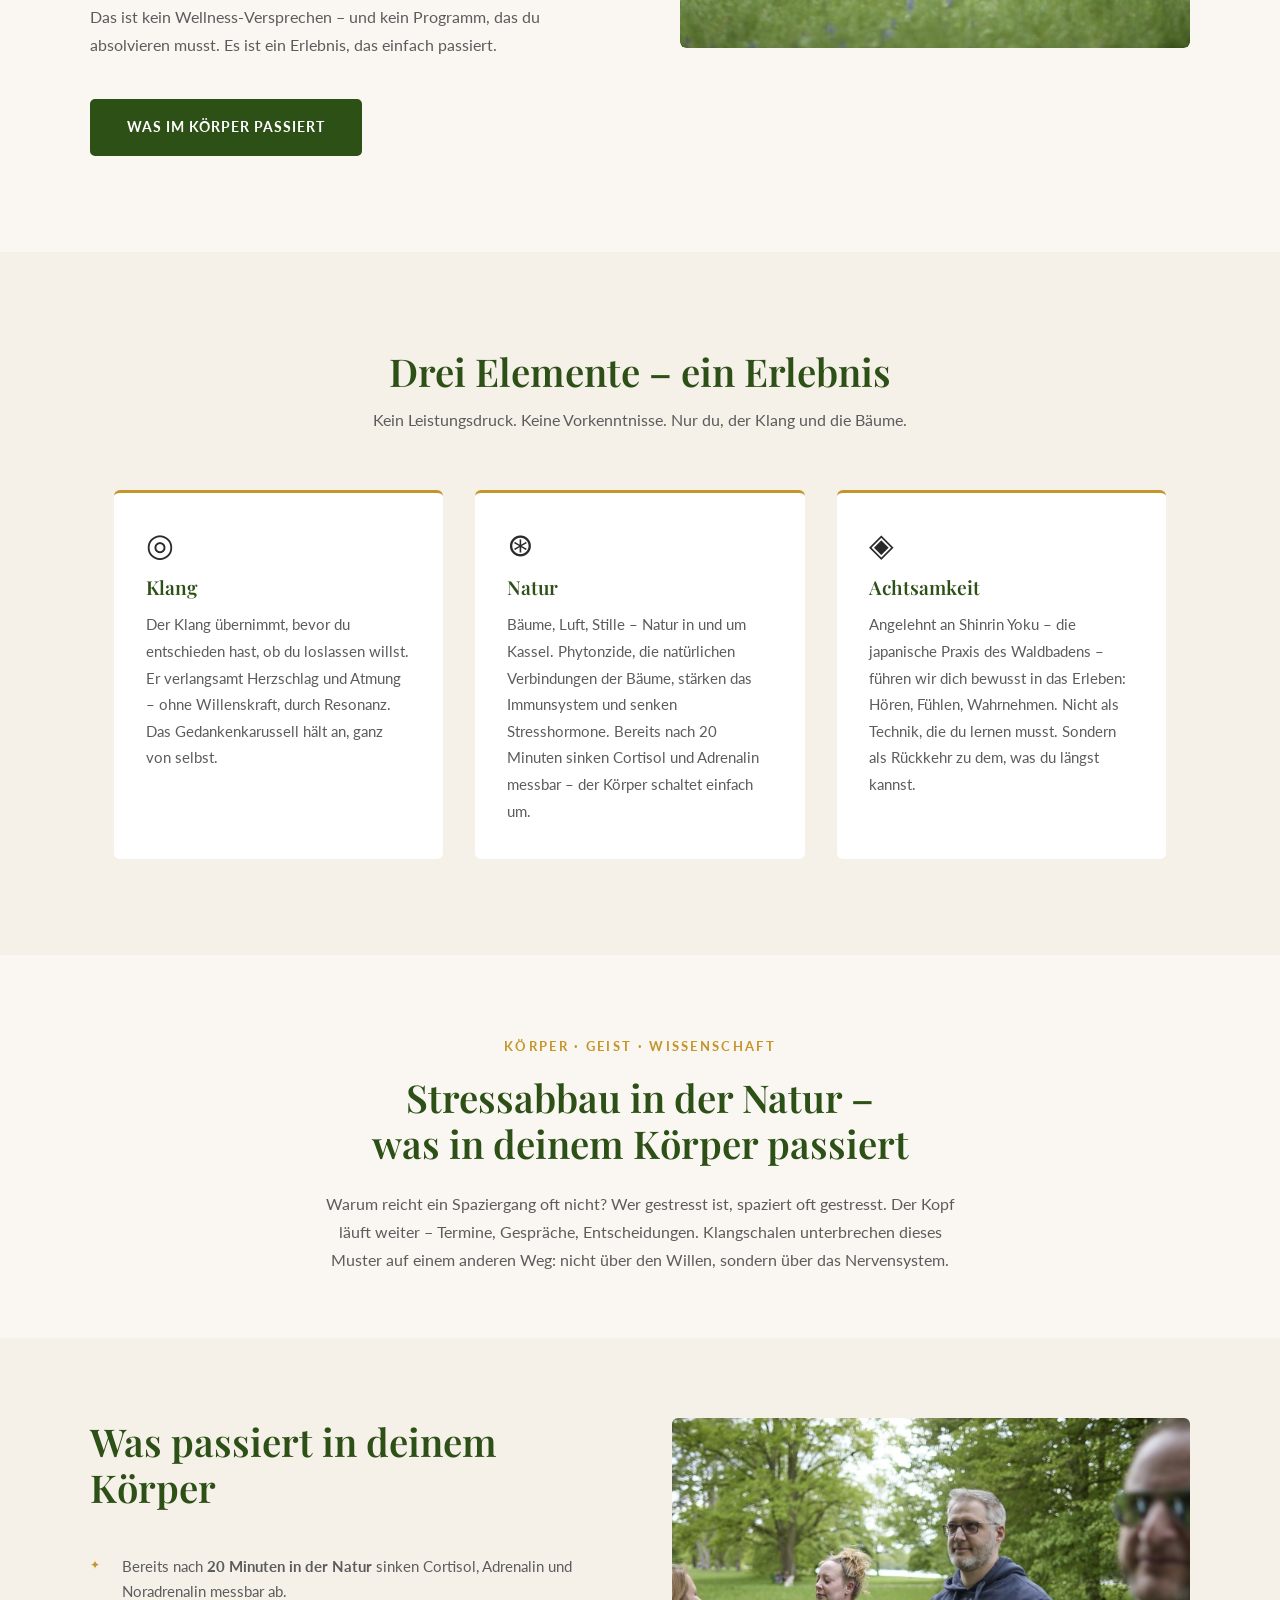
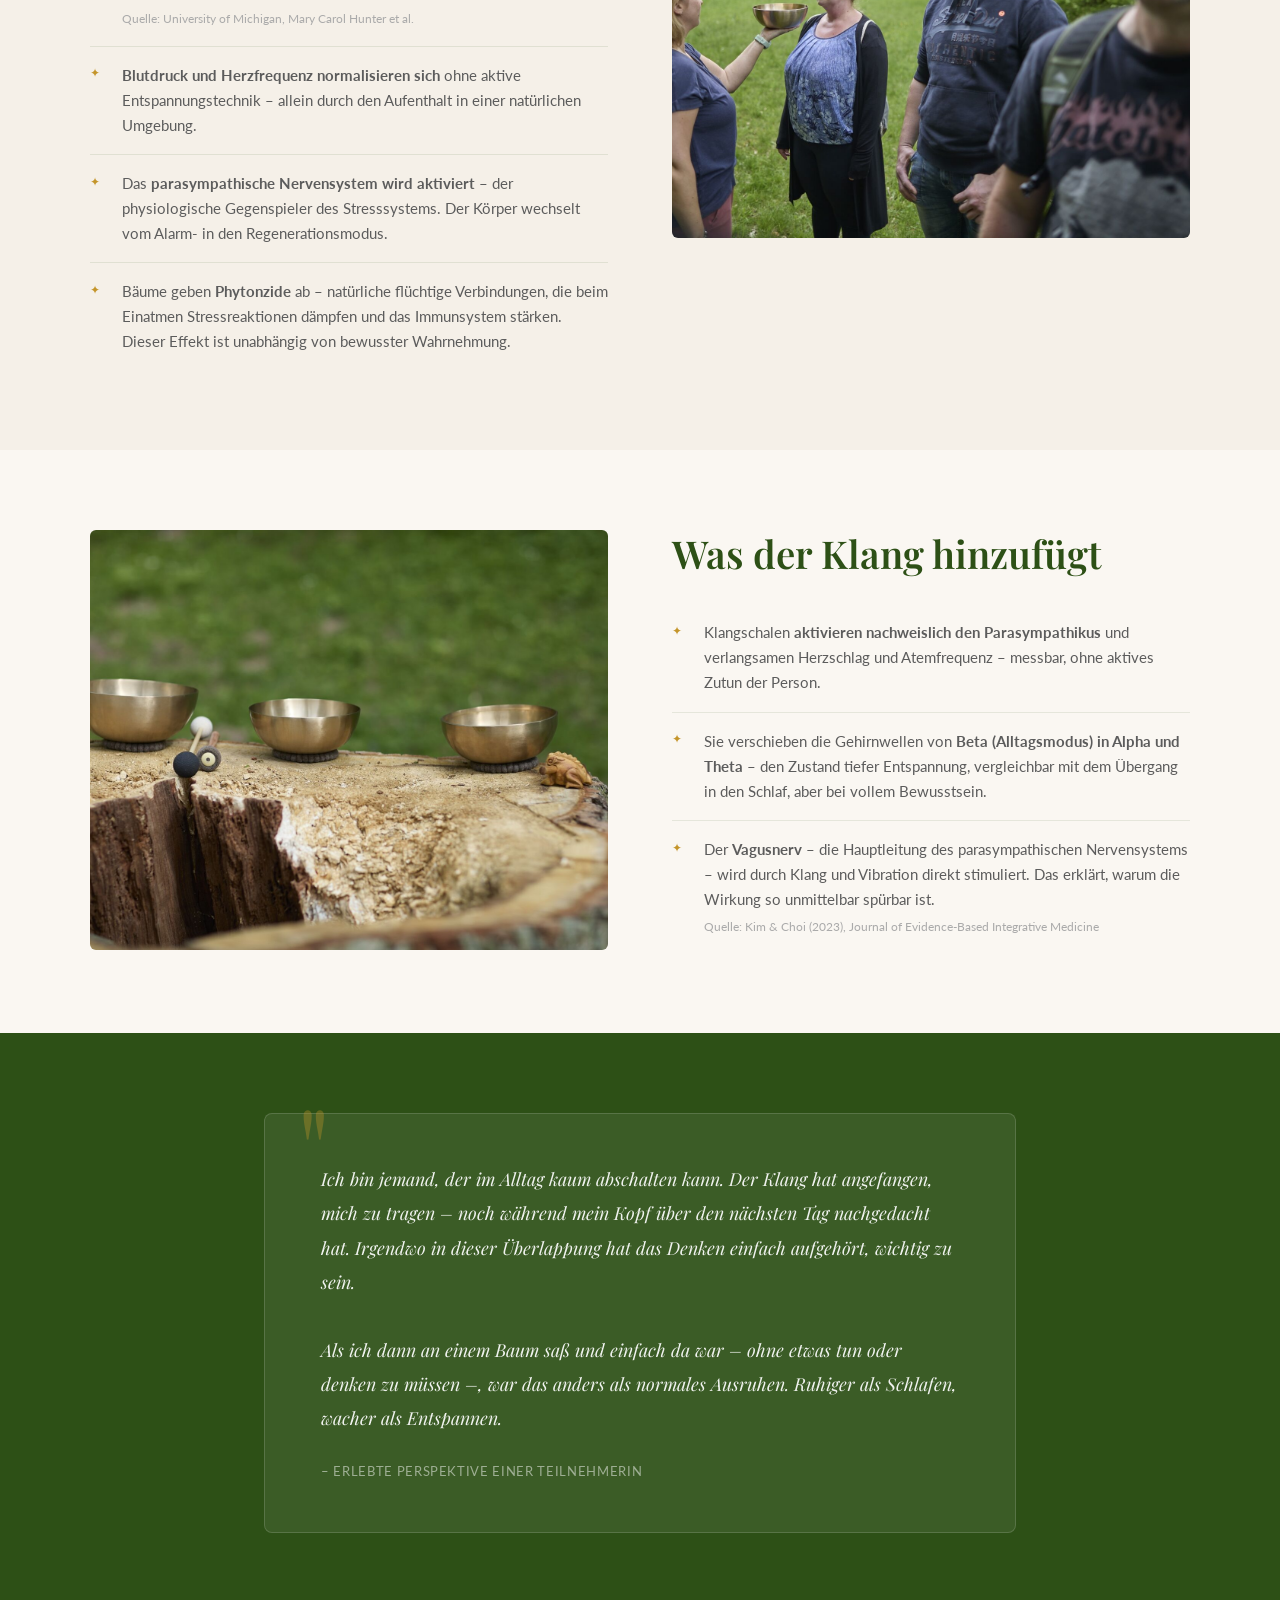
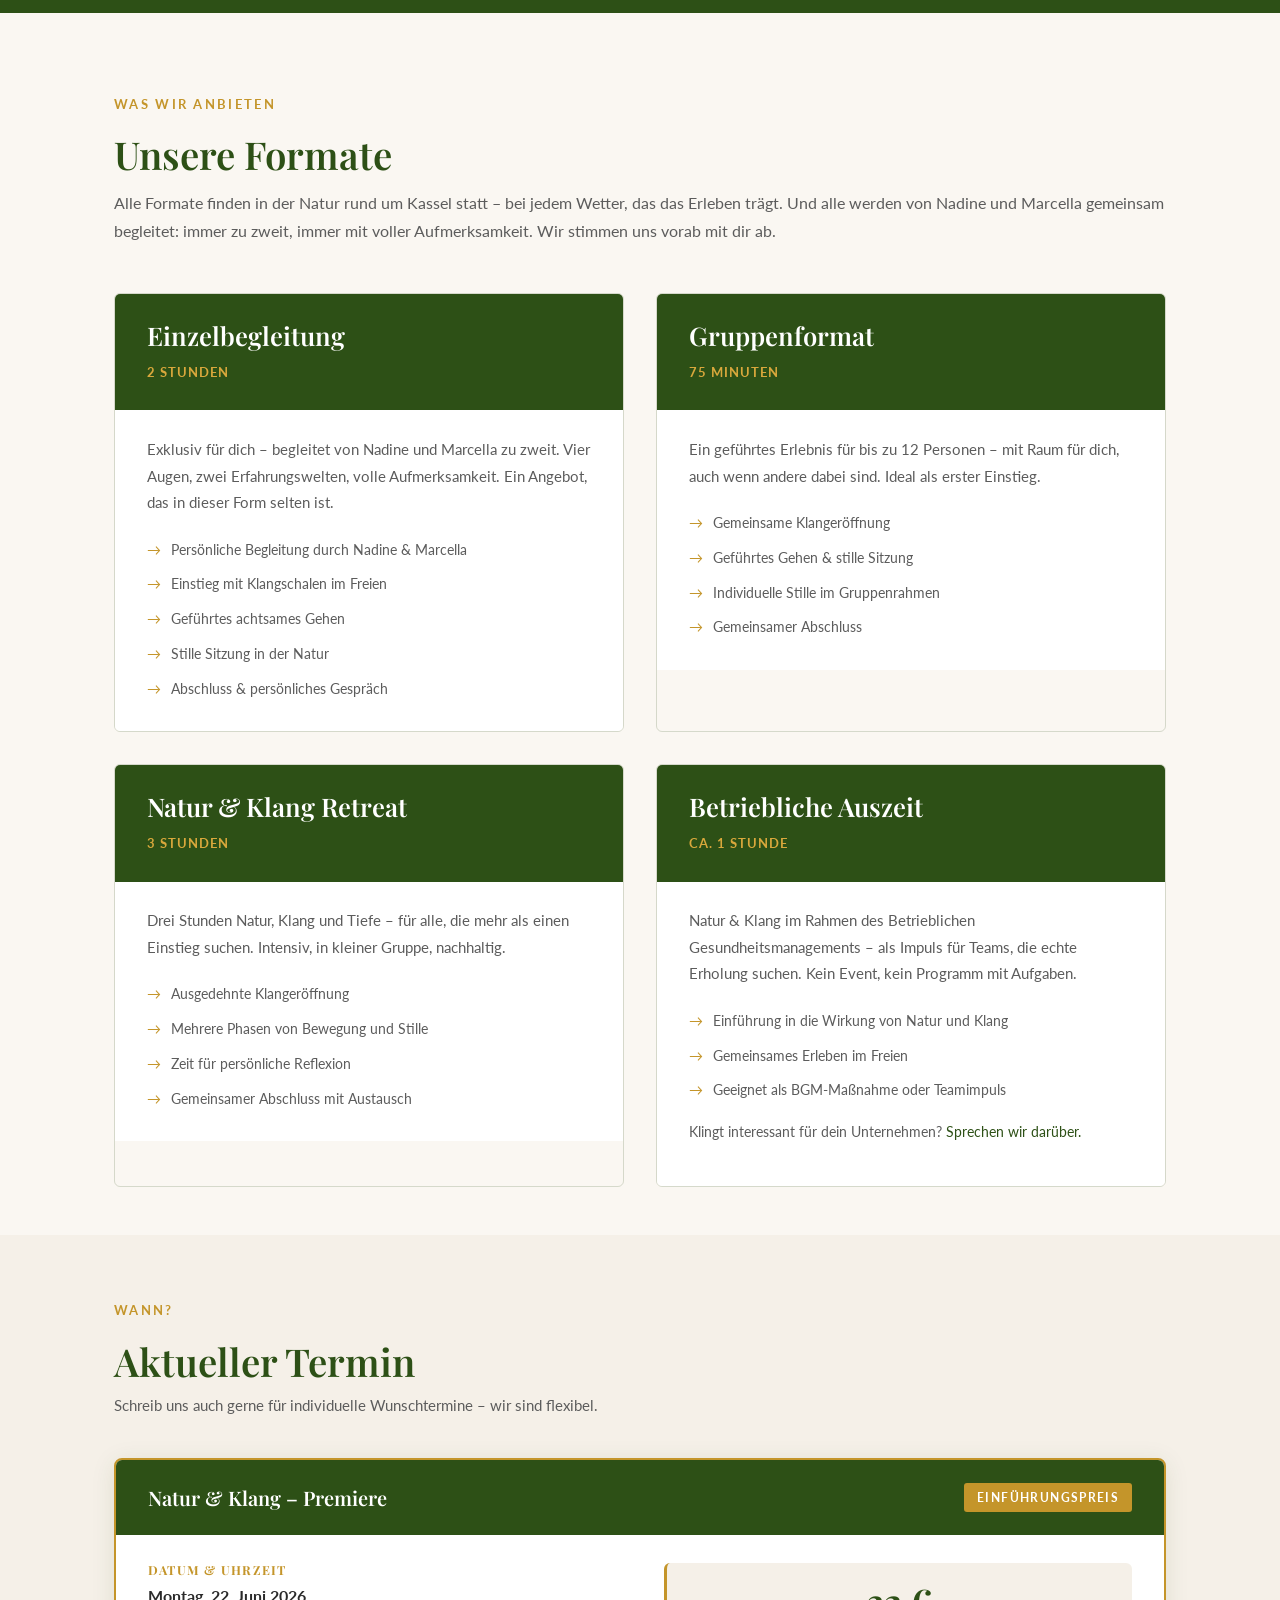
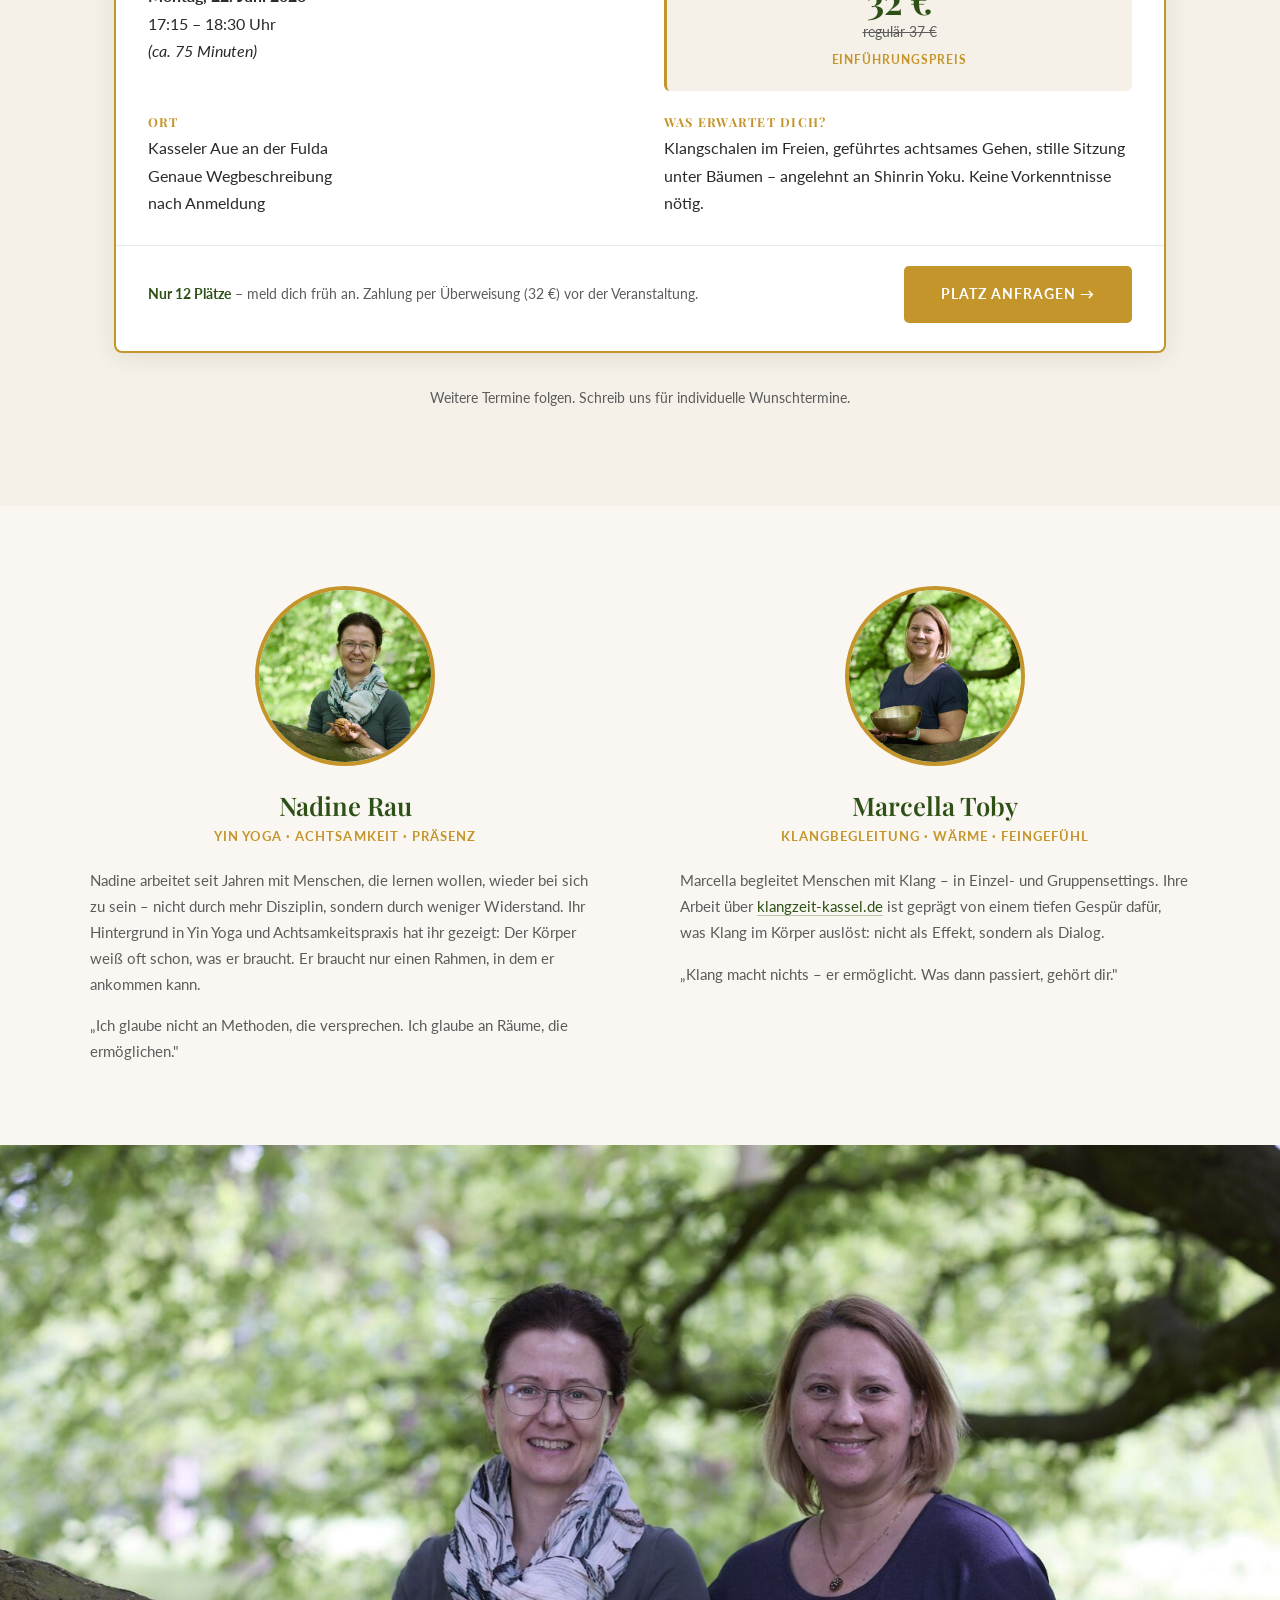
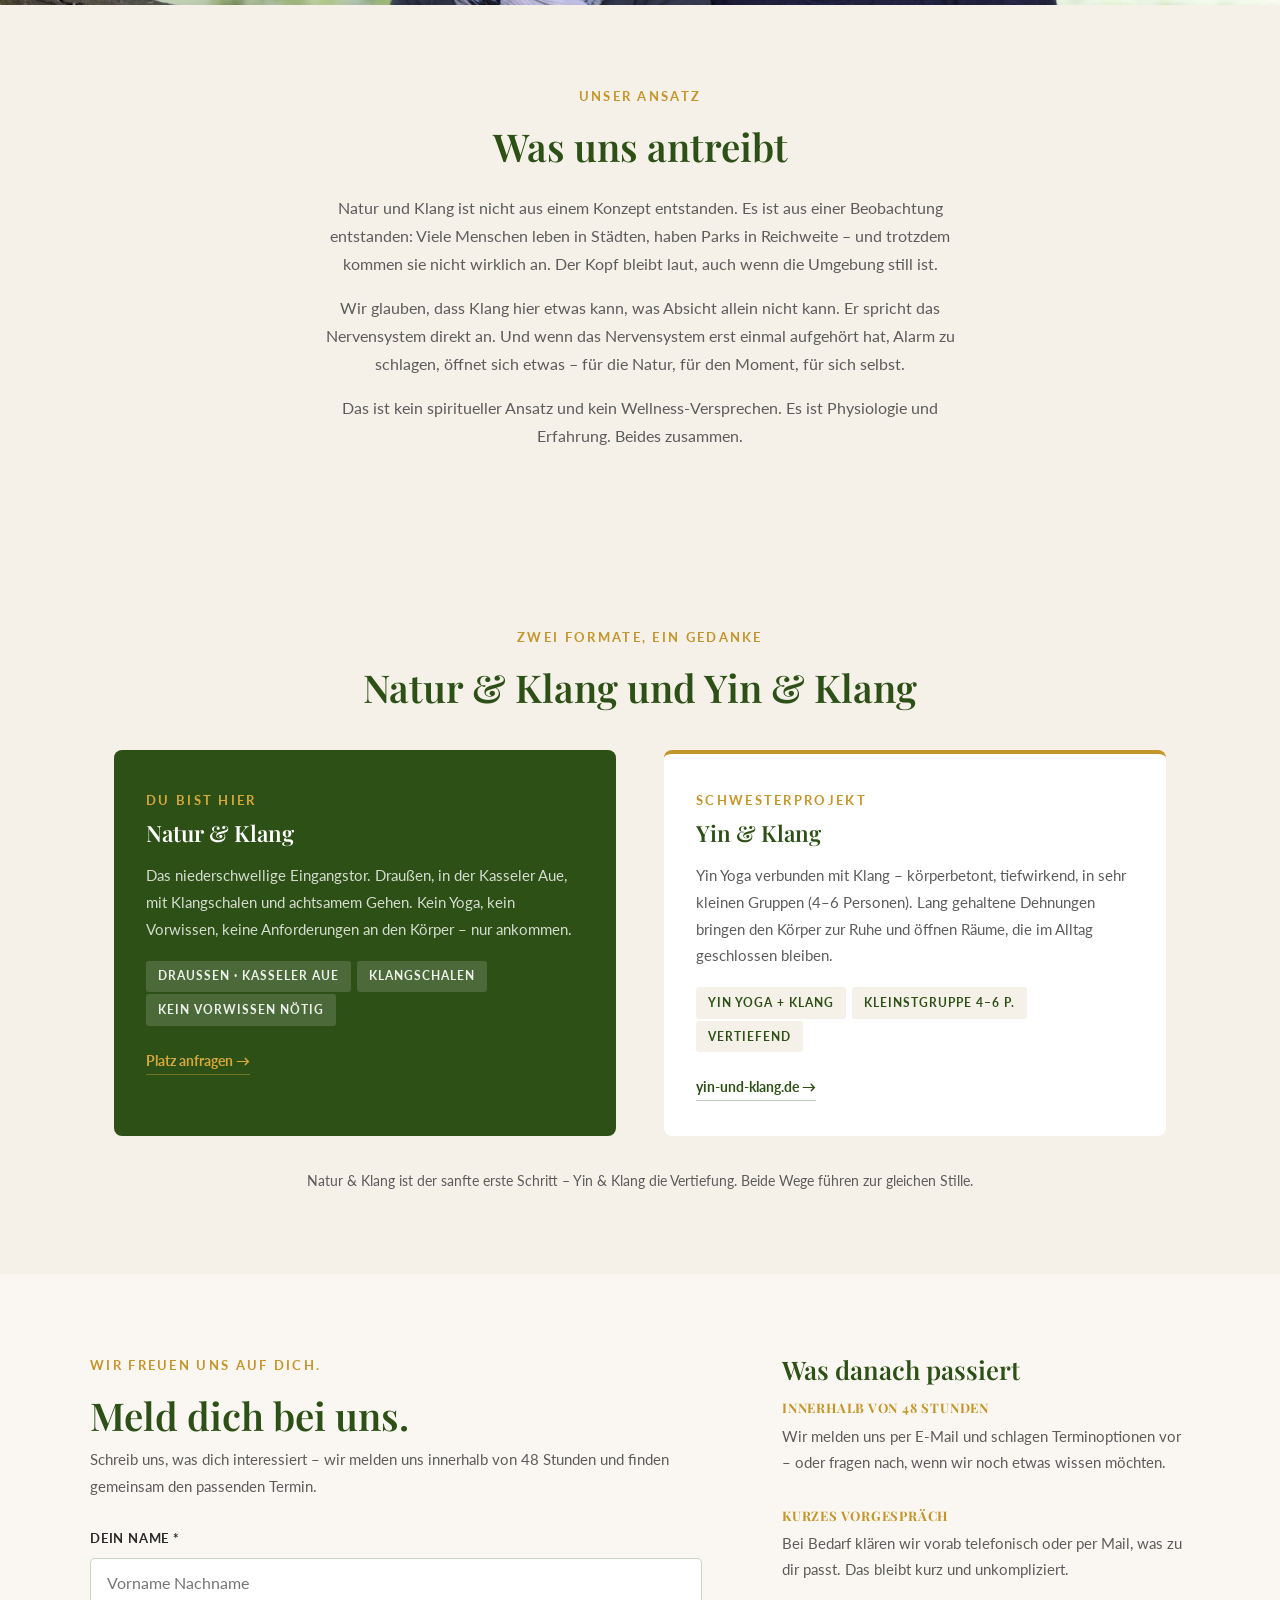
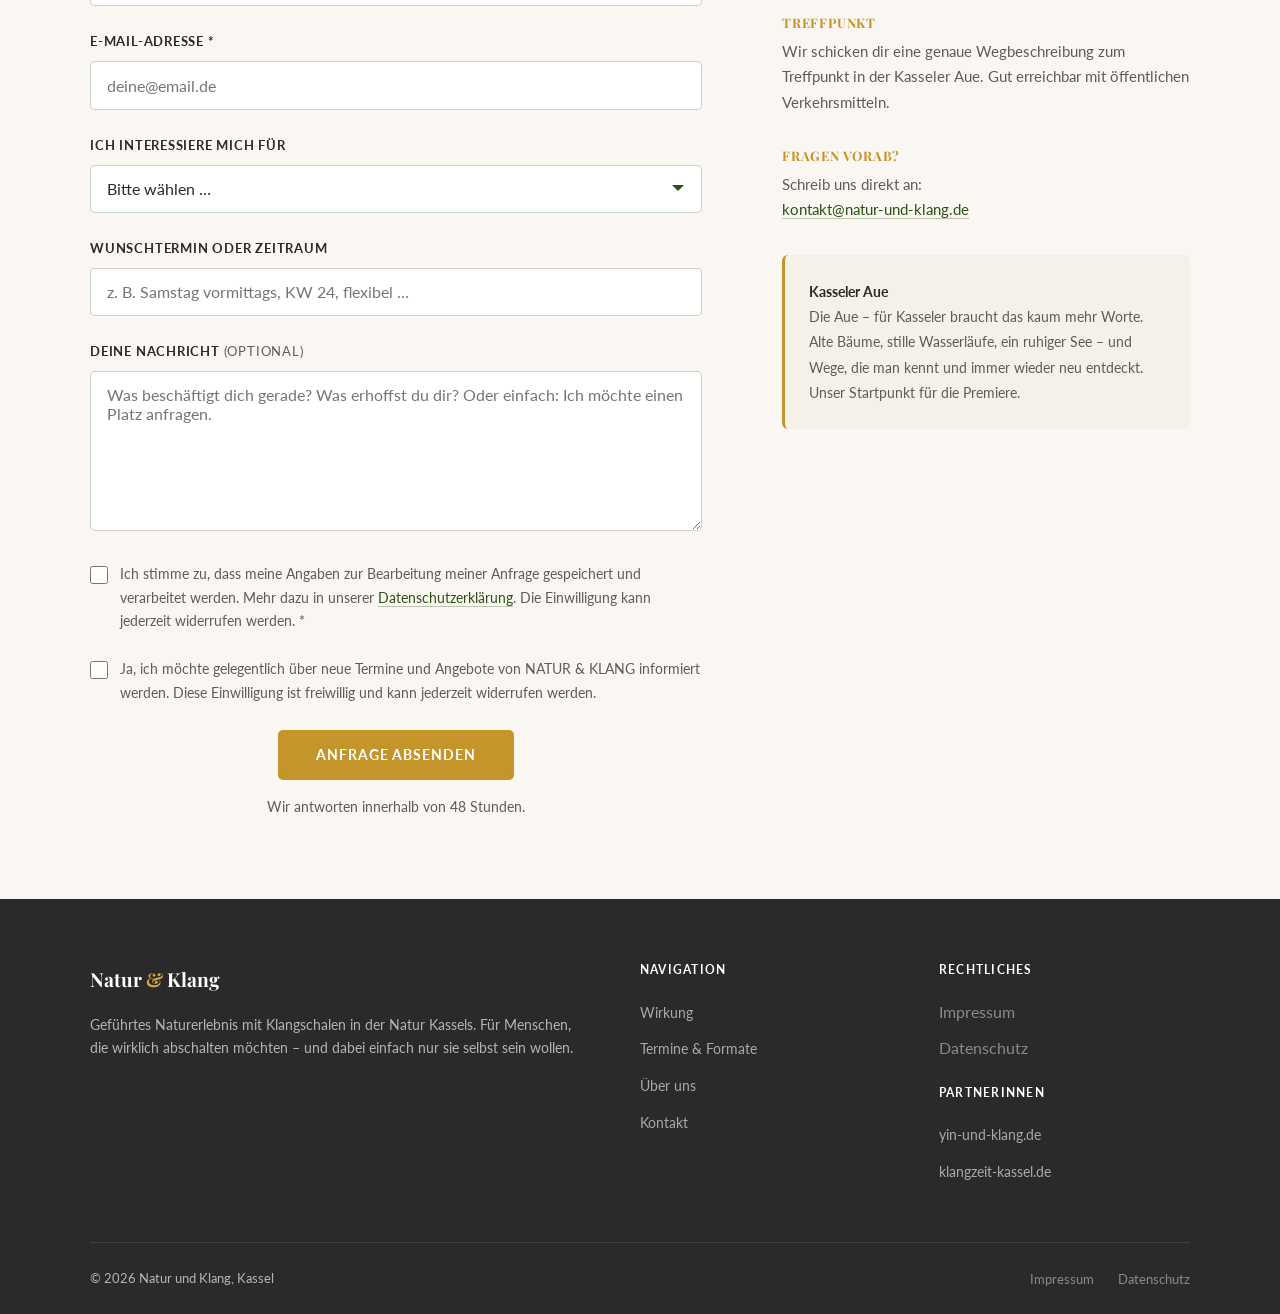
==== commit 5b1b9900: "Nadine finale Version 18.05.2026 Finale Version" ====
--- a/index.html
+++ b/index.html
@@ -492,9 +492,9 @@
 
     <!-- Formular -->
     <div>
-      <span class="eyebrow">Ohne Verpflichtung</span>
+      <span class="eyebrow">Wir freuen uns auf dich.</span>
       <h2 id="kontakt-heading" style="margin-bottom: 0.5rem;">Meld dich bei uns.</h2>
-      <p style="color: var(--grey); font-size: 0.95rem; margin-bottom: 1.75rem;">Kein Formular-Stress — schreib uns einfach, was dich interessiert. Wir melden uns innerhalb von 48 Stunden.</p>
+      <p style="color: var(--grey); font-size: 0.95rem; margin-bottom: 1.75rem;">Schreib uns, was dich interessiert – wir melden uns innerhalb von 48 Stunden und finden gemeinsam den passenden Termin.</p>
       <form id="kontaktForm" novalidate>
 
         <!-- Honeypot -->
@@ -691,13 +691,6 @@
       <p>Alle auf dieser Website verwendeten Fotografien wurden erstellt von <strong>Andreas Beutner</strong>, Fotografie. Alle Rechte vorbehalten.</p>
     </div>
 
-    <div class="modal-block">
-      <h2>Streitschlichtung</h2>
-      <p>Die Europäische Kommission stellt eine Plattform zur Online-Streitbeilegung (OS) bereit:
-        <a href="https://ec.europa.eu/consumers/odr/" target="_blank" rel="noopener">https://ec.europa.eu/consumers/odr/</a>
-      </p>
-      <p>Wir sind nicht bereit oder verpflichtet, an Streitbeilegungsverfahren vor einer Verbraucherschlichtungsstelle teilzunehmen.</p>
-    </div>
   </div>
 </div>
 
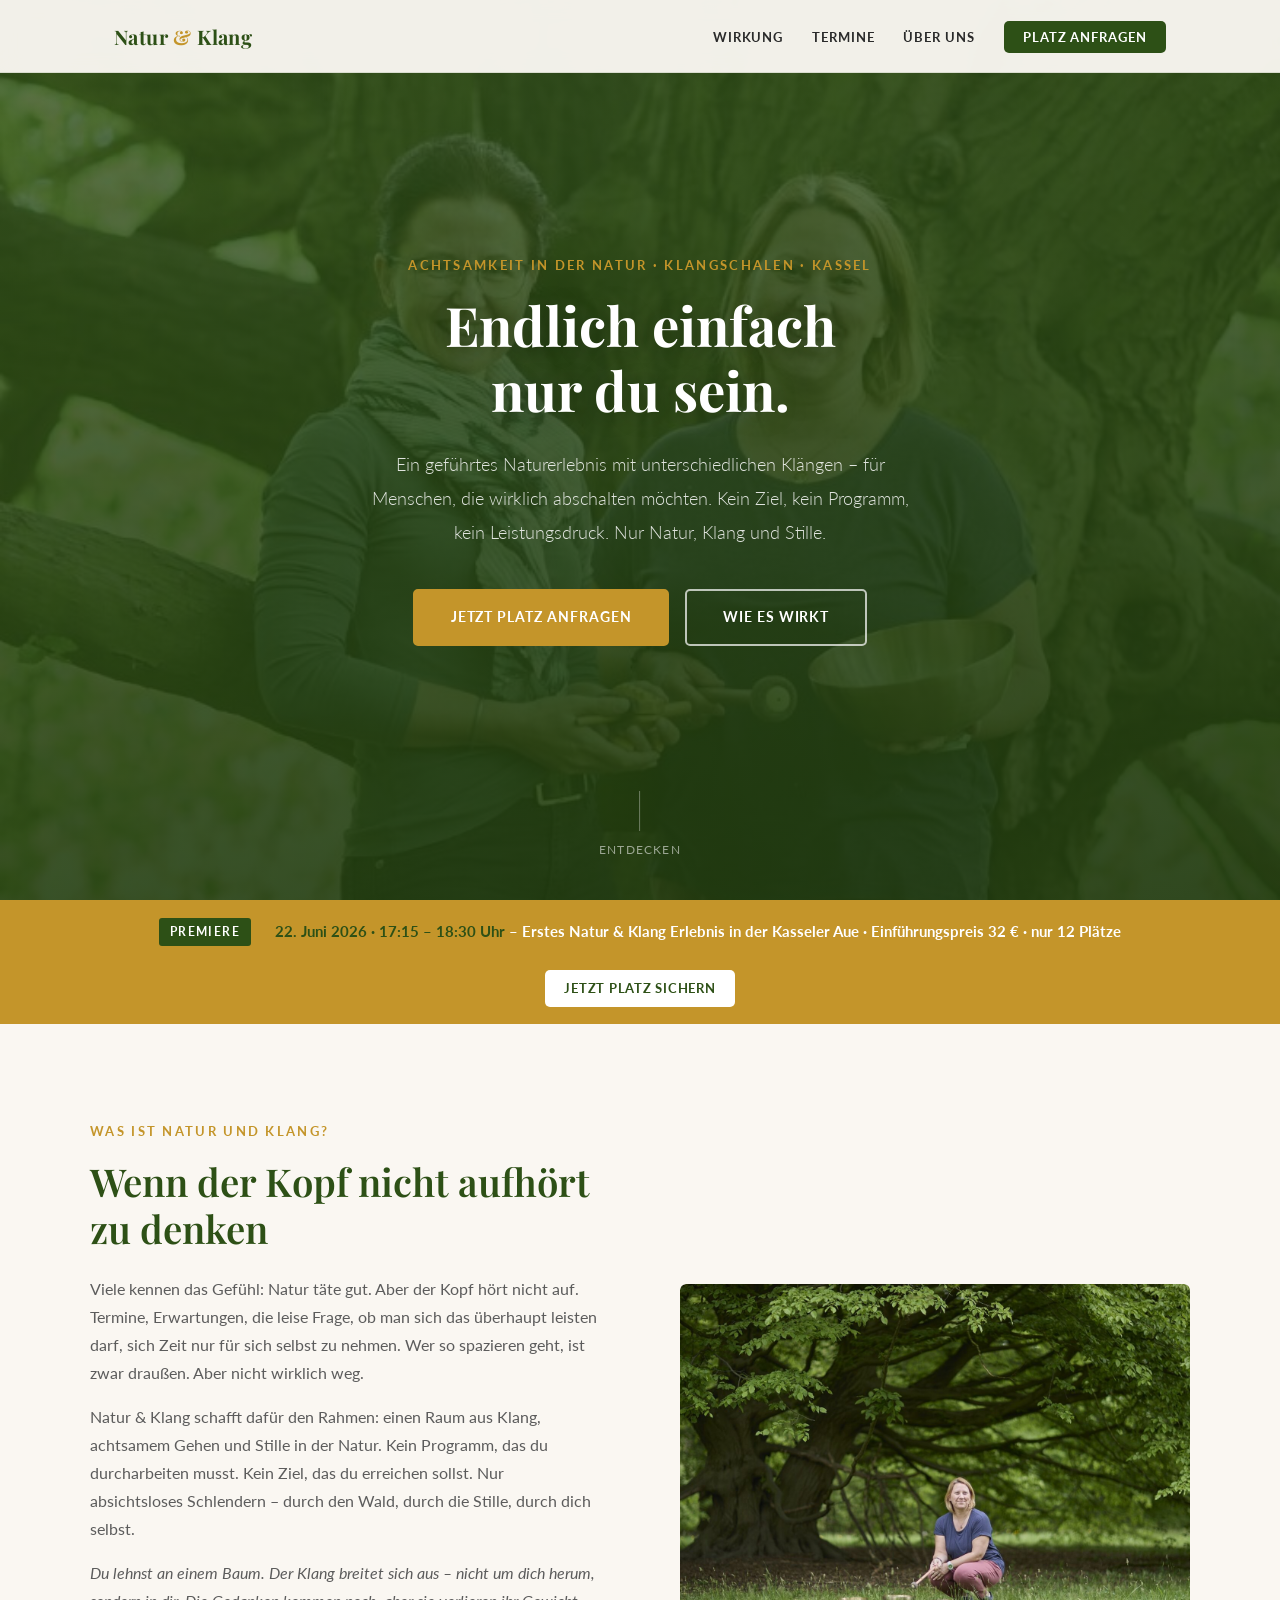
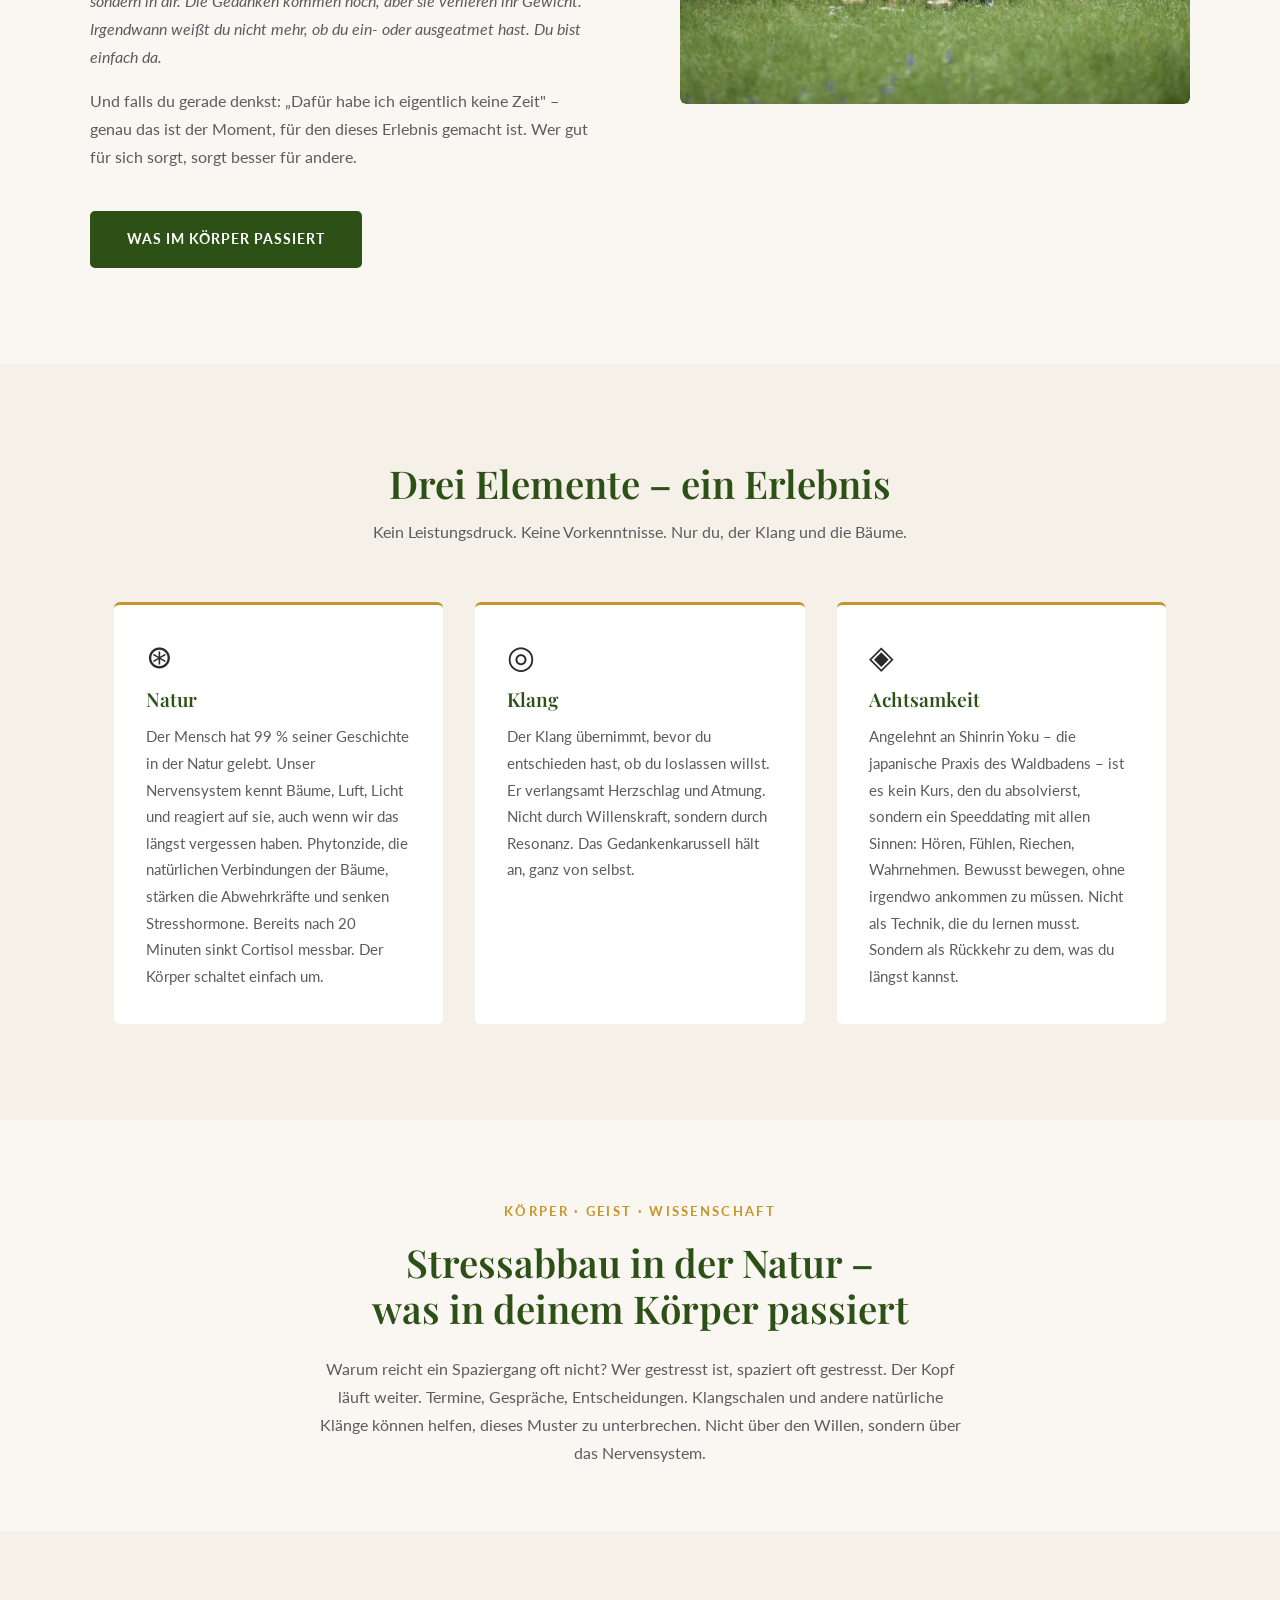
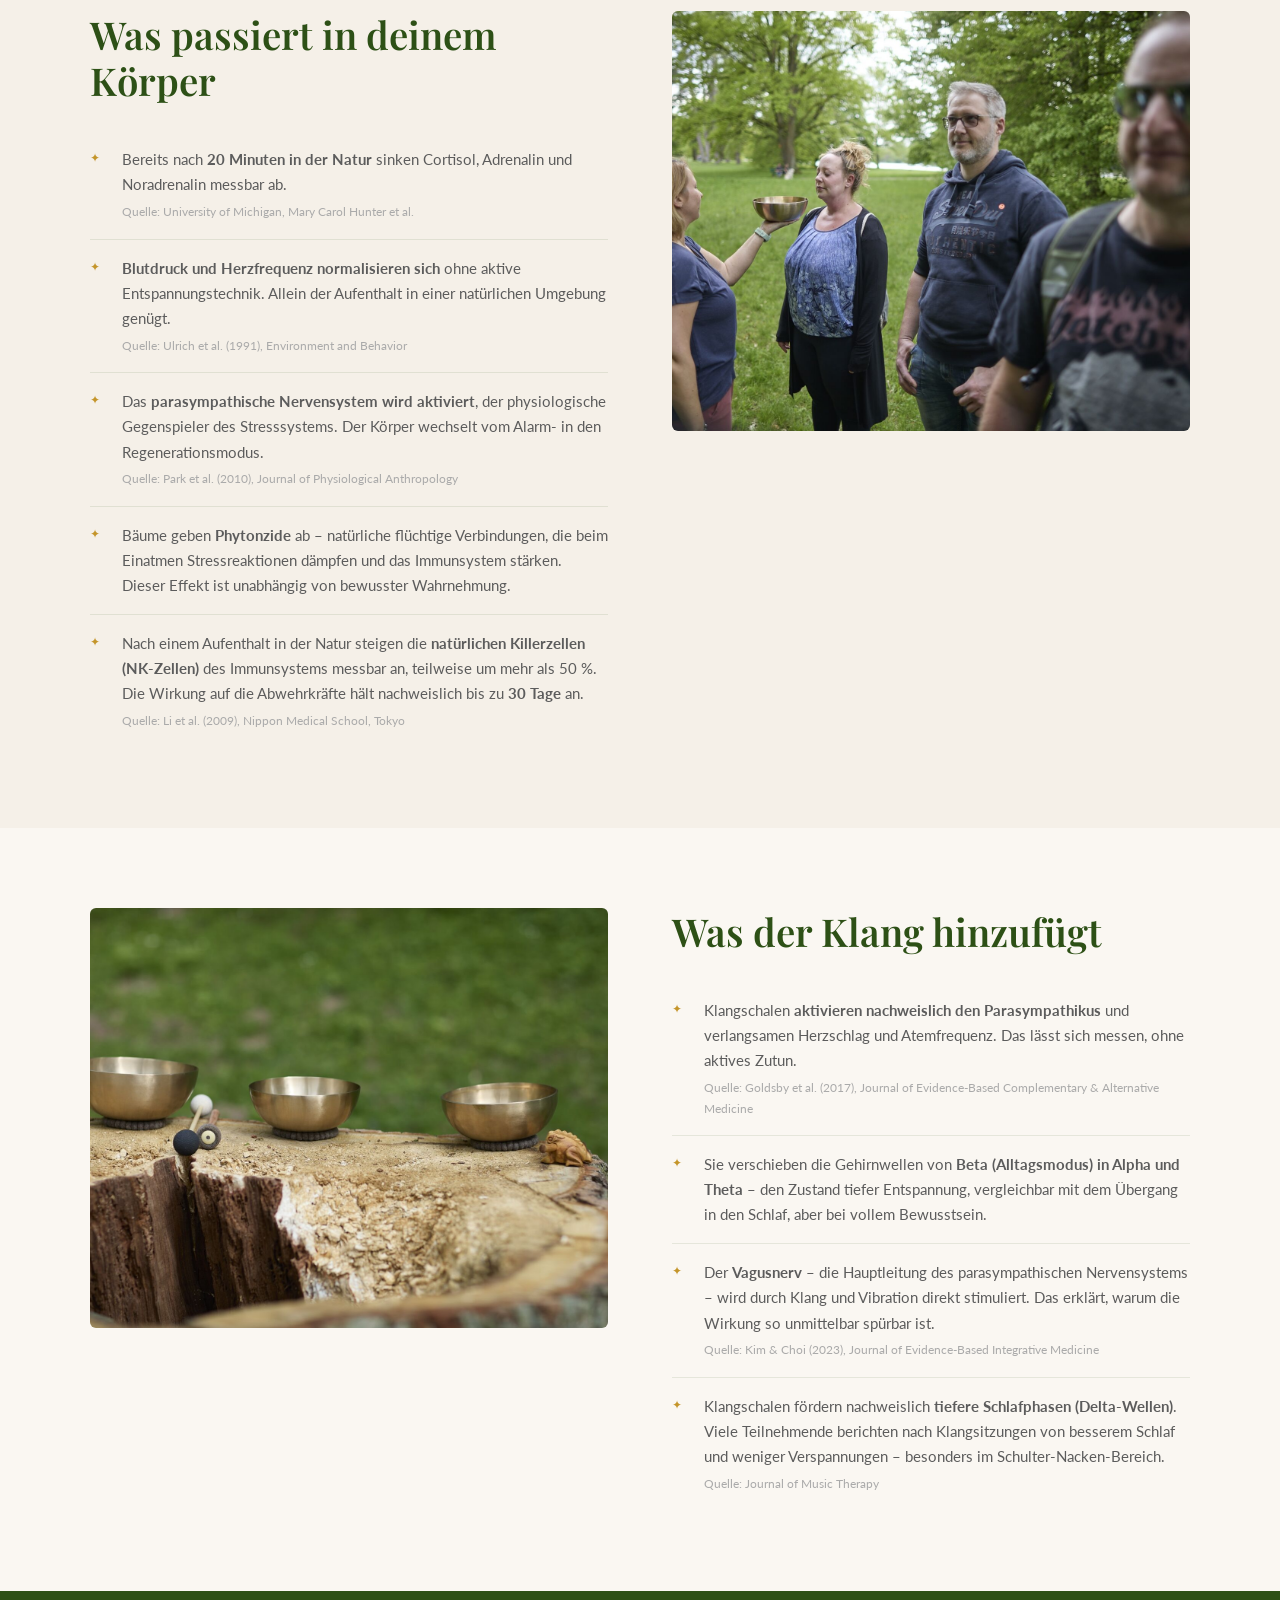
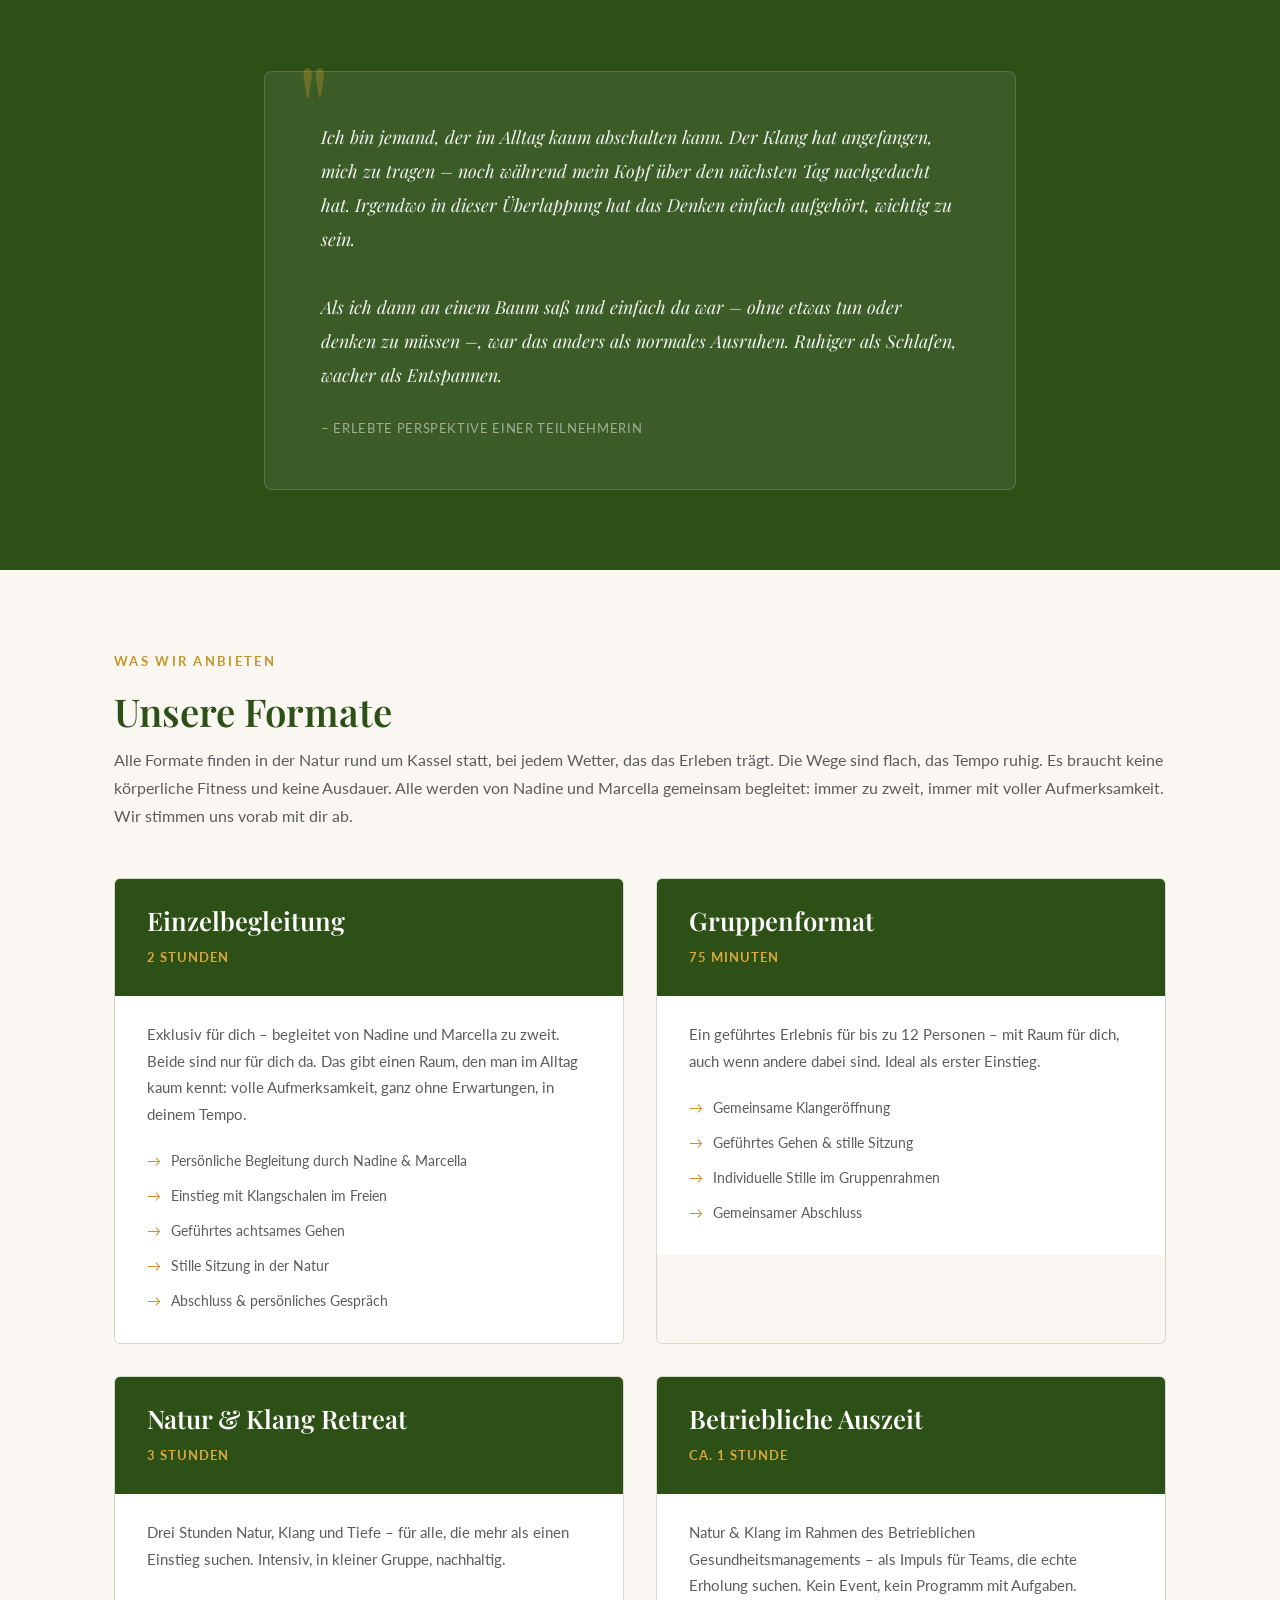
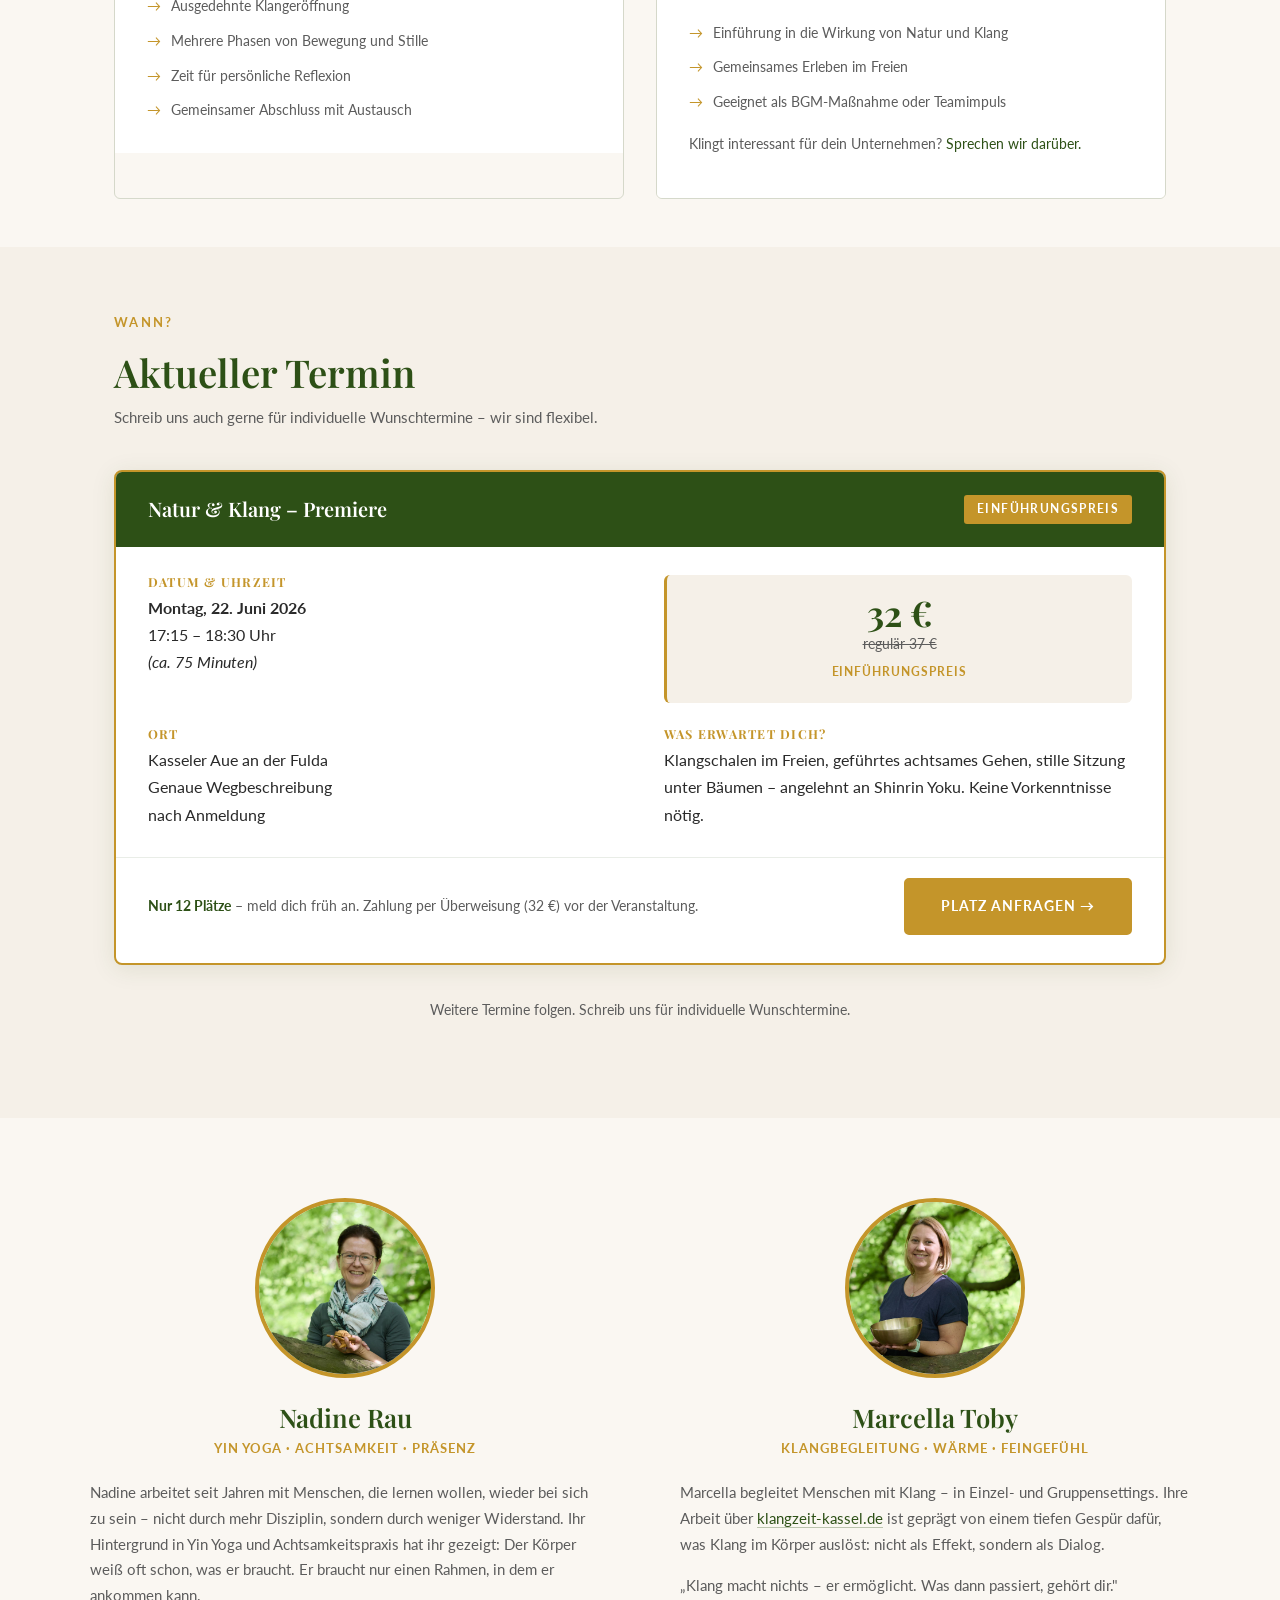
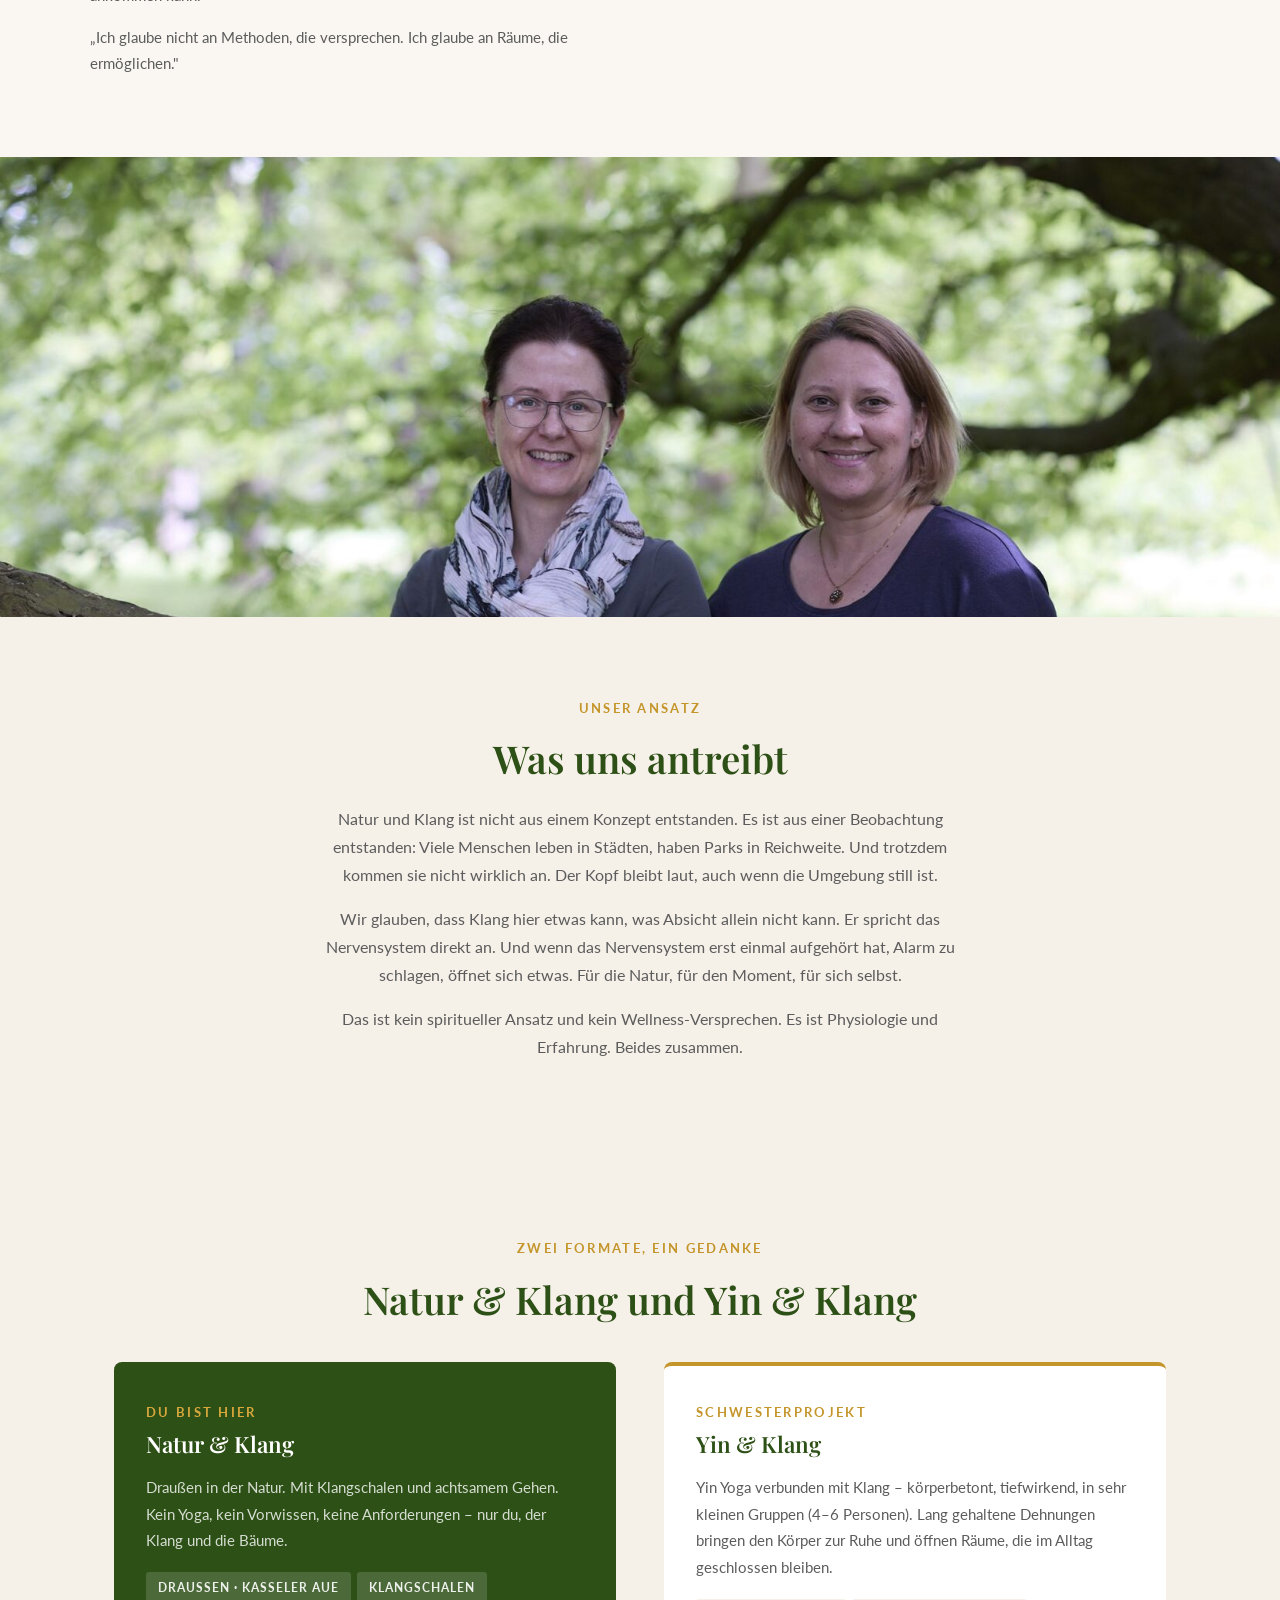
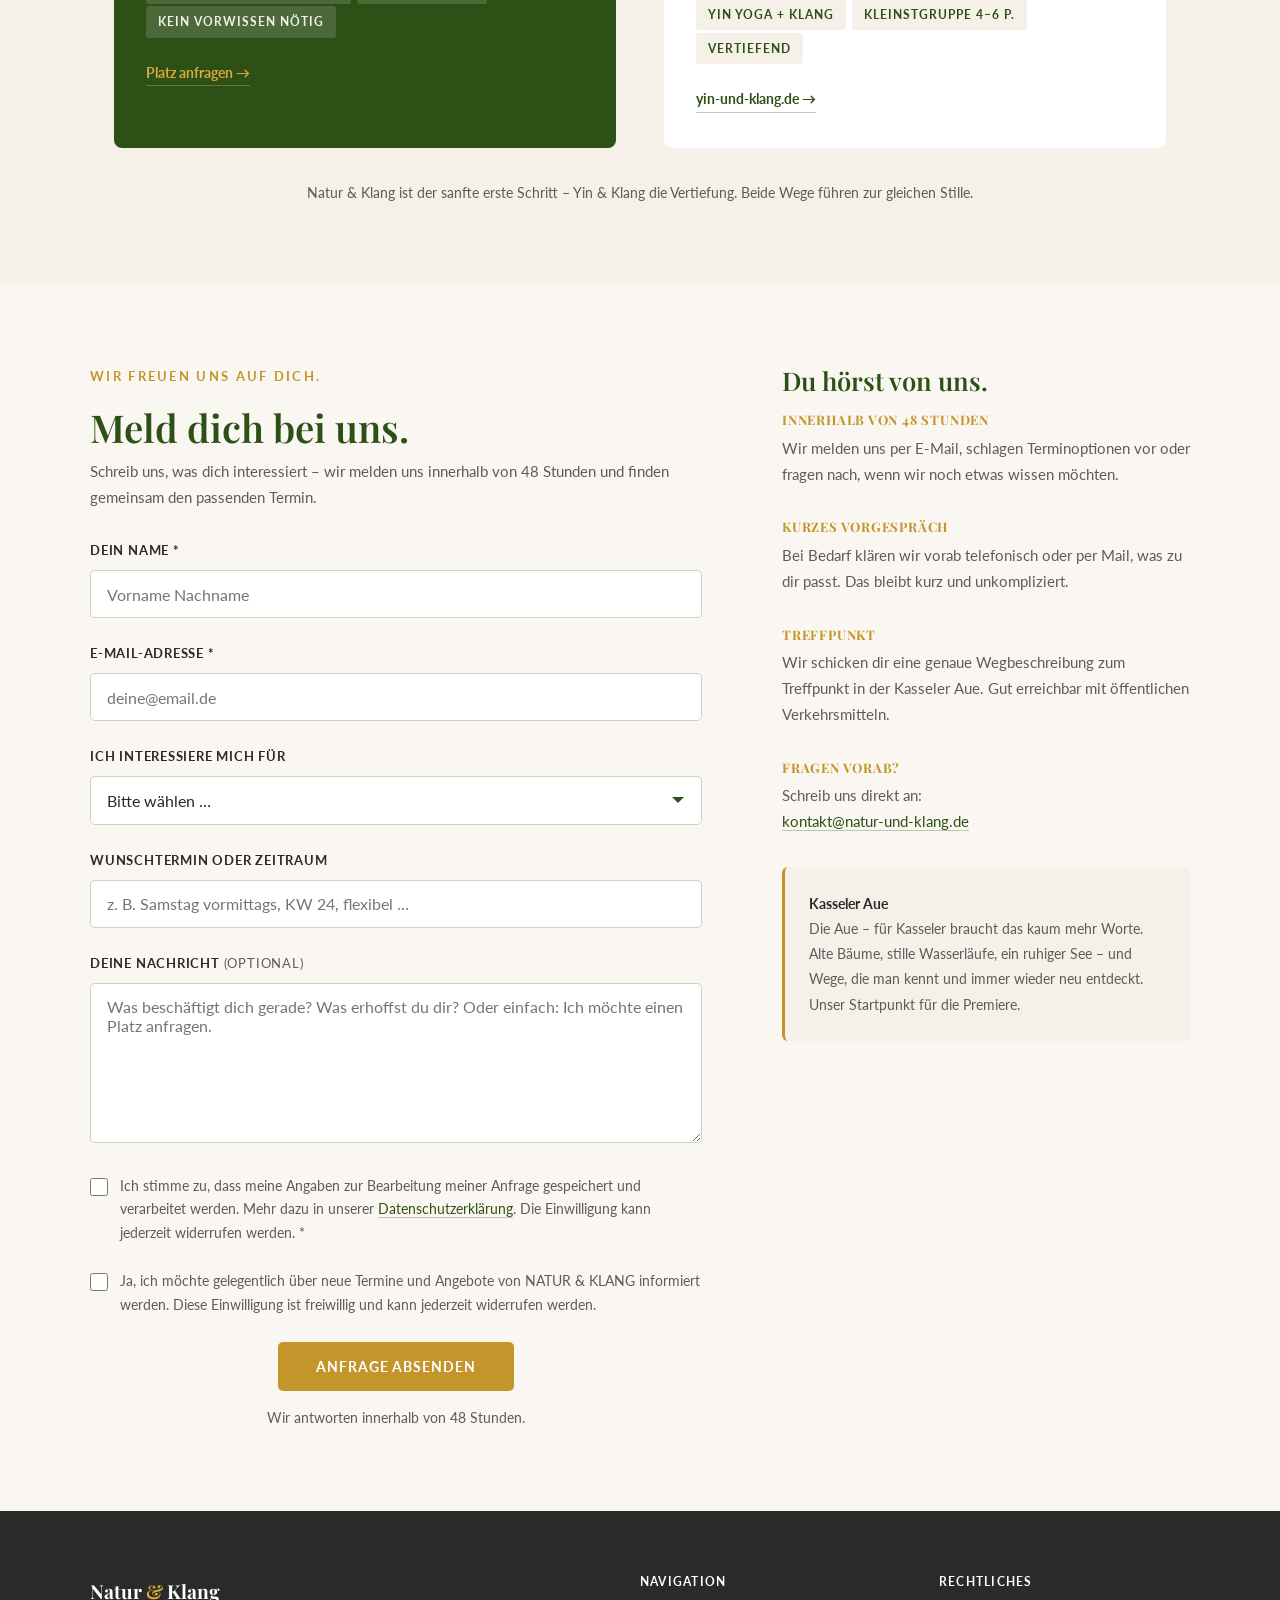
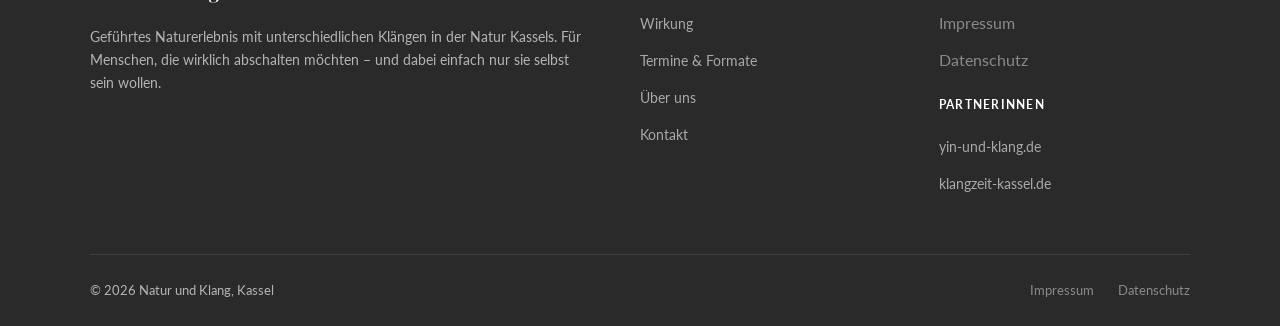
==== commit 7a129d94: "Nadine Version Newsletter Ueberarbeitung für Newsletter" ====
--- a/index.html
+++ b/index.html
@@ -109,9 +109,9 @@
   </div>
   <div class="hero-overlay" aria-hidden="true"></div>
   <div class="hero-content">
-    <span class="eyebrow">Klangschalen · Achtsamkeit in der Natur · Kassel</span>
-    <h1 id="hero-heading">Für einmal<br>einfach nur du sein.</h1>
-    <p class="lead">Ein geführtes Naturerlebnis mit Klangschalen – für Menschen, die wirklich abschalten möchten. Kein Ziel, kein Programm, kein Leistungsdruck. Nur Natur, Klang und Stille.</p>
+    <span class="eyebrow">Achtsamkeit in der Natur · Klangschalen · Kassel</span>
+    <h1 id="hero-heading">Endlich einfach<br>nur du sein.</h1>
+    <p class="lead">Ein geführtes Naturerlebnis mit unterschiedlichen Klängen – für Menschen, die wirklich abschalten möchten. Kein Ziel, kein Programm, kein Leistungsdruck. Nur Natur, Klang und Stille.</p>
     <div class="hero-buttons">
       <a href="#kontakt" class="btn btn-primary">Jetzt Platz anfragen</a>
       <a href="#wirkung" class="btn btn-outline-white">Wie es wirkt</a>
@@ -140,10 +140,10 @@
     <div class="intro-text">
       <span class="eyebrow">Was ist Natur und Klang?</span>
       <h2 id="intro-heading">Wenn der Kopf nicht aufhört zu denken</h2>
-      <p>Viele wissen: Natur täte gut. Und trotzdem läuft der Kopf weiter – auch wenn rundherum alles still ist. Wer mit Terminen, Erwartungen und To-do-Listen im Kopf spazieren geht, spaziert nur körperlich raus.</p>
-      <p>Natur & Klang schafft dafür den Rahmen: einen Raum aus Klang, achtsamem Gehen und Stille in der Natur – den du nicht steuern oder verstehen musst. Du bringst dich mit. Den Rest übernimmt das Erlebnis.</p>
+      <p>Viele kennen das Gefühl: Natur täte gut. Aber der Kopf hört nicht auf. Termine, Erwartungen, die leise Frage, ob man sich das überhaupt leisten darf, sich Zeit nur für sich selbst zu nehmen. Wer so spazieren geht, ist zwar draußen. Aber nicht wirklich weg.</p>
+      <p>Natur & Klang schafft dafür den Rahmen: einen Raum aus Klang, achtsamem Gehen und Stille in der Natur. Kein Programm, das du durcharbeiten musst. Kein Ziel, das du erreichen sollst. Nur absichtsloses Schlendern – durch den Wald, durch die Stille, durch dich selbst.</p>
       <p><em>Du lehnst an einem Baum. Der Klang breitet sich aus – nicht um dich herum, sondern in dir. Die Gedanken kommen noch, aber sie verlieren ihr Gewicht. Irgendwann weißt du nicht mehr, ob du ein- oder ausgeatmet hast. Du bist einfach da.</em></p>
-      <p>Das ist kein Wellness-Versprechen – und kein Programm, das du absolvieren musst. Es ist ein Erlebnis, das einfach passiert.</p>
+      <p>Und falls du gerade denkst: „Dafür habe ich eigentlich keine Zeit" – genau das ist der Moment, für den dieses Erlebnis gemacht ist. Wer gut für sich sorgt, sorgt besser für andere.</p>
       <a href="#wirkung" class="btn btn-green">Was im Körper passiert</a>
     </div>
     <div class="intro-image">
@@ -159,19 +159,19 @@
     <p>Kein Leistungsdruck. Keine Vorkenntnisse. Nur du, der Klang und die Bäume.</p>
     <div class="pillars-grid">
       <div class="pillar-card">
+        <div class="pillar-icon" aria-hidden="true">⊛</div>
+        <h3>Natur</h3>
+        <p>Der Mensch hat 99 % seiner Geschichte in der Natur gelebt. Unser Nervensystem kennt Bäume, Luft, Licht und reagiert auf sie, auch wenn wir das längst vergessen haben. Phytonzide, die natürlichen Verbindungen der Bäume, stärken die Abwehrkräfte und senken Stresshormone. Bereits nach 20 Minuten sinkt Cortisol messbar. Der Körper schaltet einfach um.</p>
+      </div>
+      <div class="pillar-card">
         <div class="pillar-icon" aria-hidden="true">◎</div>
         <h3>Klang</h3>
-        <p>Der Klang übernimmt, bevor du entschieden hast, ob du loslassen willst. Er verlangsamt Herzschlag und Atmung – ohne Willenskraft, durch Resonanz. Das Gedankenkarussell hält an, ganz von selbst.</p>
-      </div>
-      <div class="pillar-card">
-        <div class="pillar-icon" aria-hidden="true">⊛</div>
-        <h3>Natur</h3>
-        <p>Bäume, Luft, Stille – Natur in und um Kassel. Phytonzide, die natürlichen Verbindungen der Bäume, stärken das Immunsystem und senken Stresshormone. Bereits nach 20 Minuten sinken Cortisol und Adrenalin messbar – der Körper schaltet einfach um.</p>
+        <p>Der Klang übernimmt, bevor du entschieden hast, ob du loslassen willst. Er verlangsamt Herzschlag und Atmung. Nicht durch Willenskraft, sondern durch Resonanz. Das Gedankenkarussell hält an, ganz von selbst.</p>
       </div>
       <div class="pillar-card">
         <div class="pillar-icon" aria-hidden="true">◈</div>
         <h3>Achtsamkeit</h3>
-        <p>Angelehnt an Shinrin Yoku – die japanische Praxis des Waldbadens – führen wir dich bewusst in das Erleben: Hören, Fühlen, Wahrnehmen. Nicht als Technik, die du lernen musst. Sondern als Rückkehr zu dem, was du längst kannst.</p>
+        <p>Angelehnt an Shinrin Yoku – die japanische Praxis des Waldbadens – ist es kein Kurs, den du absolvierst, sondern ein Speeddating mit allen Sinnen: Hören, Fühlen, Riechen, Wahrnehmen. Bewusst bewegen, ohne irgendwo ankommen zu müssen. Nicht als Technik, die du lernen musst. Sondern als Rückkehr zu dem, was du längst kannst.</p>
       </div>
     </div>
   </div>
@@ -186,7 +186,7 @@
     <div class="container">
       <span class="eyebrow">Körper · Geist · Wissenschaft</span>
       <h2 id="wirkung-heading">Stressabbau in der Natur –<br>was in deinem Körper passiert</h2>
-      <p>Warum reicht ein Spaziergang oft nicht? Wer gestresst ist, spaziert oft gestresst. Der Kopf läuft weiter – Termine, Gespräche, Entscheidungen. Klangschalen unterbrechen dieses Muster auf einem anderen Weg: nicht über den Willen, sondern über das Nervensystem.</p>
+      <p>Warum reicht ein Spaziergang oft nicht? Wer gestresst ist, spaziert oft gestresst. Der Kopf läuft weiter. Termine, Gespräche, Entscheidungen. Klangschalen und andere natürliche Klänge können helfen, dieses Muster zu unterbrechen. Nicht über den Willen, sondern über das Nervensystem.</p>
     </div>
   </div>
 
@@ -201,13 +201,19 @@
             <span class="fact-source">Quelle: University of Michigan, Mary Carol Hunter et al.</span>
           </li>
           <li>
-            <strong>Blutdruck und Herzfrequenz normalisieren sich</strong> ohne aktive Entspannungstechnik – allein durch den Aufenthalt in einer natürlichen Umgebung.
+            <strong>Blutdruck und Herzfrequenz normalisieren sich</strong> ohne aktive Entspannungstechnik. Allein der Aufenthalt in einer natürlichen Umgebung genügt.
+            <span class="fact-source">Quelle: Ulrich et al. (1991), Environment and Behavior</span>
           </li>
           <li>
-            Das <strong>parasympathische Nervensystem wird aktiviert</strong> – der physiologische Gegenspieler des Stresssystems. Der Körper wechselt vom Alarm- in den Regenerationsmodus.
+            Das <strong>parasympathische Nervensystem wird aktiviert</strong>, der physiologische Gegenspieler des Stresssystems. Der Körper wechselt vom Alarm- in den Regenerationsmodus.
+            <span class="fact-source">Quelle: Park et al. (2010), Journal of Physiological Anthropology</span>
           </li>
           <li>
             Bäume geben <strong>Phytonzide</strong> ab – natürliche flüchtige Verbindungen, die beim Einatmen Stressreaktionen dämpfen und das Immunsystem stärken. Dieser Effekt ist unabhängig von bewusster Wahrnehmung.
+          </li>
+          <li>
+            Nach einem Aufenthalt in der Natur steigen die <strong>natürlichen Killerzellen (NK-Zellen)</strong> des Immunsystems messbar an, teilweise um mehr als 50 %. Die Wirkung auf die Abwehrkräfte hält nachweislich bis zu <strong>30 Tage</strong> an.
+            <span class="fact-source">Quelle: Li et al. (2009), Nippon Medical School, Tokyo</span>
           </li>
         </ul>
       </div>
@@ -224,7 +230,8 @@
         <h2 id="block2-heading">Was der Klang hinzufügt</h2>
         <ul class="fact-list">
           <li>
-            Klangschalen <strong>aktivieren nachweislich den Parasympathikus</strong> und verlangsamen Herzschlag und Atemfrequenz – messbar, ohne aktives Zutun der Person.
+            Klangschalen <strong>aktivieren nachweislich den Parasympathikus</strong> und verlangsamen Herzschlag und Atemfrequenz. Das lässt sich messen, ohne aktives Zutun.
+            <span class="fact-source">Quelle: Goldsby et al. (2017), Journal of Evidence-Based Complementary &amp; Alternative Medicine</span>
           </li>
           <li>
             Sie verschieben die Gehirnwellen von <strong>Beta (Alltagsmodus) in Alpha und Theta</strong> – den Zustand tiefer Entspannung, vergleichbar mit dem Übergang in den Schlaf, aber bei vollem Bewusstsein.
@@ -232,6 +239,10 @@
           <li>
             Der <strong>Vagusnerv</strong> – die Hauptleitung des parasympathischen Nervensystems – wird durch Klang und Vibration direkt stimuliert. Das erklärt, warum die Wirkung so unmittelbar spürbar ist.
             <span class="fact-source">Quelle: Kim &amp; Choi (2023), Journal of Evidence-Based Integrative Medicine</span>
+          </li>
+          <li>
+            Klangschalen fördern nachweislich <strong>tiefere Schlafphasen (Delta-Wellen)</strong>. Viele Teilnehmende berichten nach Klangsitzungen von besserem Schlaf und weniger Verspannungen – besonders im Schulter-Nacken-Bereich.
+            <span class="fact-source">Quelle: Journal of Music Therapy</span>
           </li>
         </ul>
       </div>
@@ -264,7 +275,7 @@
   <div class="container">
     <span class="eyebrow">Was wir anbieten</span>
     <h2 id="formate-heading">Unsere Formate</h2>
-    <p>Alle Formate finden in der Natur rund um Kassel statt – bei jedem Wetter, das das Erleben trägt. Und alle werden von Nadine und Marcella gemeinsam begleitet: immer zu zweit, immer mit voller Aufmerksamkeit. Wir stimmen uns vorab mit dir ab.</p>
+    <p>Alle Formate finden in der Natur rund um Kassel statt, bei jedem Wetter, das das Erleben trägt. Die Wege sind flach, das Tempo ruhig. Es braucht keine körperliche Fitness und keine Ausdauer. Alle werden von Nadine und Marcella gemeinsam begleitet: immer zu zweit, immer mit voller Aufmerksamkeit. Wir stimmen uns vorab mit dir ab.</p>
     <div class="formats-grid">
 
       <article class="format-card">
@@ -273,7 +284,7 @@
           <span class="format-duration">2 Stunden</span>
         </div>
         <div class="format-card-body">
-          <p>Exklusiv für dich – begleitet von Nadine und Marcella zu zweit. Vier Augen, zwei Erfahrungswelten, volle Aufmerksamkeit. Ein Angebot, das in dieser Form selten ist.</p>
+          <p>Exklusiv für dich – begleitet von Nadine und Marcella zu zweit. Beide sind nur für dich da. Das gibt einen Raum, den man im Alltag kaum kennt: volle Aufmerksamkeit, ganz ohne Erwartungen, in deinem Tempo.</p>
           <ul>
             <li>Persönliche Begleitung durch Nadine &amp; Marcella</li>
             <li>Einstieg mit Klangschalen im Freien</li>
@@ -436,8 +447,8 @@
     <div class="container">
       <span class="eyebrow">Unser Ansatz</span>
       <h2 id="phil-heading">Was uns antreibt</h2>
-      <p>Natur und Klang ist nicht aus einem Konzept entstanden. Es ist aus einer Beobachtung entstanden: Viele Menschen leben in Städten, haben Parks in Reichweite – und trotzdem kommen sie nicht wirklich an. Der Kopf bleibt laut, auch wenn die Umgebung still ist.</p>
-      <p>Wir glauben, dass Klang hier etwas kann, was Absicht allein nicht kann. Er spricht das Nervensystem direkt an. Und wenn das Nervensystem erst einmal aufgehört hat, Alarm zu schlagen, öffnet sich etwas – für die Natur, für den Moment, für sich selbst.</p>
+      <p>Natur und Klang ist nicht aus einem Konzept entstanden. Es ist aus einer Beobachtung entstanden: Viele Menschen leben in Städten, haben Parks in Reichweite. Und trotzdem kommen sie nicht wirklich an. Der Kopf bleibt laut, auch wenn die Umgebung still ist.</p>
+      <p>Wir glauben, dass Klang hier etwas kann, was Absicht allein nicht kann. Er spricht das Nervensystem direkt an. Und wenn das Nervensystem erst einmal aufgehört hat, Alarm zu schlagen, öffnet sich etwas. Für die Natur, für den Moment, für sich selbst.</p>
       <p>Das ist kein spiritueller Ansatz und kein Wellness-Versprechen. Es ist Physiologie und Erfahrung. Beides zusammen.</p>
     </div>
   </div>
@@ -456,7 +467,7 @@
       <div class="partner-card partner-card--highlight">
         <span class="eyebrow" style="color: var(--gold-light);">Du bist hier</span>
         <h3>Natur &amp; Klang</h3>
-        <p>Das niederschwellige Eingangstor. Draußen, in der Kasseler Aue, mit Klangschalen und achtsamem Gehen. Kein Yoga, kein Vorwissen, keine Anforderungen an den Körper – nur ankommen.</p>
+        <p>Draußen in der Natur. Mit Klangschalen und achtsamem Gehen. Kein Yoga, kein Vorwissen, keine Anforderungen – nur du, der Klang und die Bäume.</p>
         <div style="margin-top: 1rem;">
           <span class="partner-tag">Draußen · Kasseler Aue</span>
           <span class="partner-tag">Klangschalen</span>
@@ -566,11 +577,11 @@
 
     <!-- Sidebar -->
     <aside class="kontakt-sidebar" aria-label="Kontaktinformationen">
-      <h3>Was danach passiert</h3>
+      <h3>Du hörst von uns.</h3>
 
       <div class="kontakt-info-block">
         <h4>Innerhalb von 48 Stunden</h4>
-        <p>Wir melden uns per E-Mail und schlagen Terminoptionen vor – oder fragen nach, wenn wir noch etwas wissen möchten.</p>
+        <p>Wir melden uns per E-Mail, schlagen Terminoptionen vor oder fragen nach, wenn wir noch etwas wissen möchten.</p>
       </div>
 
       <div class="kontakt-info-block">
@@ -608,7 +619,7 @@
   <div class="footer-grid">
     <div class="footer-brand">
       <a href="#home" class="footer-logo">Natur <span>&</span> Klang</a>
-      <p>Geführtes Naturerlebnis mit Klangschalen in der Natur Kassels. Für Menschen, die wirklich abschalten möchten – und dabei einfach nur sie selbst sein wollen.</p>
+      <p>Geführtes Naturerlebnis mit unterschiedlichen Klängen in der Natur Kassels. Für Menschen, die wirklich abschalten möchten – und dabei einfach nur sie selbst sein wollen.</p>
     </div>
     <div class="footer-col">
       <h4>Navigation</h4>
@@ -688,7 +699,7 @@
 
     <div class="modal-block">
       <h2>Bildnachweis</h2>
-      <p>Alle auf dieser Website verwendeten Fotografien wurden erstellt von <strong>Andreas Beutner</strong>, Fotografie. Alle Rechte vorbehalten.</p>
+      <p>Alle auf dieser Website verwendeten Fotografien wurden erstellt von <strong>Andreas Beutner</strong>, Trochly Photography, <a href="mailto:trochly@t-online.de">trochly@t-online.de</a></p>
     </div>
 
   </div>
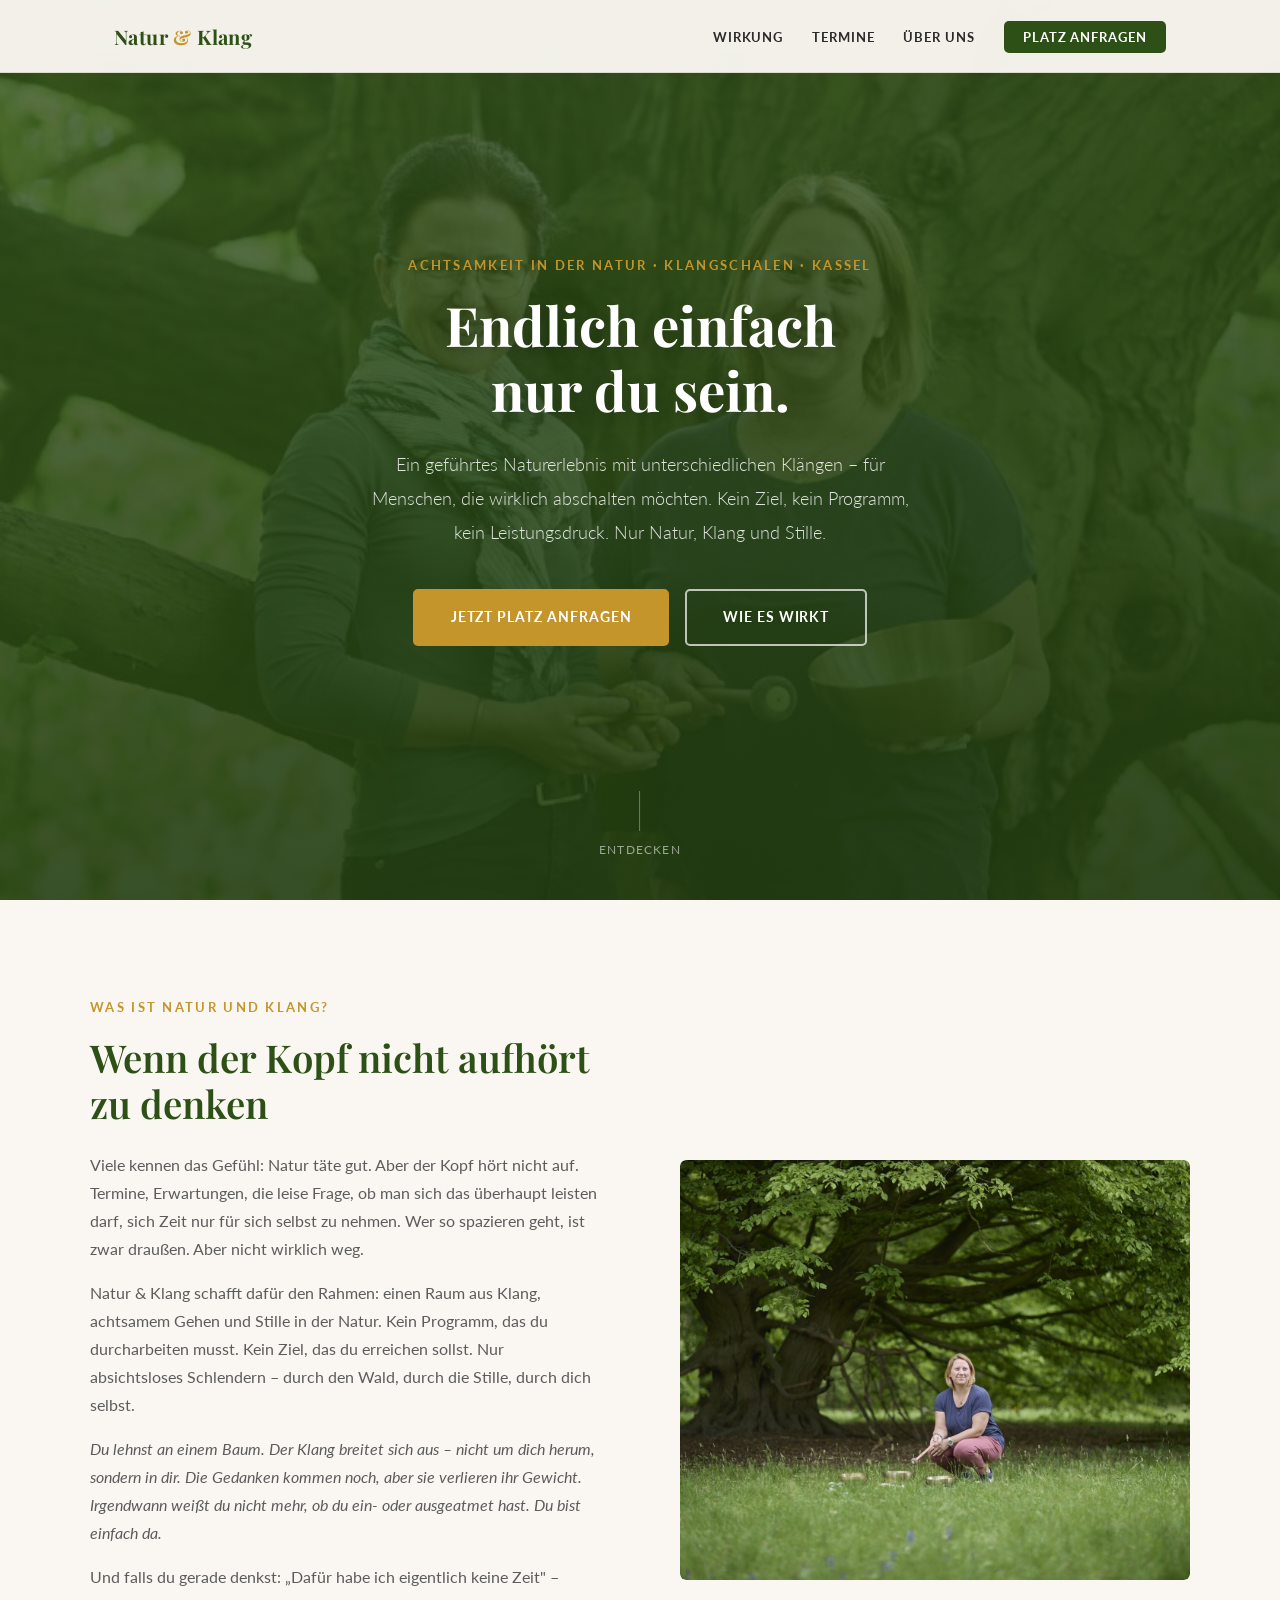
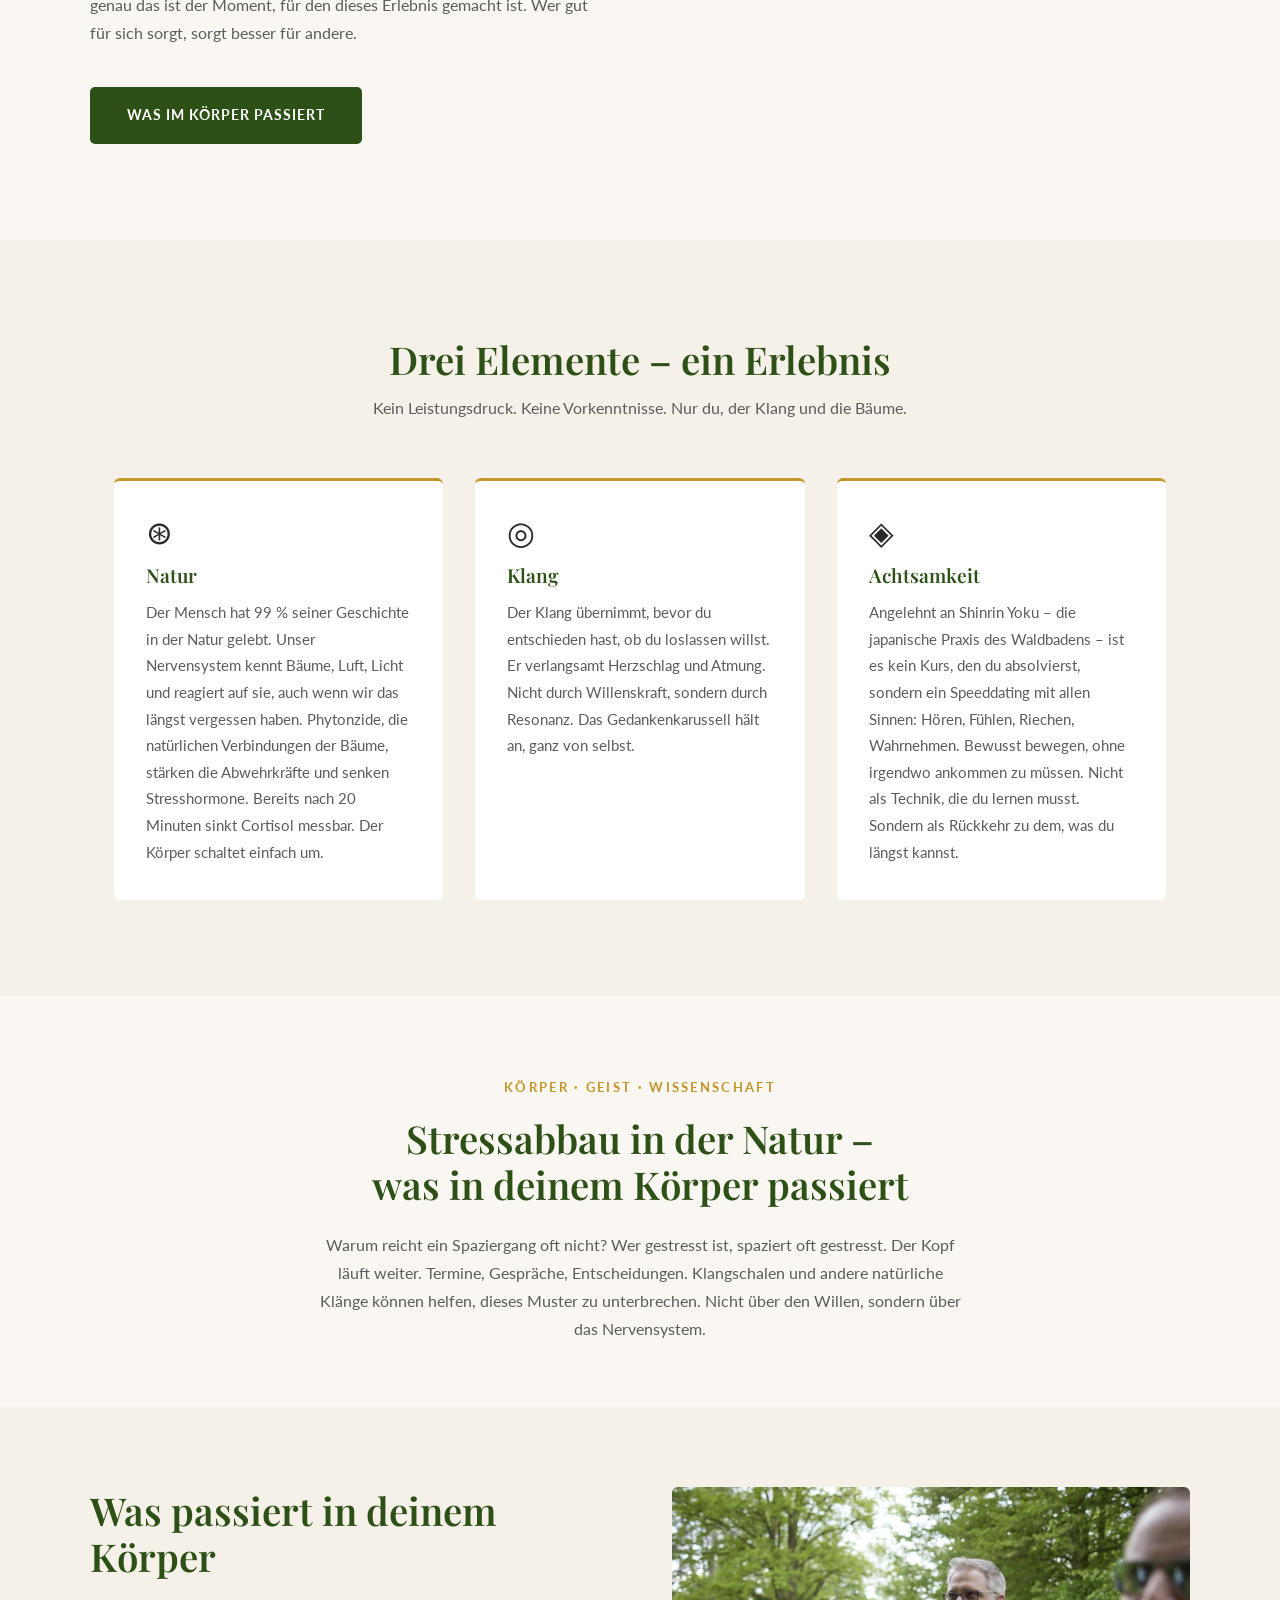
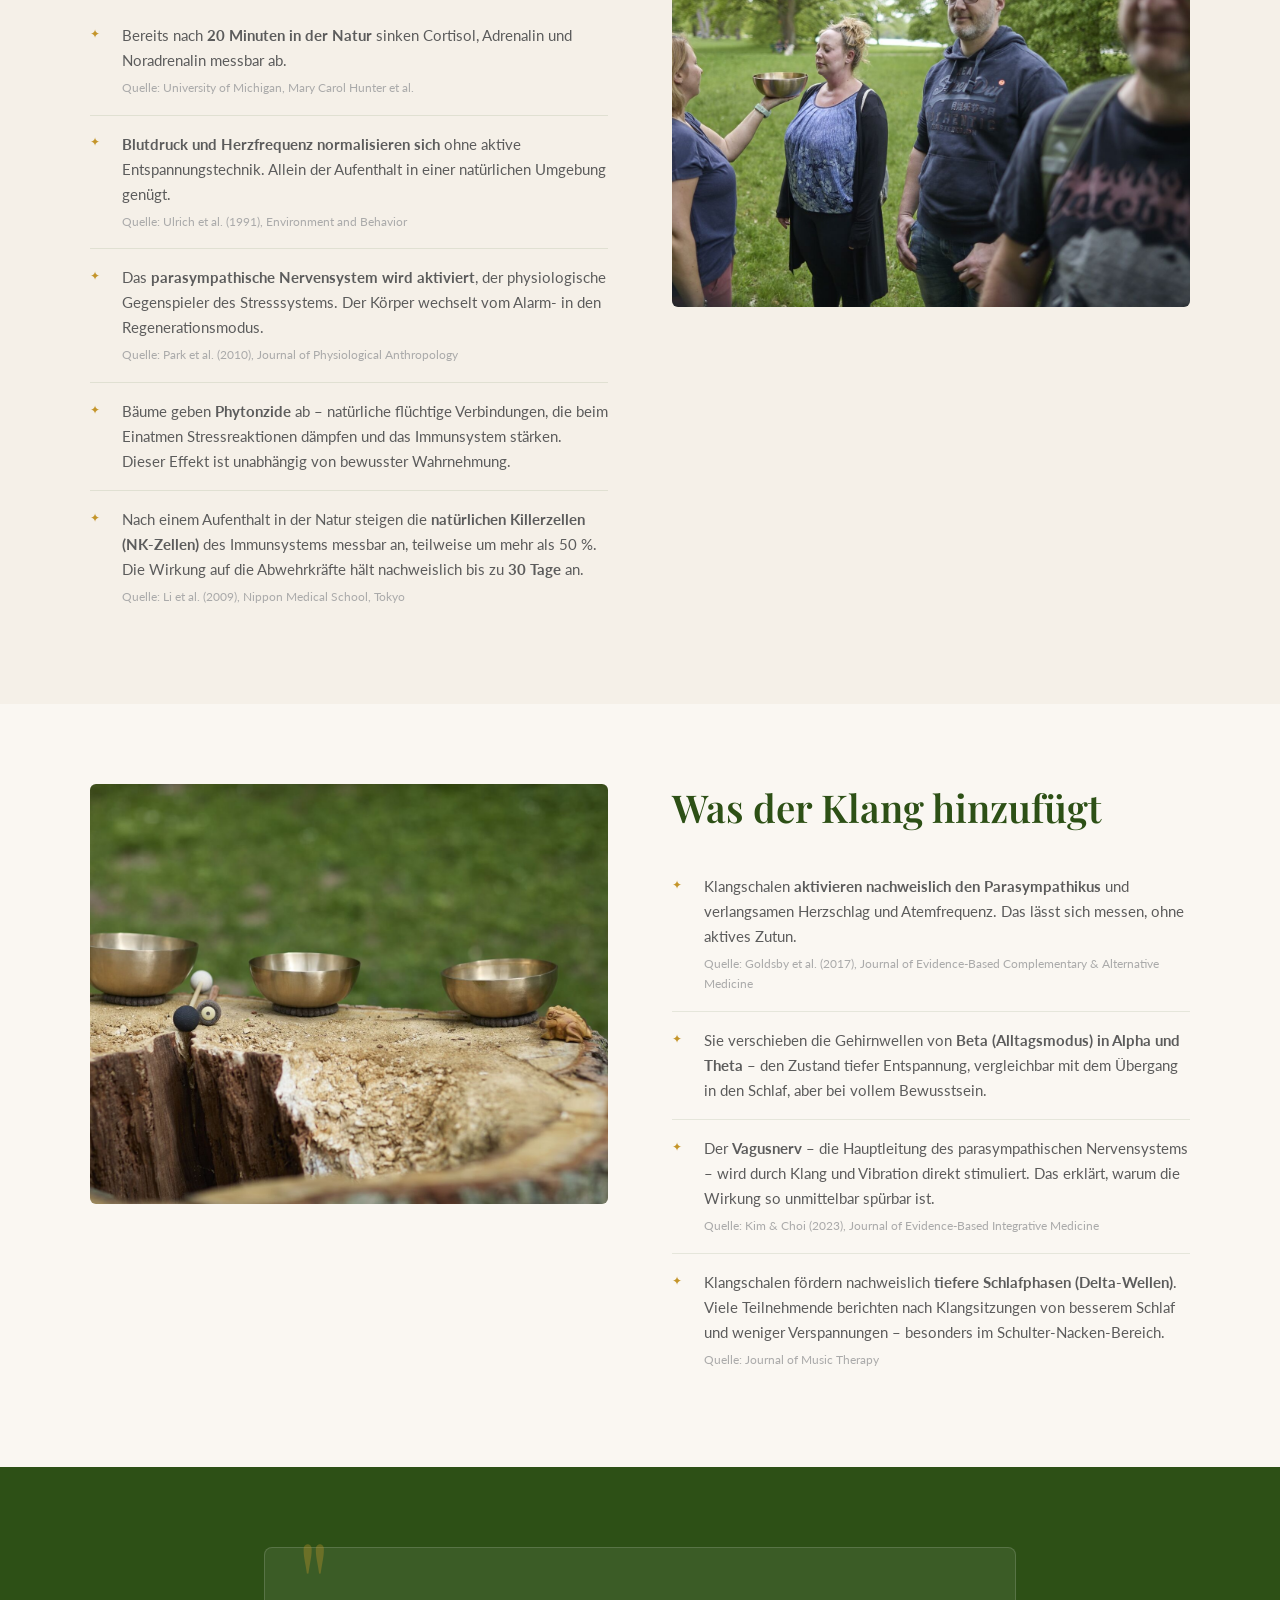
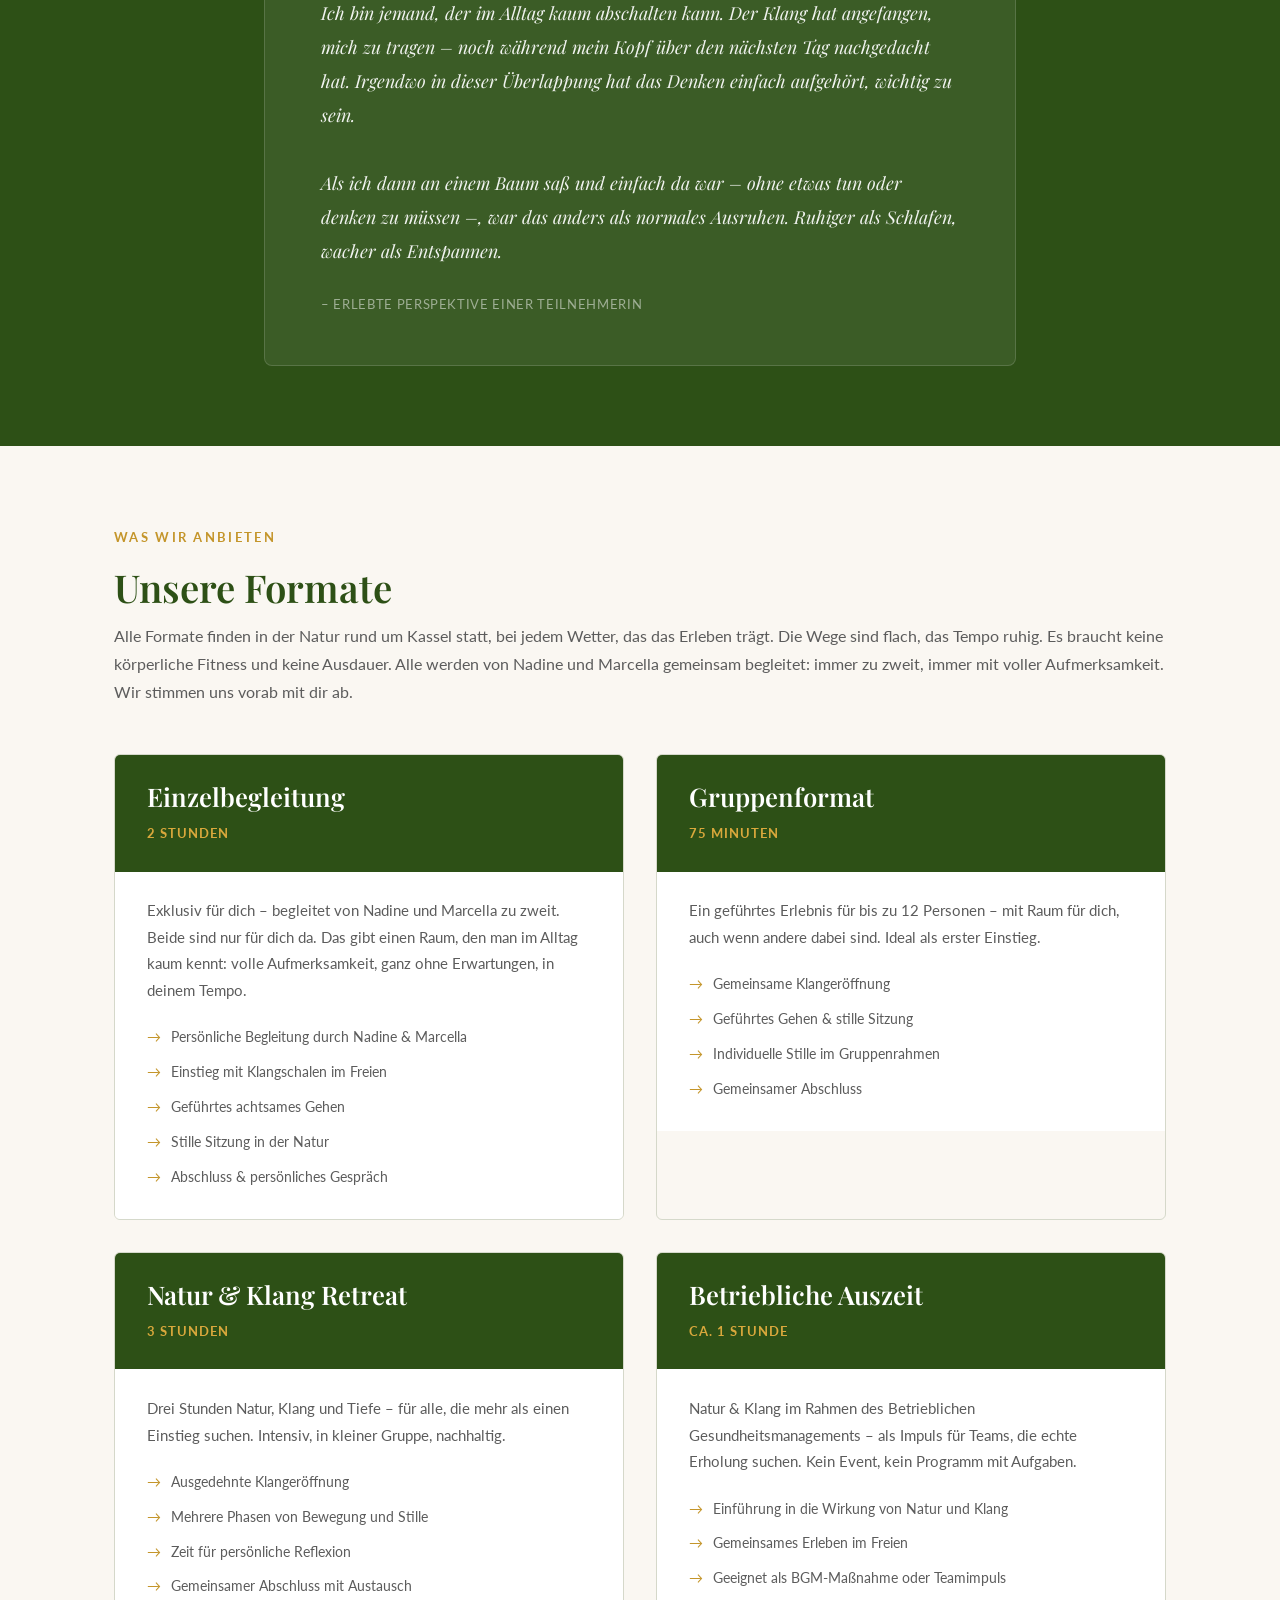
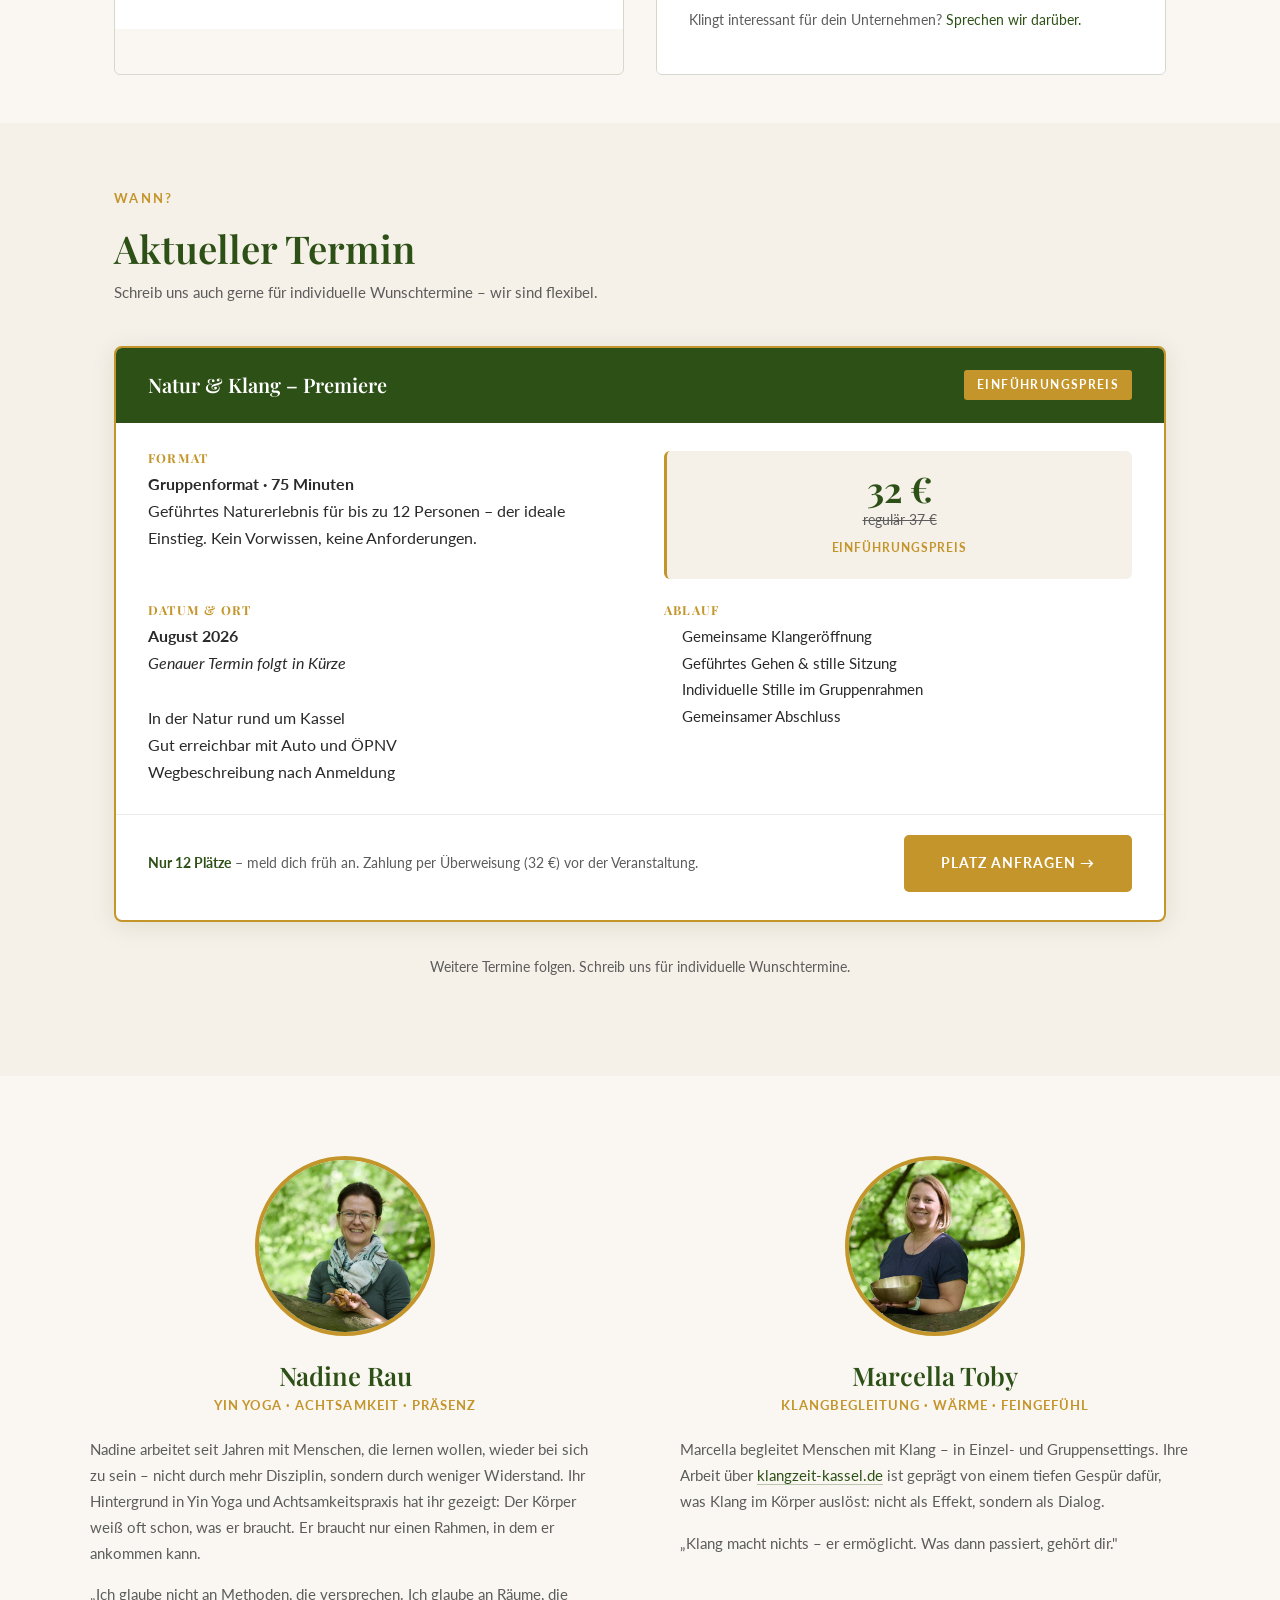
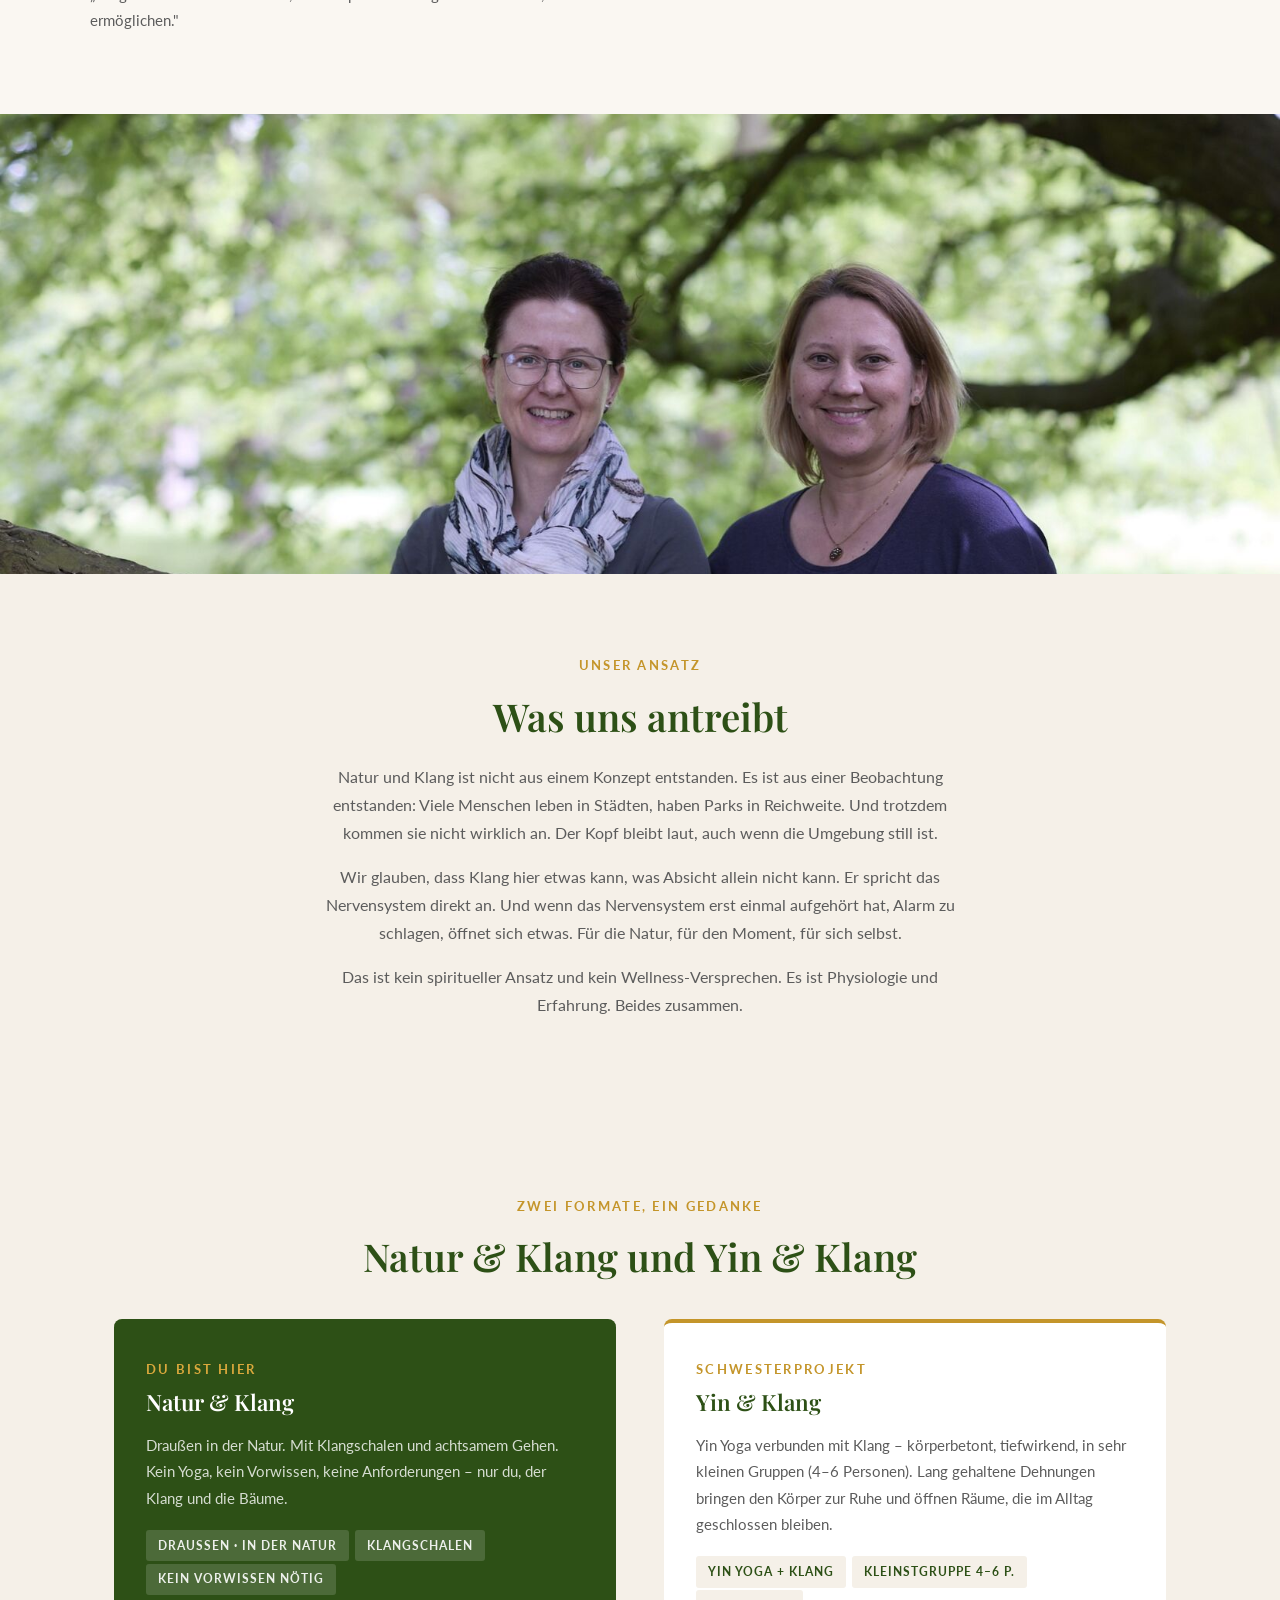
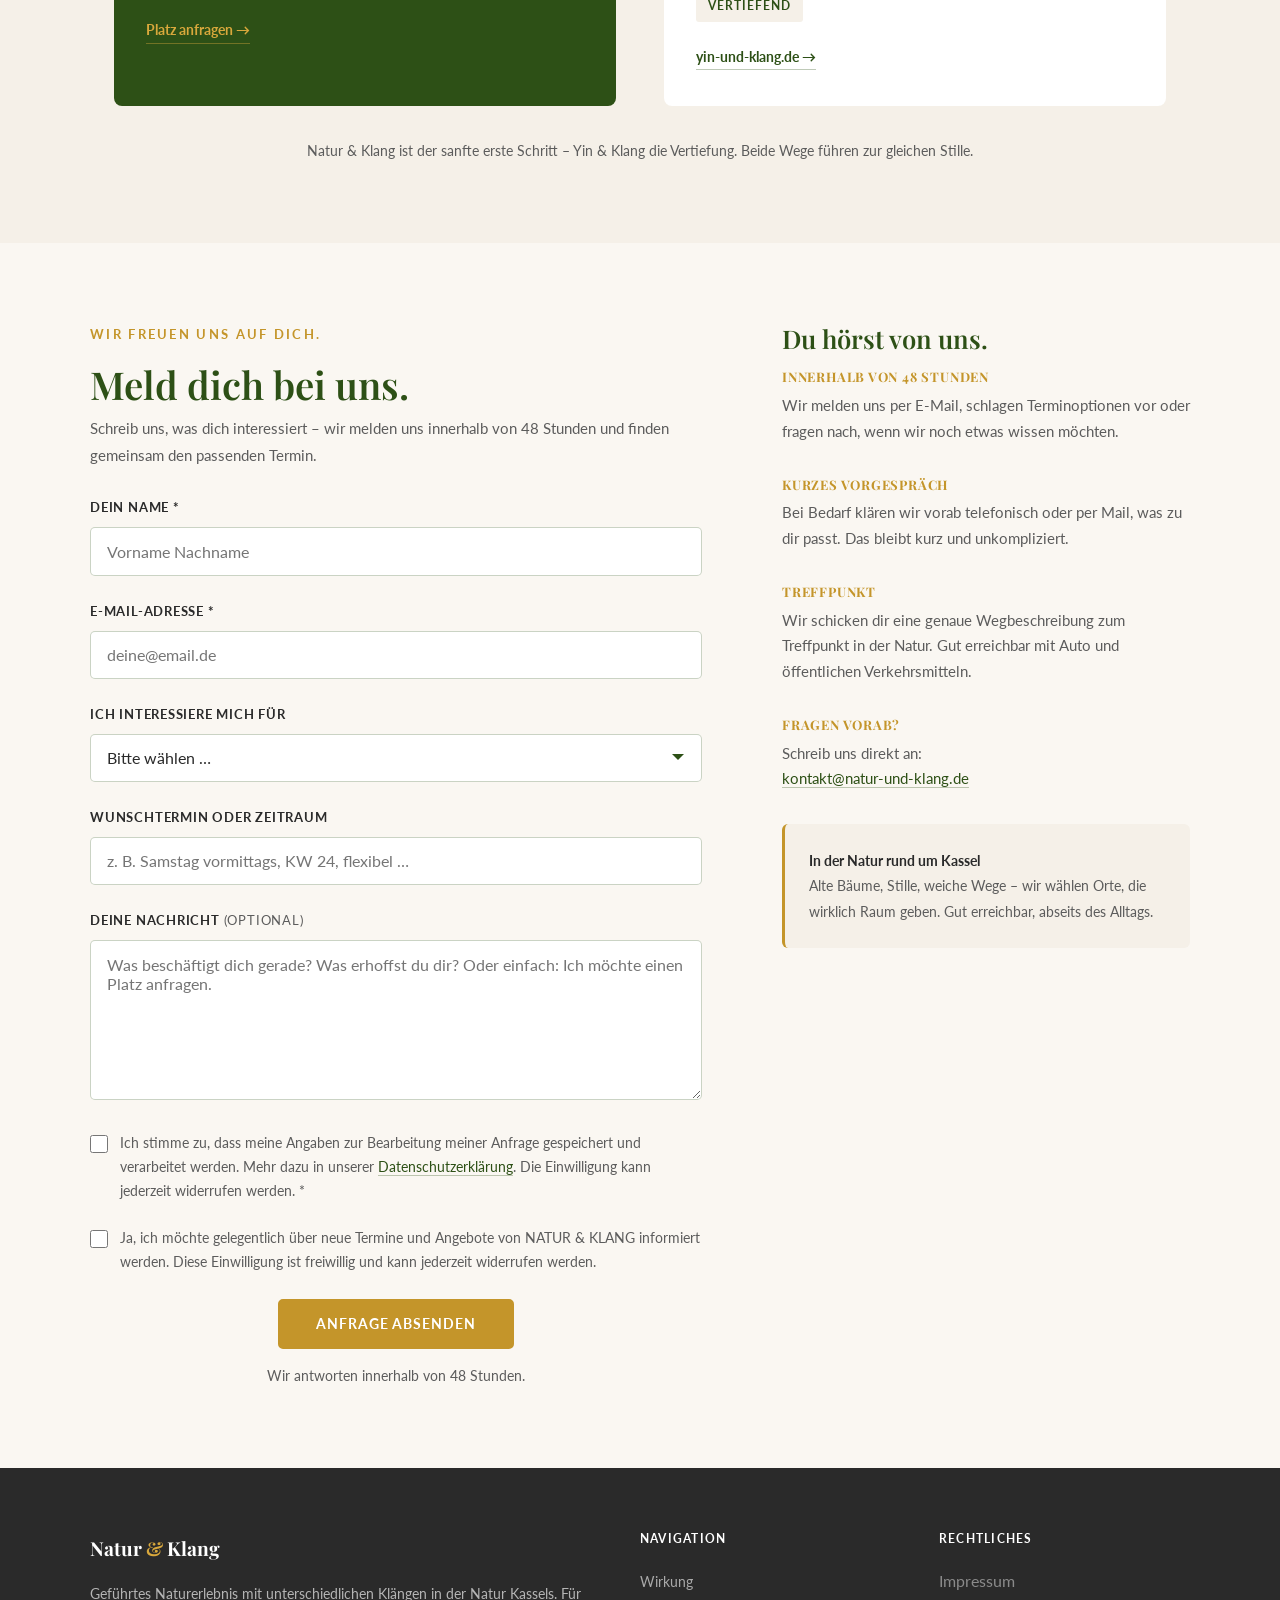
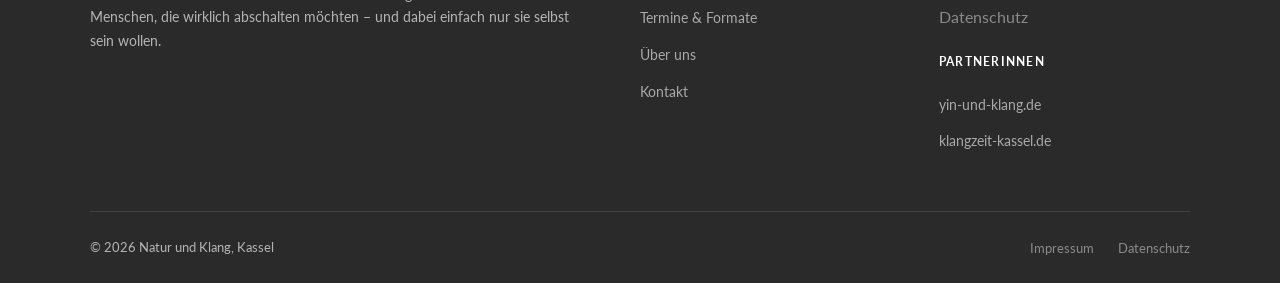
==== commit 754be4e8: "Anpassung Nadine Anpassung Nadine" ====
--- a/index.html
+++ b/index.html
@@ -3,14 +3,14 @@
 <head>
   <meta charset="UTF-8">
   <meta name="viewport" content="width=device-width, initial-scale=1.0">
-  <title>Natur & Klang Kassel | Klangschalen · Shinrin Yoku · Achtsamkeit in der Kasseler Aue</title>
-  <meta name="description" content="Geführtes Naturerlebnis mit Klangschalen in der Kasseler Aue – Shinrin Yoku, Achtsamkeit & tiefe Entspannung mitten in Kassel. Einzeln oder Gruppe, 1–3 Stunden. Jetzt Platz anfragen.">
+  <title>Natur & Klang Kassel | Klangschalen · Shinrin Yoku · Achtsamkeit in der Natur</title>
+  <meta name="description" content="Geführtes Naturerlebnis mit Klangschalen in der Natur rund um Kassel – Shinrin Yoku, Achtsamkeit & tiefe Entspannung. Einzeln oder Gruppe, 1–3 Stunden. Jetzt Platz anfragen.">
   <link rel="canonical" href="https://natur-und-klang.de/">
   <link rel="stylesheet" href="styles.css">
 
   <!-- Open Graph -->
-  <meta property="og:title" content="Natur & Klang Kassel | Klangschalen & Shinrin Yoku in der Kasseler Aue">
-  <meta property="og:description" content="Geführtes Naturerlebnis mit Klangschalen in der Kasseler Aue – echte Auszeit vom Stadtleben, mitten in Kassel.">
+  <meta property="og:title" content="Natur & Klang Kassel | Klangschalen & Shinrin Yoku in der Natur">
+  <meta property="og:description" content="Geführtes Naturerlebnis mit Klangschalen in der Natur rund um Kassel – echte Auszeit vom Stadtleben.">
   <meta property="og:type" content="website">
   <meta property="og:url" content="https://natur-und-klang.de/">
   <meta property="og:image" content="https://natur-und-klang.de/Bilder/Natur_Klang_Hauptbild3.jpeg">
@@ -18,8 +18,8 @@
 
   <!-- Twitter Card -->
   <meta name="twitter:card" content="summary_large_image">
-  <meta name="twitter:title" content="Natur & Klang Kassel | Klangschalen & Achtsamkeit in der Kasseler Aue">
-  <meta name="twitter:description" content="Geführtes Naturerlebnis mit Klangschalen – Shinrin Yoku & Achtsamkeit in der Kasseler Aue.">
+  <meta name="twitter:title" content="Natur & Klang Kassel | Klangschalen & Achtsamkeit in der Natur">
+  <meta name="twitter:description" content="Geführtes Naturerlebnis mit Klangschalen – Shinrin Yoku & Achtsamkeit in der Natur rund um Kassel.">
   <meta name="twitter:image" content="https://natur-und-klang.de/Bilder/Natur_Klang_Hauptbild3.jpeg">
 
   <!-- Schema.org: LocalBusiness -->
@@ -28,7 +28,7 @@
     "@context": "https://schema.org",
     "@type": "LocalBusiness",
     "name": "Natur und Klang",
-    "description": "Geführtes Naturerlebnis mit Klangschalen in der Kasseler Aue. Achtsamkeit, Shinrin Yoku, Klangmeditation – echte Auszeit mitten in Kassel.",
+    "description": "Geführtes Naturerlebnis mit Klangschalen in der Natur rund um Kassel. Achtsamkeit, Shinrin Yoku, Klangmeditation – echte Auszeit mitten in der Natur.",
     "url": "https://natur-und-klang.de",
     "telephone": "0561/43027276",
     "email": "kontakt@natur-und-klang.de",
@@ -44,40 +44,11 @@
     },
     "geo": { "@type": "GeoCoordinates", "latitude": "51.3127", "longitude": "9.4797" },
     "areaServed": { "@type": "City", "name": "Kassel" },
-    "keywords": "Klangschalen Kassel, Naturerlebnis Kassel, Shinrin Yoku Kassel, Achtsamkeit Kassel, Kasseler Aue",
+    "keywords": "Klangschalen Kassel, Naturerlebnis Kassel, Shinrin Yoku Kassel, Achtsamkeit Kassel",
     "sameAs": ["https://klangzeit-kassel.de"]
   }
   </script>
 
-  <!-- Schema.org: Event (Premiere) -->
-  <script type="application/ld+json">
-  {
-    "@context": "https://schema.org",
-    "@type": "Event",
-    "name": "Natur & Klang – Premiere · Geführtes Naturerlebnis in der Kasseler Aue",
-    "description": "Erstes geführtes Naturerlebnis mit Klangschalen in der Kasseler Aue. Shinrin Yoku, Achtsamkeit und Klangmeditation in der Natur. Nur 12 Plätze, Einführungspreis 32 €.",
-    "startDate": "2026-06-22T17:15:00+02:00",
-    "endDate": "2026-06-22T18:30:00+02:00",
-    "eventStatus": "https://schema.org/EventScheduled",
-    "eventAttendanceMode": "https://schema.org/OfflineEventAttendanceMode",
-    "maximumAttendeeCapacity": 12,
-    "location": {
-      "@type": "Place",
-      "name": "Kasseler Aue",
-      "address": { "@type": "PostalAddress", "addressLocality": "Kassel", "addressRegion": "HE", "addressCountry": "DE" }
-    },
-    "organizer": { "@type": "Organization", "name": "Natur und Klang", "url": "https://natur-und-klang.de" },
-    "offers": {
-      "@type": "Offer",
-      "url": "https://natur-und-klang.de/#kontakt",
-      "price": "32",
-      "priceCurrency": "EUR",
-      "availability": "https://schema.org/InStock",
-      "validFrom": "2026-05-17"
-    },
-    "image": "https://natur-und-klang.de/Bilder/Natur_Klang_Hauptbild3.jpeg"
-  }
-  </script>
 </head>
 <body>
 
@@ -105,7 +76,7 @@
      ====================================================== -->
 <section id="home" class="hero" aria-labelledby="hero-heading">
   <div class="hero-bg" aria-hidden="true">
-    <img src="Bilder/Natur_Klang_Hauptbild.jpeg" alt="Nadine Rau und Marcella Toby vor einem alten Baum in der Kasseler Aue">
+    <img src="Bilder/Natur_Klang_Hauptbild.jpeg" alt="Nadine Rau und Marcella Toby vor einem alten Baum in der Natur bei Kassel">
   </div>
   <div class="hero-overlay" aria-hidden="true"></div>
   <div class="hero-content">
@@ -123,14 +94,6 @@
   </div>
 </section>
 
-<!-- Event Strip -->
-<div class="event-strip" role="complementary" aria-label="Nächster Termin">
-  <div class="event-strip-inner">
-    <span class="event-strip-badge">Premiere</span>
-    <p><strong>22. Juni 2026 · 17:15 – 18:30 Uhr</strong> – Erstes Natur & Klang Erlebnis in der Kasseler Aue · Einführungspreis 32 € · nur 12 Plätze</p>
-    <a href="#kontakt" class="btn-strip premiere-cta">Jetzt Platz sichern</a>
-  </div>
-</div>
 
 <!-- ======================================================
      INTRO
@@ -147,7 +110,7 @@
       <a href="#wirkung" class="btn btn-green">Was im Körper passiert</a>
     </div>
     <div class="intro-image">
-      <img src="Bilder/Natur_Klang1.jpeg" alt="Teilnehmerin sitzt mit geschlossenen Augen unter einem Baum in der Kasseler Aue während einer Klangsitzung im Freien" loading="lazy">
+      <img src="Bilder/Natur_Klang1.jpeg" alt="Teilnehmerin sitzt mit geschlossenen Augen unter einem Baum während einer Klangsitzung im Freien" loading="lazy">
     </div>
   </div>
 </section>
@@ -218,7 +181,7 @@
         </ul>
       </div>
       <div class="wirkung-visual">
-        <img src="Bilder/Natur_Klang3.jpeg" alt="Sonnenlicht fällt durch Baumkronen in der Kasseler Aue" loading="lazy">
+        <img src="Bilder/Natur_Klang3.jpeg" alt="Sonnenlicht fällt durch Baumkronen im Wald" loading="lazy">
       </div>
     </div>
   </div>
@@ -361,8 +324,8 @@
       </div>
       <div class="termin-card-body">
         <div class="termin-info-block">
-          <h4>Datum &amp; Uhrzeit</h4>
-          <p><strong>Montag, 22. Juni 2026</strong><br>17:15 – 18:30 Uhr<br><em>(ca. 75 Minuten)</em></p>
+          <h4>Format</h4>
+          <p><strong>Gruppenformat · 75 Minuten</strong><br>Geführtes Naturerlebnis für bis zu 12 Personen – der ideale Einstieg. Kein Vorwissen, keine Anforderungen.</p>
         </div>
         <div class="termin-price-box">
           <div class="price-main">32 €</div>
@@ -370,12 +333,17 @@
           <div class="price-label">Einführungspreis</div>
         </div>
         <div class="termin-info-block">
-          <h4>Ort</h4>
-          <p>Kasseler Aue an der Fulda<br>Genaue Wegbeschreibung<br>nach Anmeldung</p>
+          <h4>Datum &amp; Ort</h4>
+          <p><strong>August 2026</strong><br><em>Genauer Termin folgt in Kürze</em><br><br>In der Natur rund um Kassel<br>Gut erreichbar mit Auto und ÖPNV<br>Wegbeschreibung nach Anmeldung</p>
         </div>
         <div class="termin-info-block">
-          <h4>Was erwartet dich?</h4>
-          <p>Klangschalen im Freien, geführtes achtsames Gehen, stille Sitzung unter Bäumen – angelehnt an Shinrin Yoku. Keine Vorkenntnisse nötig.</p>
+          <h4>Ablauf</h4>
+          <ul style="margin: 0; padding-left: 1.1rem; color: inherit; font-size: 0.95rem;">
+            <li>Gemeinsame Klangeröffnung</li>
+            <li>Geführtes Gehen &amp; stille Sitzung</li>
+            <li>Individuelle Stille im Gruppenrahmen</li>
+            <li>Gemeinsamer Abschluss</li>
+          </ul>
         </div>
       </div>
       <div class="termin-card-footer">
@@ -437,7 +405,7 @@
   <!-- Hintergrundbild -->
   <div style="background-color: var(--beige); padding: 0; overflow: hidden;" aria-hidden="true">
     <img src="Bilder/Natur_Klang_Hauptbild3.jpeg"
-         alt="Nadine Rau und Marcella Toby in der Kasseler Aue"
+         alt="Nadine Rau und Marcella Toby in der Natur bei Kassel"
          style="width: 100%; max-height: 460px; object-fit: cover; object-position: 50% 30%; display: block;"
          loading="lazy">
   </div>
@@ -469,7 +437,7 @@
         <h3>Natur &amp; Klang</h3>
         <p>Draußen in der Natur. Mit Klangschalen und achtsamem Gehen. Kein Yoga, kein Vorwissen, keine Anforderungen – nur du, der Klang und die Bäume.</p>
         <div style="margin-top: 1rem;">
-          <span class="partner-tag">Draußen · Kasseler Aue</span>
+          <span class="partner-tag">Draußen · In der Natur</span>
           <span class="partner-tag">Klangschalen</span>
           <span class="partner-tag">Kein Vorwissen nötig</span>
         </div>
@@ -527,7 +495,7 @@
           <label for="interesse">Ich interessiere mich für</label>
           <select id="interesse" name="interesse">
             <option value="" disabled selected>Bitte wählen …</option>
-            <option value="premiere-22juni">★ Premiere: Montag, 22. Juni 2026, 17:15 – 18:30 Uhr (32 €)</option>
+            <option value="premiere-august">★ Premiere August 2026 – Gruppenformat · 75 Min. · max. 12 Pers. · 32 €</option>
             <option value="einzelbegleitung">Einzelbegleitung (2 Std.)</option>
             <option value="gruppenformat">Gruppenformat (75 Min.)</option>
             <option value="retreat">Natur &amp; Klang Retreat (3 Std.)</option>
@@ -536,8 +504,8 @@
             <option value="allgemein">Allgemeine Frage / noch unsicher</option>
           </select>
           <div class="booking-note" id="booking-note">
-            ✓ Du interessierst dich für die <strong>Premiere am 22. Juni 2026</strong>.
-            Nach deiner Anfrage bekommst du alle Details — deinen Platz bestätigst du per Überweisung (32 €).
+            ✓ Du interessierst dich für die <strong>Premiere im August 2026 – Gruppenformat (75 Minuten)</strong>.
+            Nach deiner Anfrage bekommst du alle Details zum genauen Termin und Treffpunkt – deinen Platz bestätigst du per Überweisung (32 €).
             Nur 12 Plätze, daher freuen wir uns über eine frühe Rückmeldung.
           </div>
         </div>
@@ -591,7 +559,7 @@
 
       <div class="kontakt-info-block">
         <h4>Treffpunkt</h4>
-        <p>Wir schicken dir eine genaue Wegbeschreibung zum Treffpunkt in der Kasseler Aue. Gut erreichbar mit öffentlichen Verkehrsmitteln.</p>
+        <p>Wir schicken dir eine genaue Wegbeschreibung zum Treffpunkt in der Natur. Gut erreichbar mit Auto und öffentlichen Verkehrsmitteln.</p>
       </div>
 
       <div class="kontakt-info-block">
@@ -603,8 +571,8 @@
 
       <div style="background-color: var(--beige); border-radius: 6px; padding: 1.5rem; margin-top: 1rem; border-left: 3px solid var(--gold);">
         <p style="color: var(--grey); font-size: 0.9rem; margin: 0;">
-          <strong style="color: var(--anthracite);">Kasseler Aue</strong><br>
-          Die Aue – für Kasseler braucht das kaum mehr Worte. Alte Bäume, stille Wasserläufe, ein ruhiger See – und Wege, die man kennt und immer wieder neu entdeckt. Unser Startpunkt für die Premiere.
+          <strong style="color: var(--anthracite);">In der Natur rund um Kassel</strong><br>
+          Alte Bäume, Stille, weiche Wege – wir wählen Orte, die wirklich Raum geben. Gut erreichbar, abseits des Alltags.
         </p>
       </div>
     </aside>
@@ -865,7 +833,7 @@
   btn.addEventListener('click', function() {
     var select = document.getElementById('interesse');
     var note   = document.getElementById('booking-note');
-    if (select) select.value = 'premiere-22juni';
+    if (select) select.value = 'premiere-august';
     if (note)   note.style.display = 'block';
   });
 });
@@ -873,11 +841,11 @@
 /* ---- Booking-Hinweis per Dropdown ---- */
 document.getElementById('interesse').addEventListener('change', function() {
   var note = document.getElementById('booking-note');
-  note.style.display = (this.value === 'premiere-22juni') ? 'block' : 'none';
+  note.style.display = (this.value === 'premiere-august') ? 'block' : 'none';
 });
 
 /* ---- Kontaktformular: Webhook ---- */
-var WEBHOOK_URL = 'https://hook.integrator.boost.space/v5fp1nnyq32e7srky1bnxvigiupf23iq';
+var WEBHOOK_URL = 'https://hook.integrator.boost.space/qam0emf9o8pj9cahswsd83oc1n88aw63';
 
 var form      = document.getElementById('kontaktForm');
 var submitBtn = document.getElementById('submitBtn');
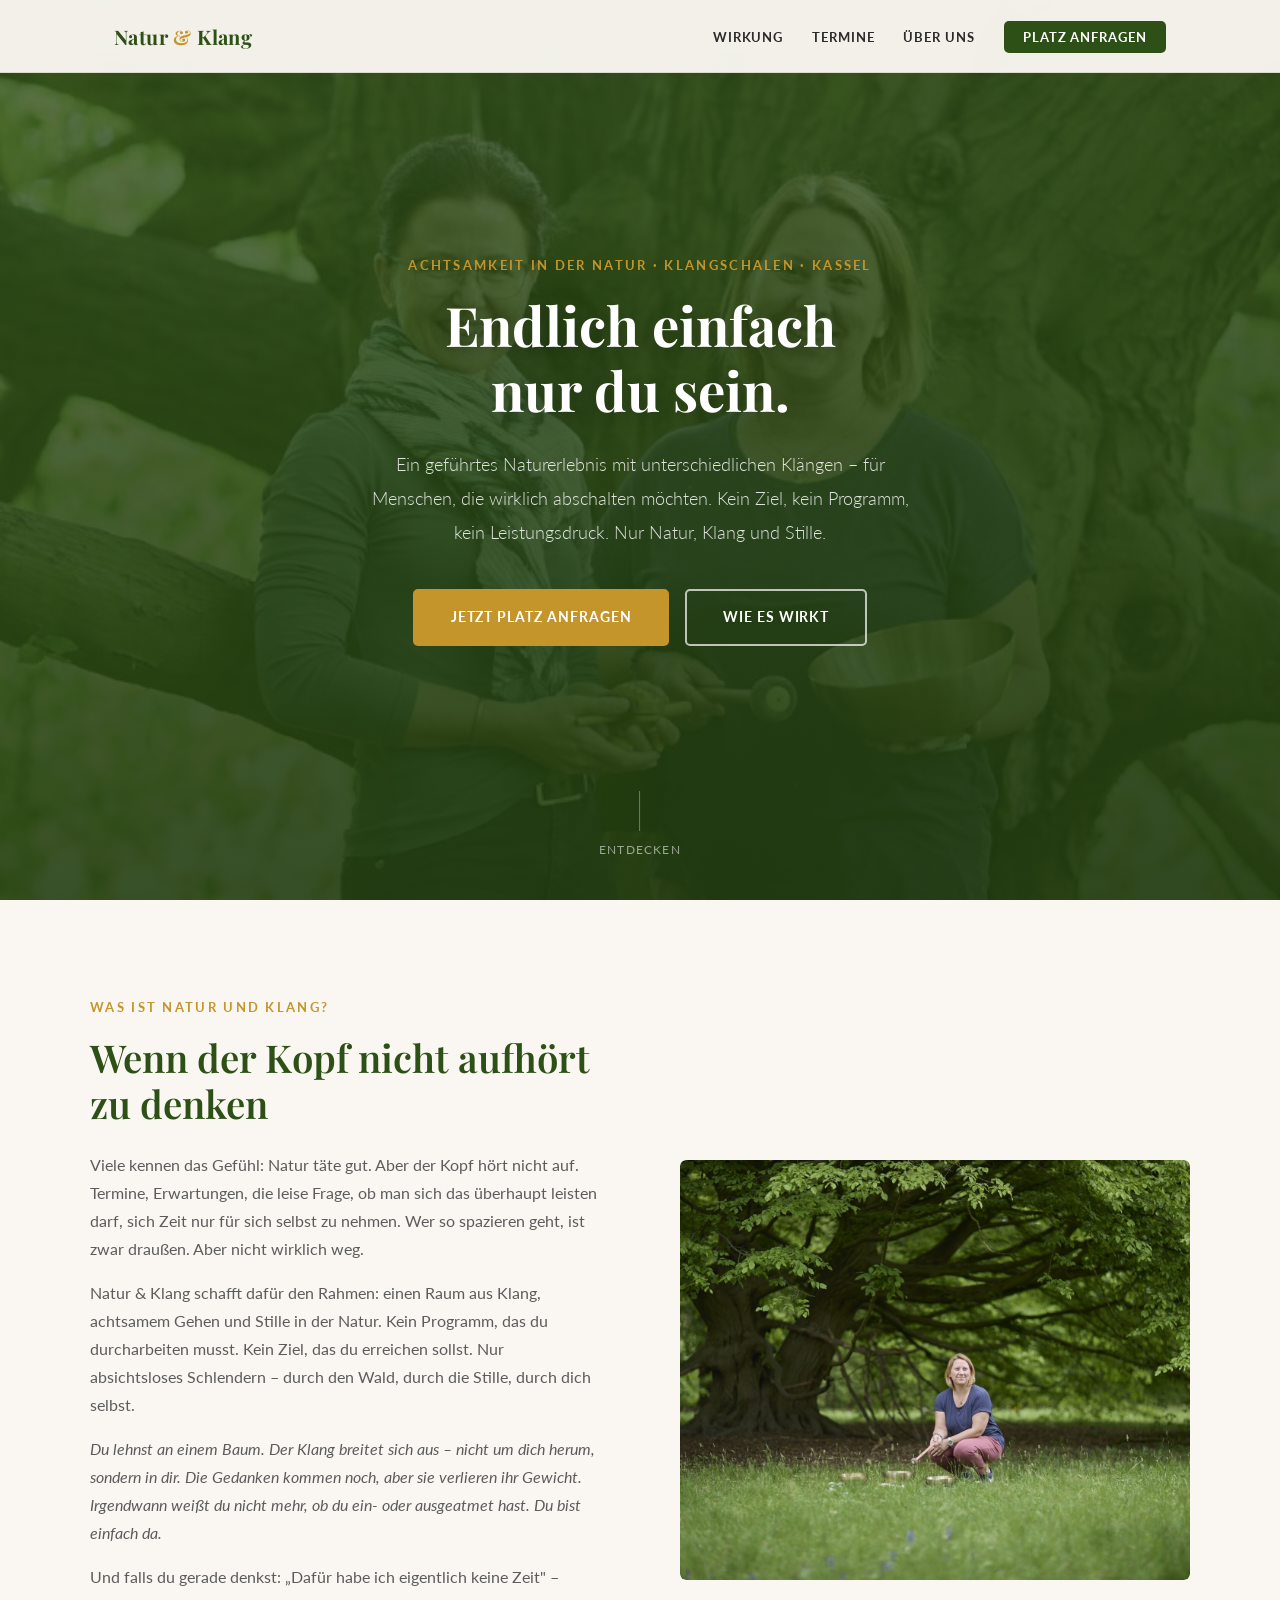
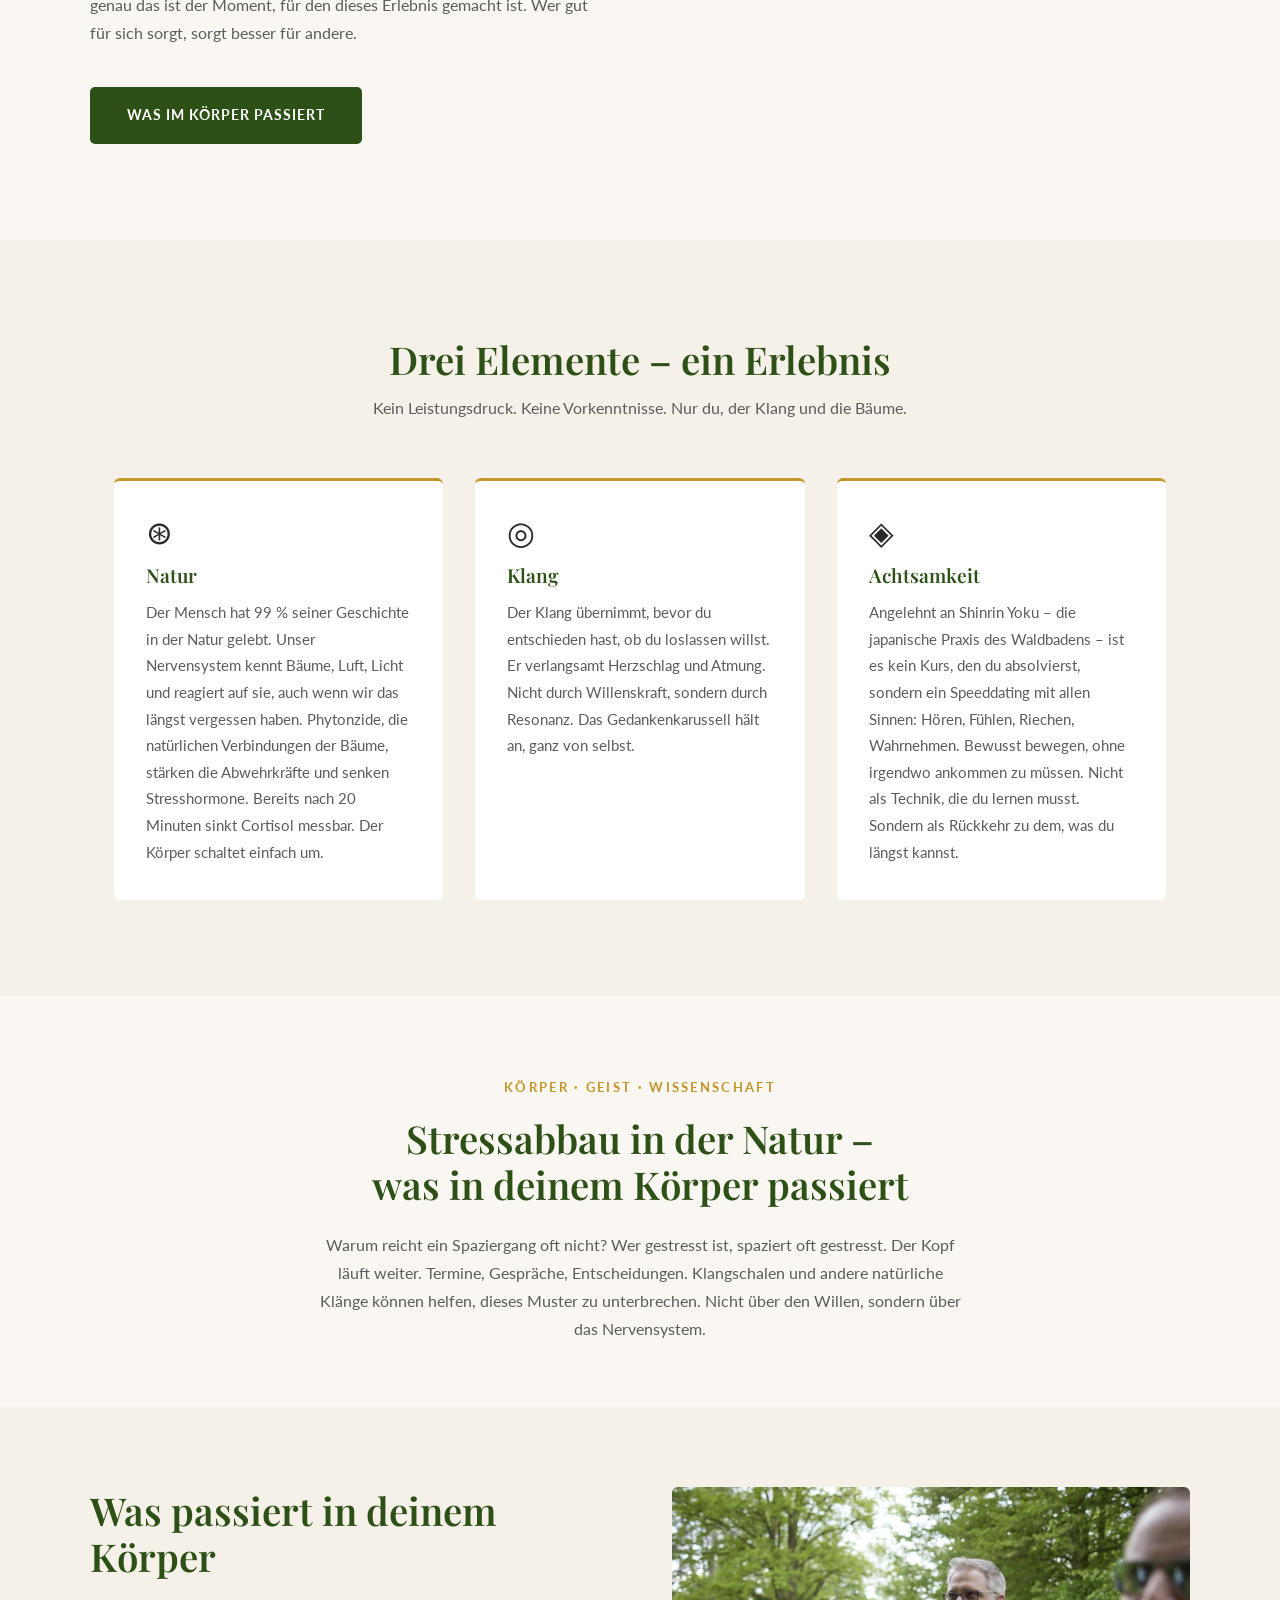
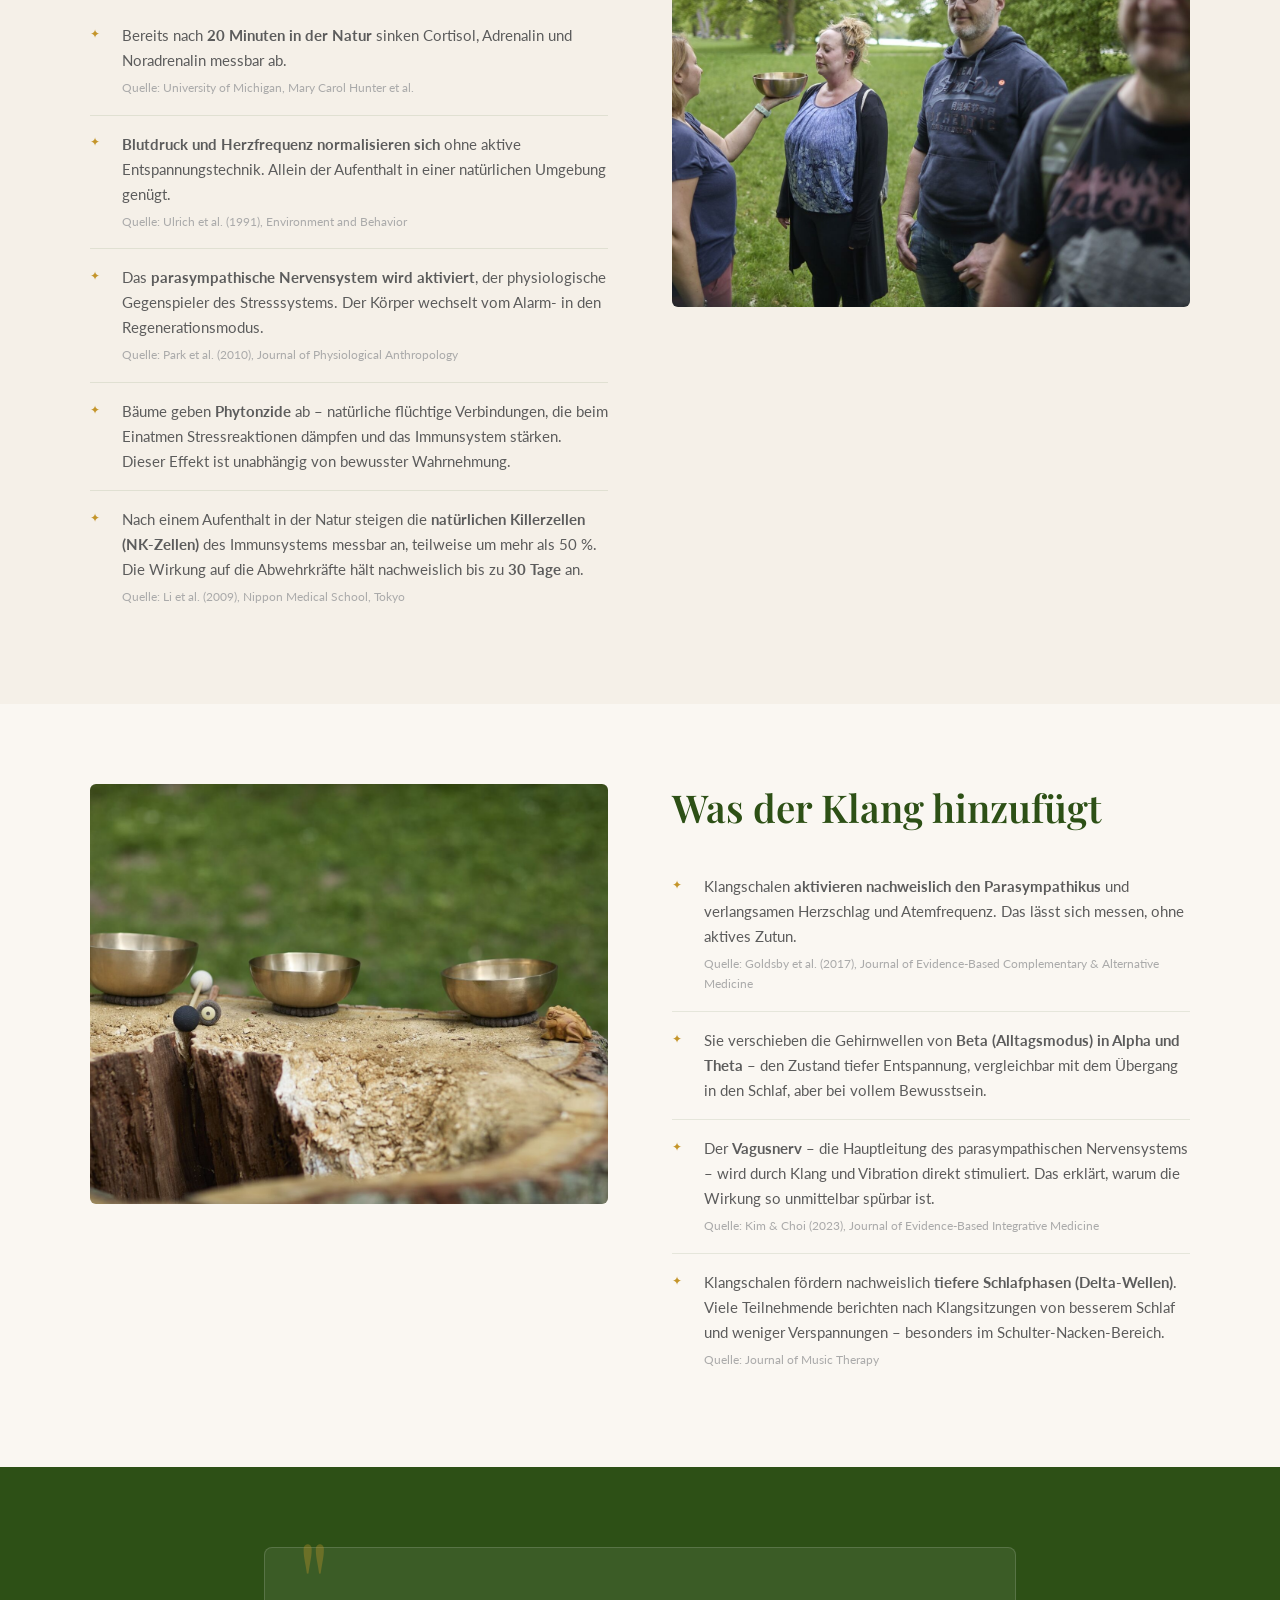
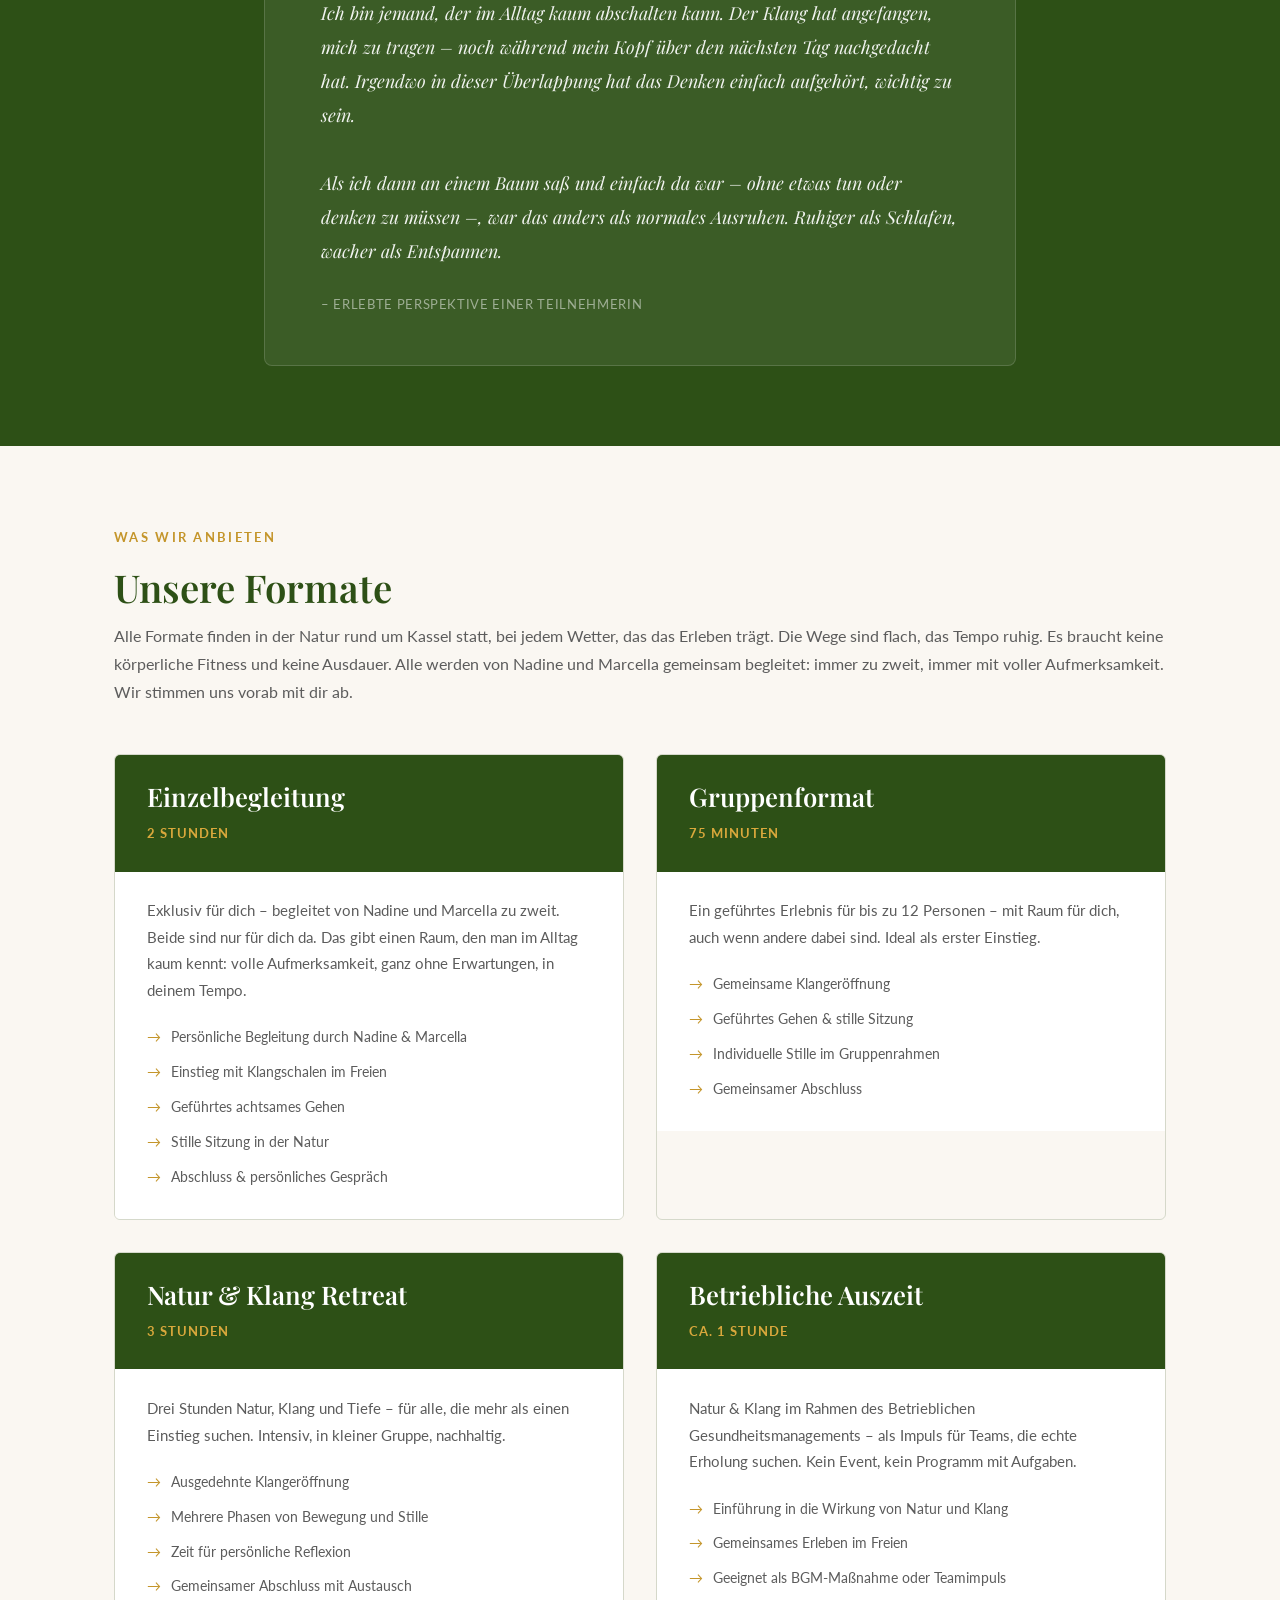
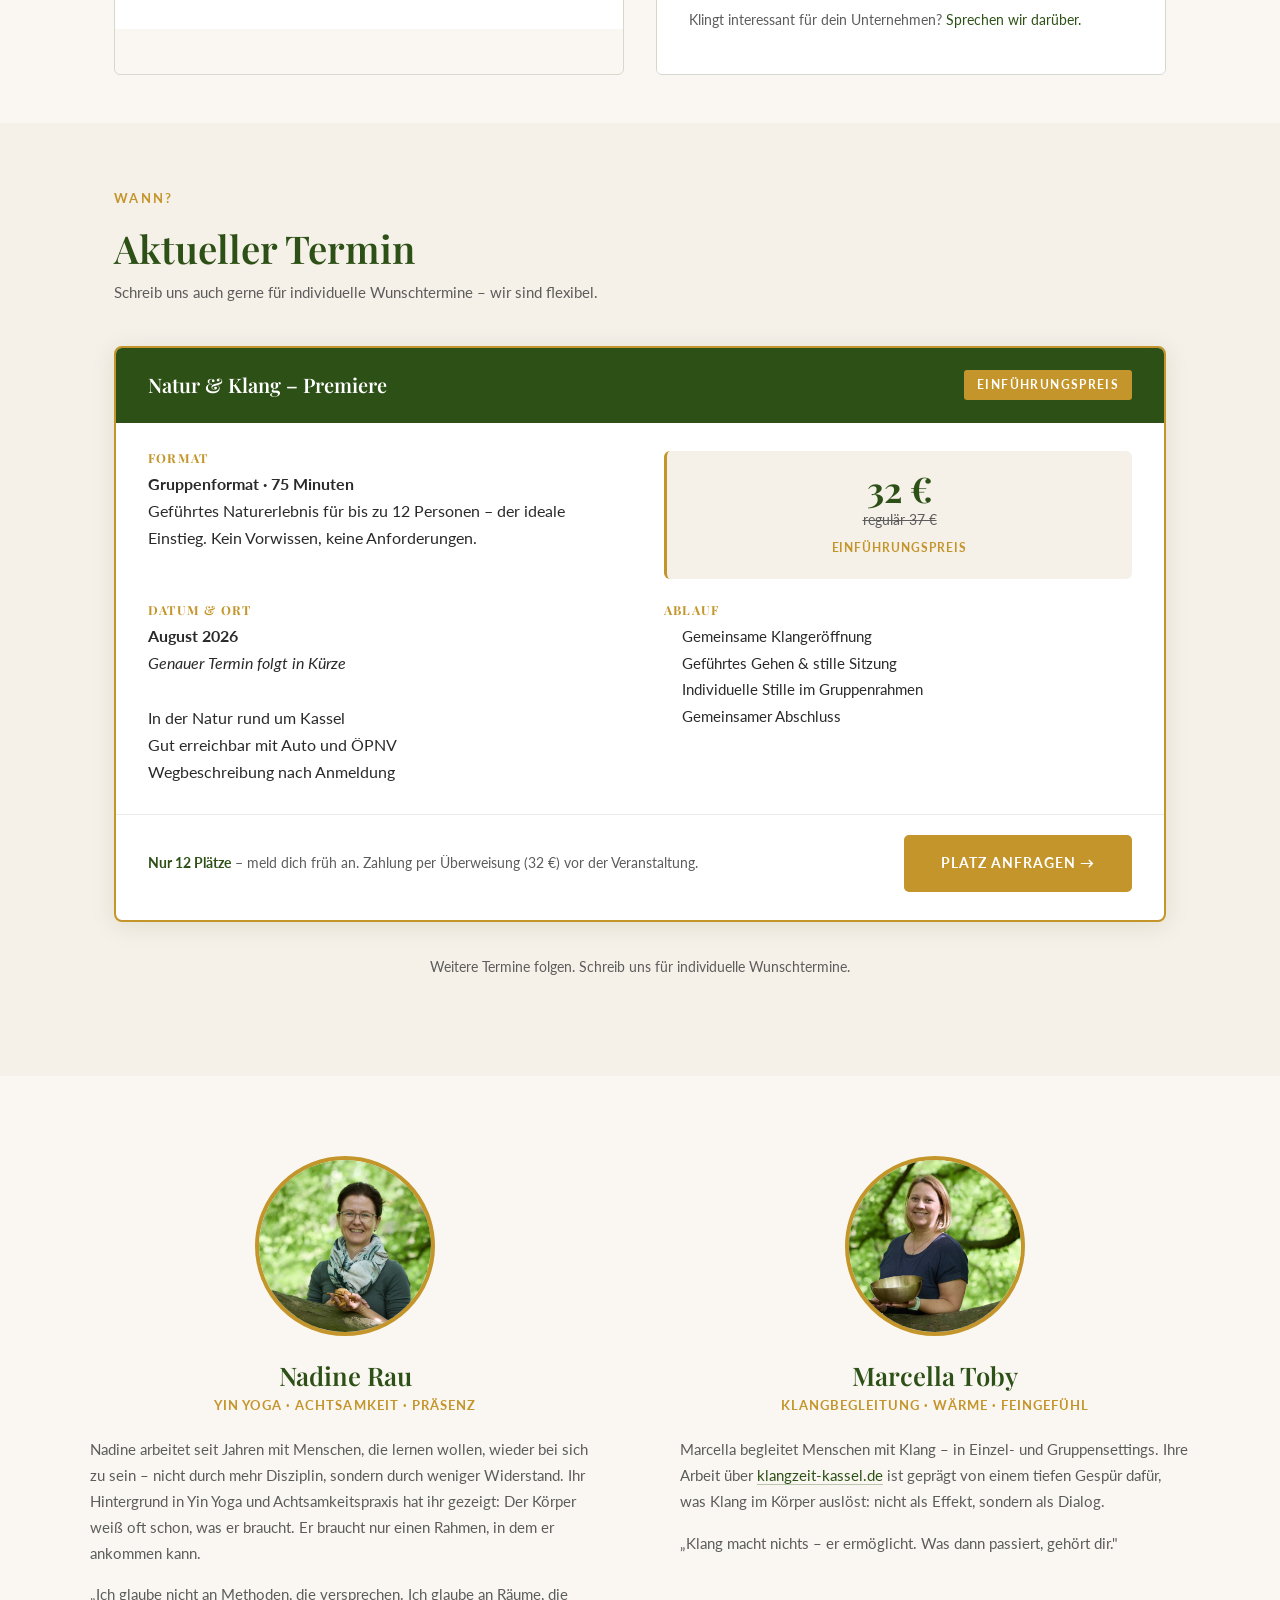
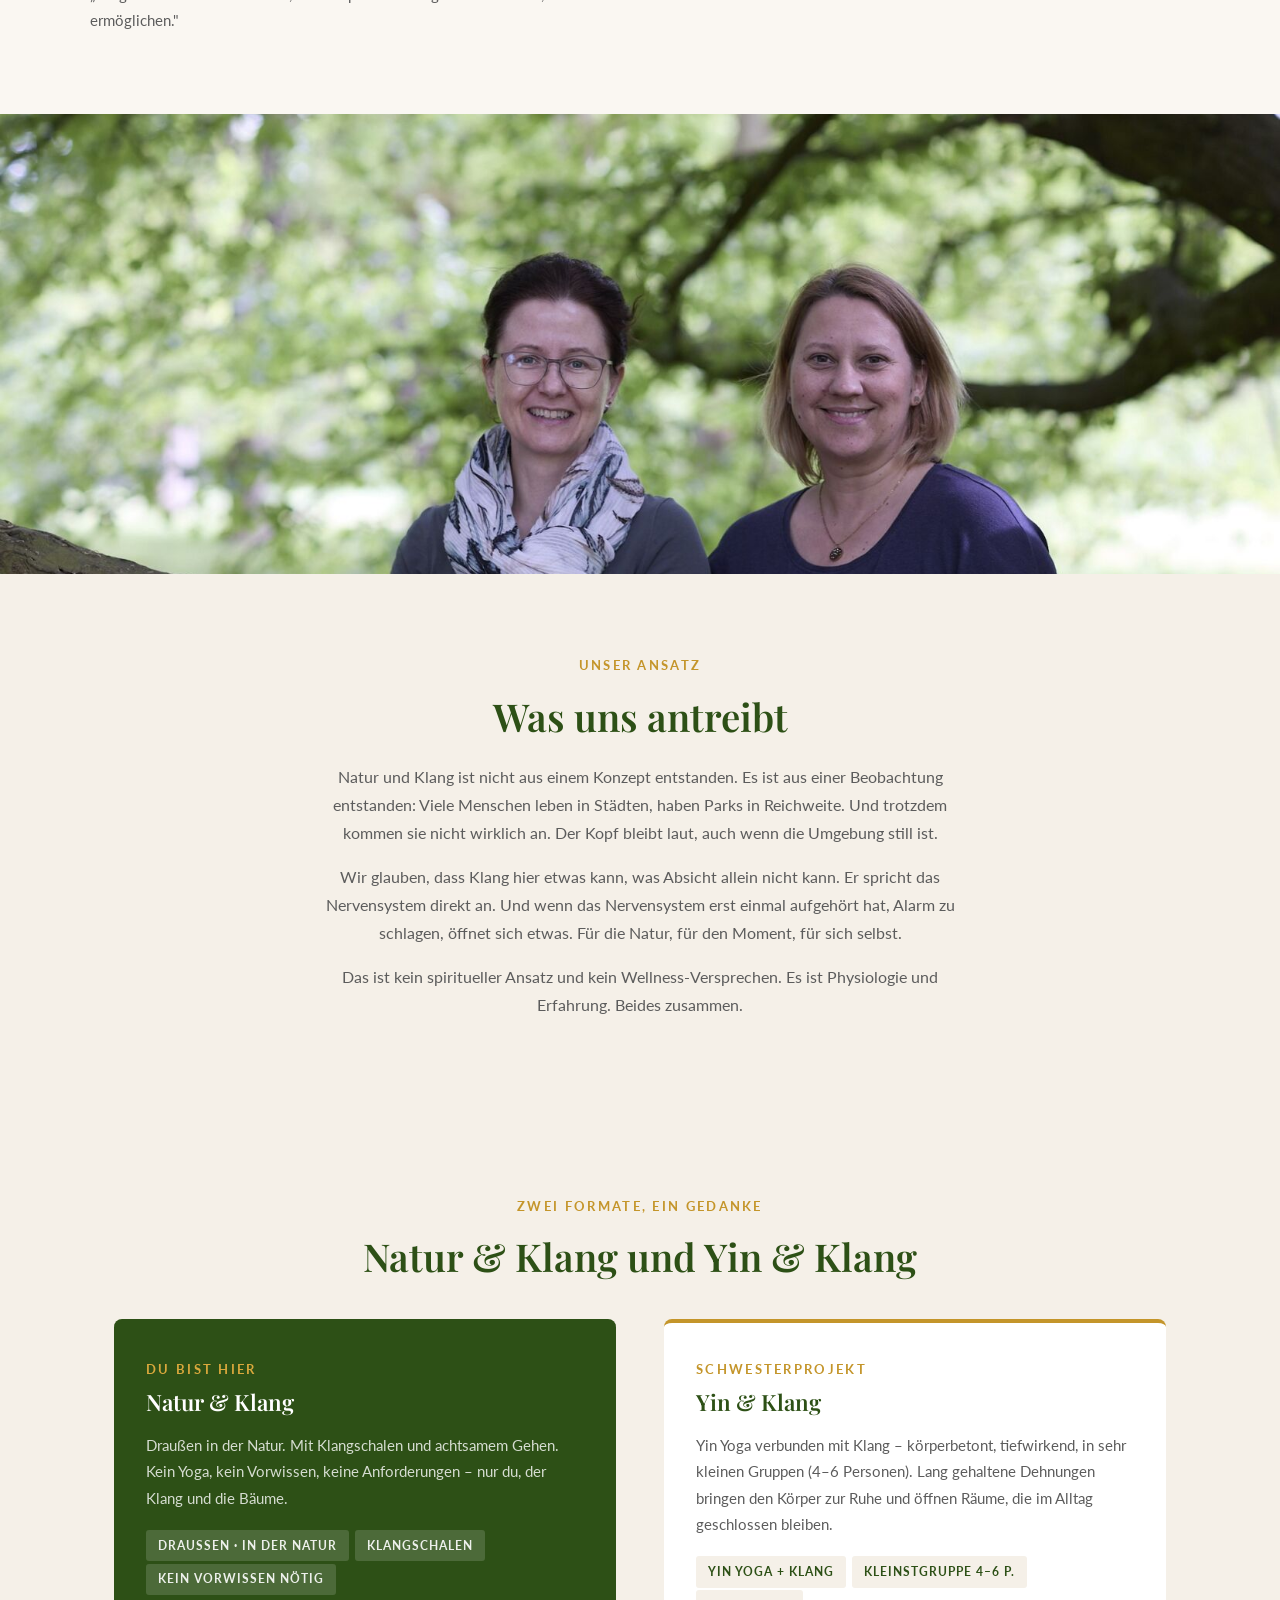
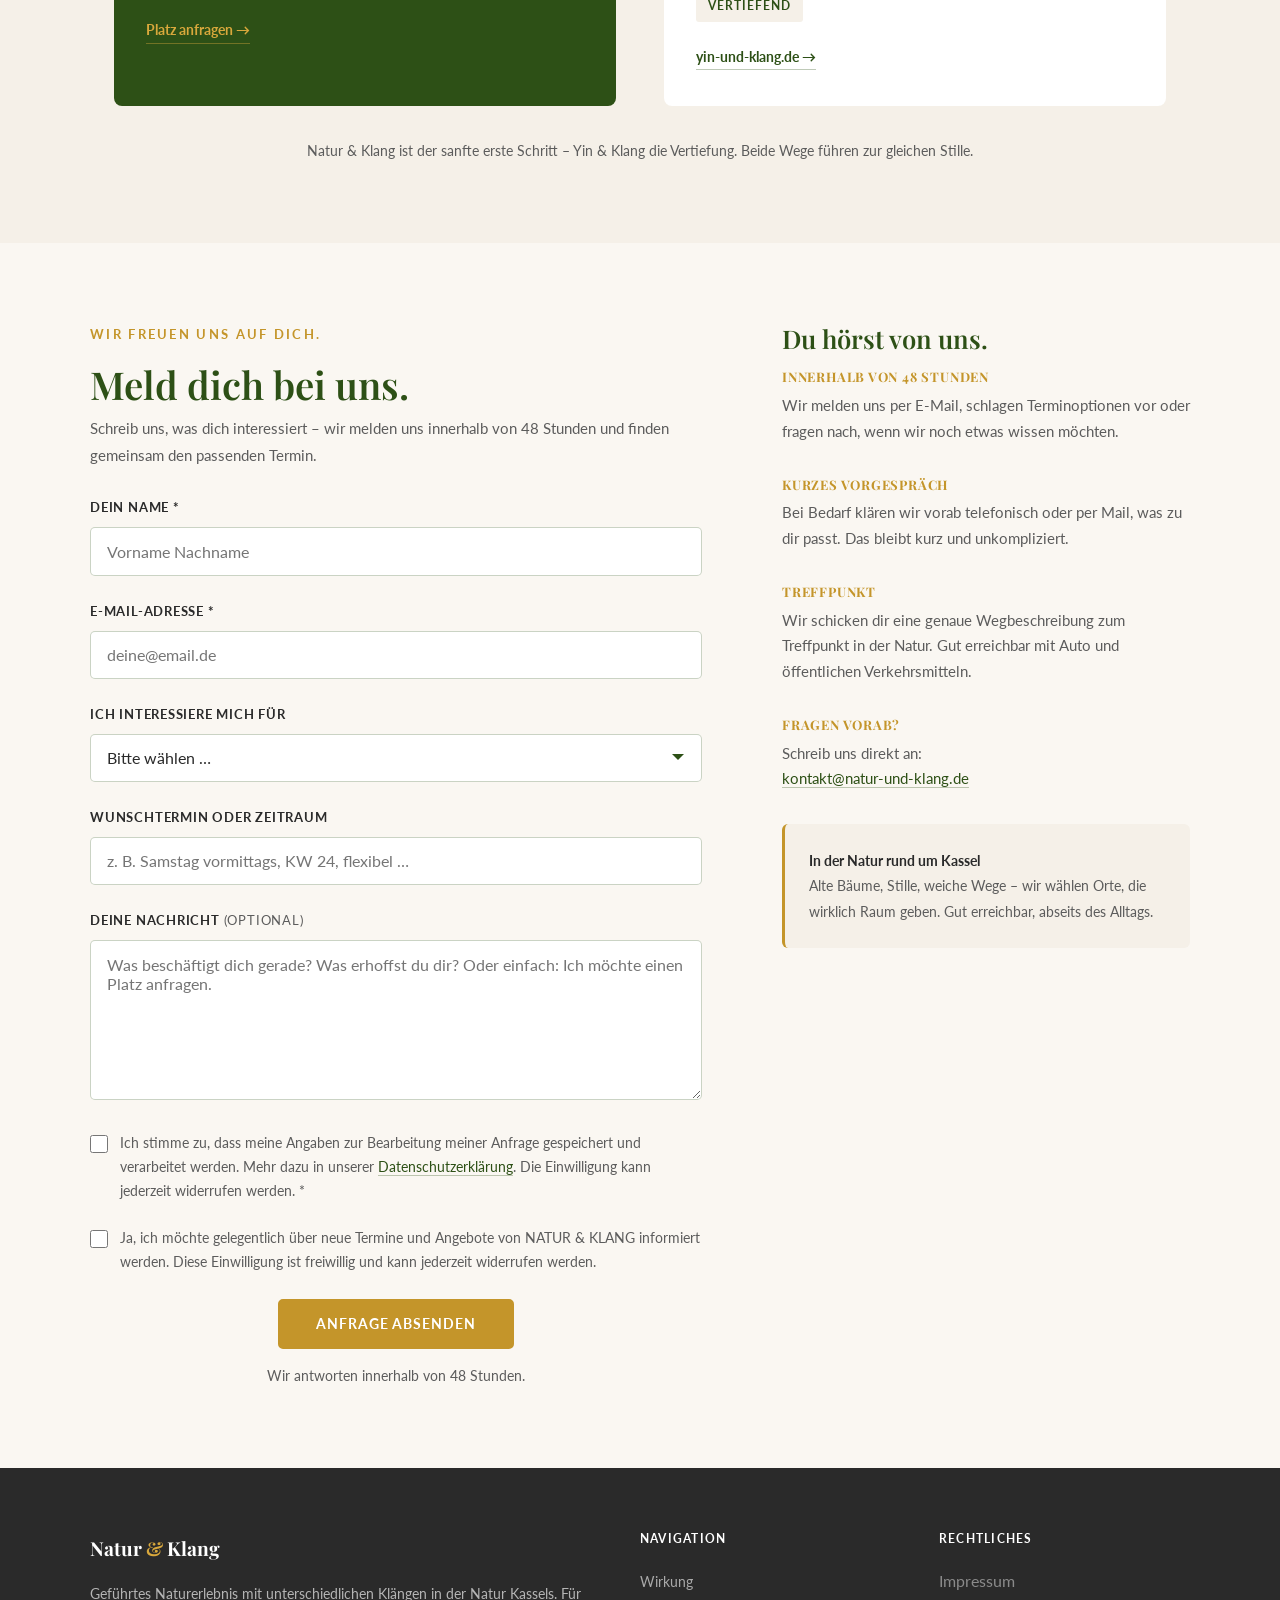
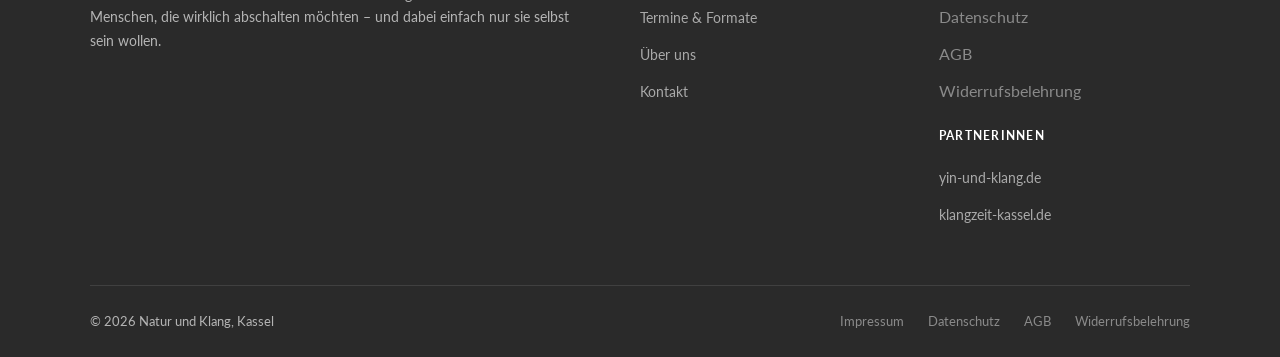
==== commit d27d2ddc: "Update index.html" ====
--- a/index.html
+++ b/index.html
@@ -603,6 +603,8 @@
       <ul>
         <li><button class="btn-link" onclick="openModal('impressum')">Impressum</button></li>
         <li><button class="btn-link" onclick="openModal('datenschutz')">Datenschutz</button></li>
+        <li><button class="btn-link" onclick="openModal('agb')">AGB</button></li>
+        <li><button class="btn-link" onclick="openModal('widerruf')">Widerrufsbelehrung</button></li>
       </ul>
       <h4 style="margin-top:1.5rem;">Partnerinnen</h4>
       <ul>
@@ -616,6 +618,8 @@
     <nav class="footer-legal" aria-label="Rechtliche Links">
       <button class="btn-link" onclick="openModal('impressum')">Impressum</button>
       <button class="btn-link" onclick="openModal('datenschutz')">Datenschutz</button>
+      <button class="btn-link" onclick="openModal('agb')">AGB</button>
+      <button class="btn-link" onclick="openModal('widerruf')">Widerrufsbelehrung</button>
     </nav>
   </div>
 </footer>
@@ -779,6 +783,92 @@
         Telefon: 0561 / 43027276
       </p>
     </div>
+  </div>
+</div>
+
+<!-- ======================================================
+     MODAL: AGB
+     ====================================================== -->
+<div class="modal-overlay" id="modal-agb" role="dialog" aria-modal="true" aria-labelledby="modal-agb-title">
+  <div class="modal-box">
+    <button class="modal-close" onclick="closeModal('agb')" aria-label="AGB schließen">×</button>
+    <h1 id="modal-agb-title">Allgemeine Geschäftsbedingungen</h1>
+    <span class="modal-date">Stand: Juni 2026</span>
+
+    <div class="modal-block">
+      <h2>Geltungsbereich</h2>
+      <p>Diese AGB gelten für alle Naturerlebnis-Formate und Veranstaltungen von Natur &amp; Klang (Nadine Rau u. Mike Trepte GbR), unabhängig davon, ob die Buchung über die Website, per E-Mail oder auf anderem Weg erfolgt.</p>
+    </div>
+
+    <div class="modal-block">
+      <h2>Vertragsabschluss</h2>
+      <p>Die Darstellung der Angebote und Formate stellt kein bindendes Angebot dar. Mit dem Absenden des Kontaktformulars wird lediglich eine Anfrage gestellt. Der Vertrag kommt erst zustande, wenn Natur &amp; Klang die Teilnahme in Textform bestätigt und die Teilnahmegebühr vollständig eingegangen ist.</p>
+    </div>
+
+    <div class="modal-block">
+      <h2>Platzsicherung und Zahlung</h2>
+      <p>Die Teilnahmegebühr ist innerhalb von 5 Tagen nach Rechnungsstellung zu zahlen. Maßgeblich für die Platzsicherung ist der tatsächliche Zahlungseingang. Erfolgt keine fristgerechte Zahlung, kann der Platz ohne weitere Mitteilung anderweitig vergeben werden.</p>
+    </div>
+
+    <div class="modal-block">
+      <h2>Leistungen</h2>
+      <p>Inhalt, Umfang und Termine ergeben sich aus der jeweiligen Angebotsbeschreibung. Änderungen aus wichtigem Grund bleiben vorbehalten.</p>
+    </div>
+
+    <div class="modal-block">
+      <h2>Witterung und Durchführung im Freien</h2>
+      <p>Die Angebote finden grundsätzlich auch bei schlechtem Wetter statt – bitte entsprechend kleiden. Bei extremen Witterungsbedingungen, die eine sichere Durchführung nicht erlauben (z.&nbsp;B. Gewitter, Sturm), behalten wir uns vor, einen Termin kurzfristig abzusagen oder zu verlegen. In diesem Fall werden bereits gezahlte Teilnahmegebühren vollständig erstattet oder auf einen Ausweichtermin übertragen.</p>
+    </div>
+
+    <div class="modal-block">
+      <h2>Stornobedingungen</h2>
+      <p>Stornierungen müssen in Textform erfolgen:</p>
+      <ul>
+        <li><strong>bis 21 Tage vor Beginn:</strong> vollständige Rückerstattung der gezahlten Teilnahmegebühr</li>
+        <li><strong>20 bis 8 Tage vor Beginn:</strong> 50&nbsp;% der Teilnahmegebühr werden einbehalten, 50&nbsp;% werden erstattet</li>
+        <li><strong>ab 7 Tage vor Beginn oder bei Nichterscheinen:</strong> vollständiger Einbehalt der Teilnahmegebühr</li>
+      </ul>
+      <p>Die Stornokosten entfallen, wenn eine Ersatzperson gestellt wird oder der Platz durch Natur &amp; Klang neu besetzt werden kann. Eine einmalige Umbuchung ist bis 7 Tage vor Beginn möglich.</p>
+    </div>
+
+    <div class="modal-block">
+      <h2>Eigenverantwortung</h2>
+      <p>Die Teilnahme erfolgt auf eigene Verantwortung. Die Angebote finden in der Natur statt und setzen eine der Witterung angepasste Ausrüstung sowie körperliche Eignung für leichte Gehstrecken auf flachem Gelände voraus. Die Formate ersetzen keine medizinische oder therapeutische Behandlung. Wer an gesundheitlichen Einschränkungen leidet, die einer Teilnahme entgegenstehen könnten, ist gebeten, dies vorab mit uns zu besprechen.</p>
+    </div>
+
+    <div class="modal-block">
+      <h2>Haftung</h2>
+      <p>Die Haftung ist auf Vorsatz und grobe Fahrlässigkeit beschränkt. Bei einfacher Fahrlässigkeit haften wir nur bei Verletzung wesentlicher Vertragspflichten. Für Schäden, die sich aus der Eigenverantwortung der Teilnehmenden ergeben, übernehmen wir keine Haftung.</p>
+    </div>
+
+    <div class="modal-block">
+      <h2>Datenschutz</h2>
+      <p>Personenbezogene Daten werden ausschließlich zur Vertragsdurchführung genutzt. Weitere Informationen finden sich in unserer <button class="btn-link" onclick="closeModal('agb'); openModal('datenschutz')">Datenschutzerklärung</button>.</p>
+    </div>
+
+    <div class="modal-block">
+      <h2>Schlussbestimmungen</h2>
+      <p>Es gilt deutsches Recht. Vertragssprache ist Deutsch.</p>
+    </div>
+
+  </div>
+</div>
+
+<!-- ======================================================
+     MODAL: WIDERRUFSBELEHRUNG
+     ====================================================== -->
+<div class="modal-overlay" id="modal-widerruf" role="dialog" aria-modal="true" aria-labelledby="modal-widerruf-title">
+  <div class="modal-box">
+    <button class="modal-close" onclick="closeModal('widerruf')" aria-label="Widerrufsbelehrung schließen">×</button>
+    <h1 id="modal-widerruf-title">Widerrufsbelehrung</h1>
+    <span class="modal-date">Stand: Juni 2026</span>
+
+    <div class="modal-block">
+      <p>Verbrauchern steht grundsätzlich ein Widerrufsrecht zu.</p>
+      <p>Kein Widerrufsrecht besteht jedoch bei Verträgen zur Teilnahme an Veranstaltungen mit festem Termin oder festem Zeitraum gemäß <strong>§&nbsp;312g Abs.&nbsp;2 Nr.&nbsp;9 BGB</strong>.</p>
+      <p>Da Natur &amp; Klang ausschließlich Formate mit festem Termin anbietet, besteht für diese Verträge <strong>kein Widerrufsrecht</strong>.</p>
+    </div>
+
   </div>
 </div>
 
